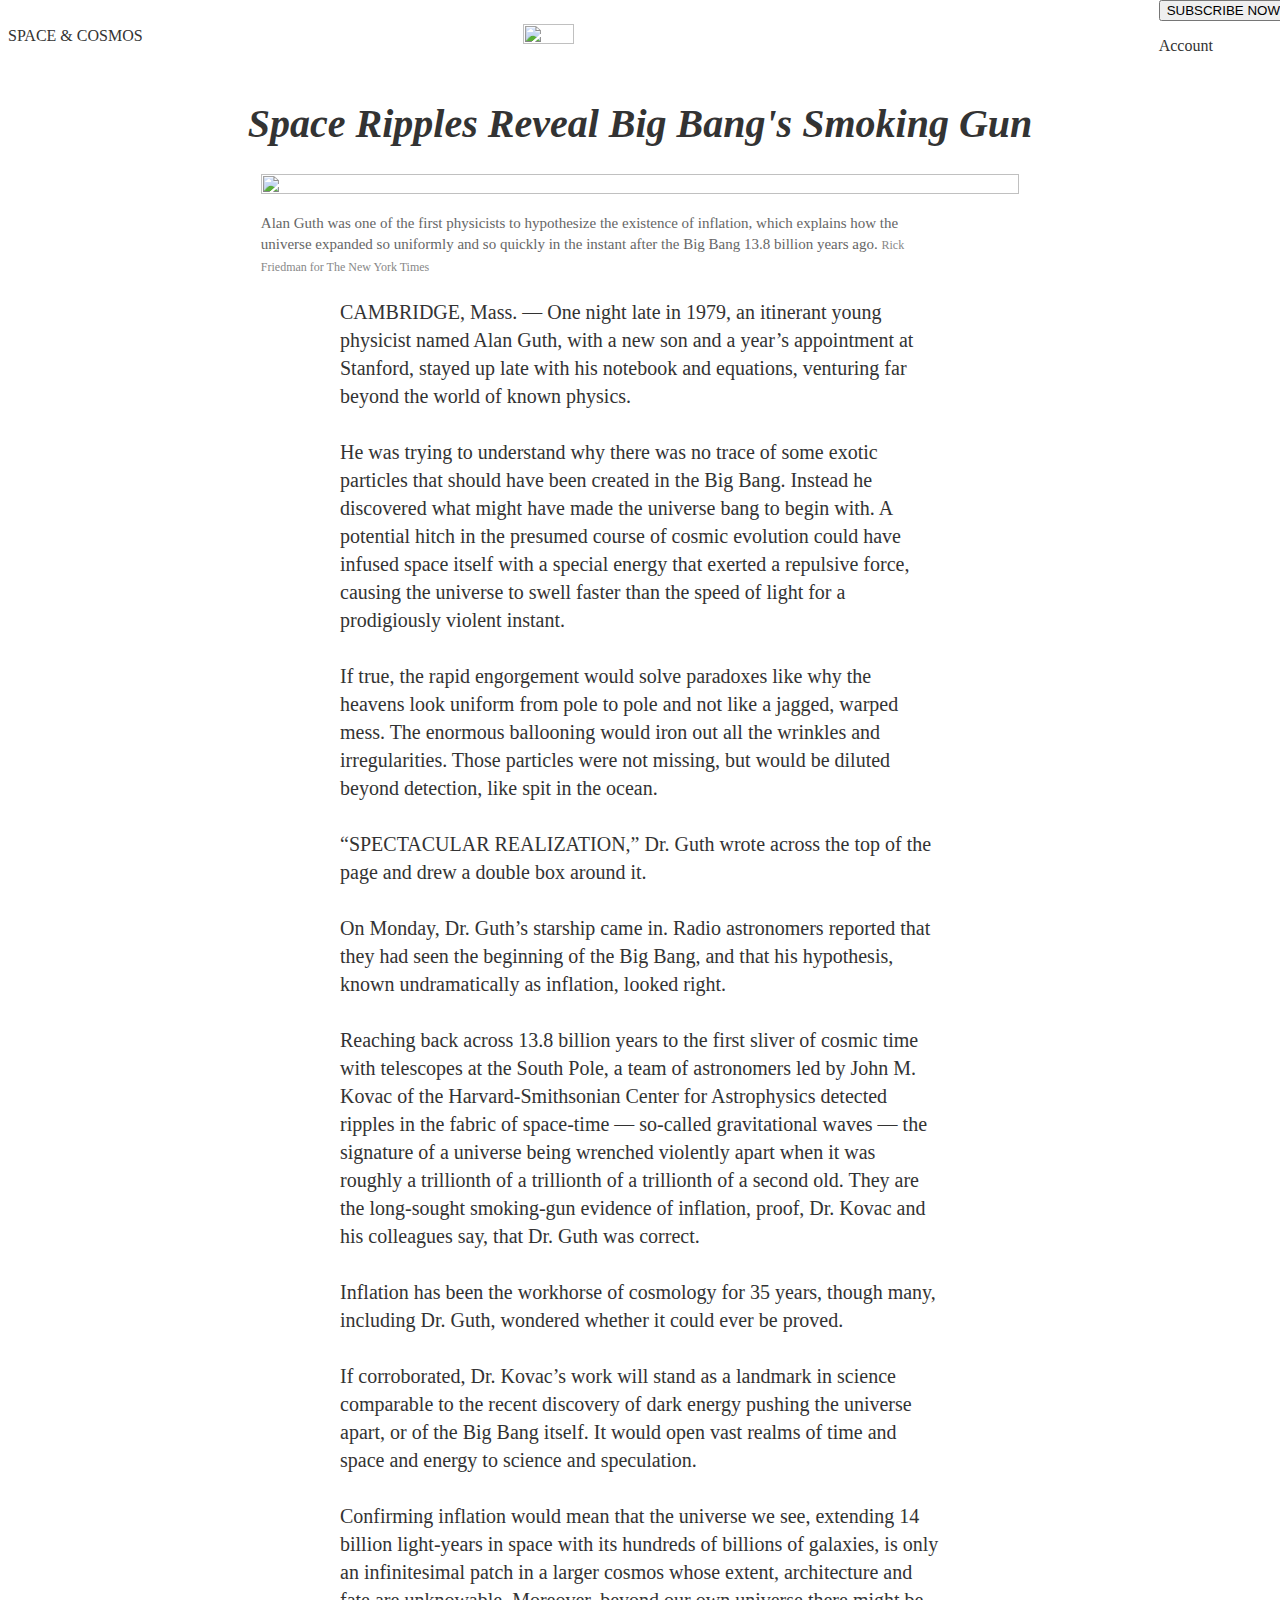
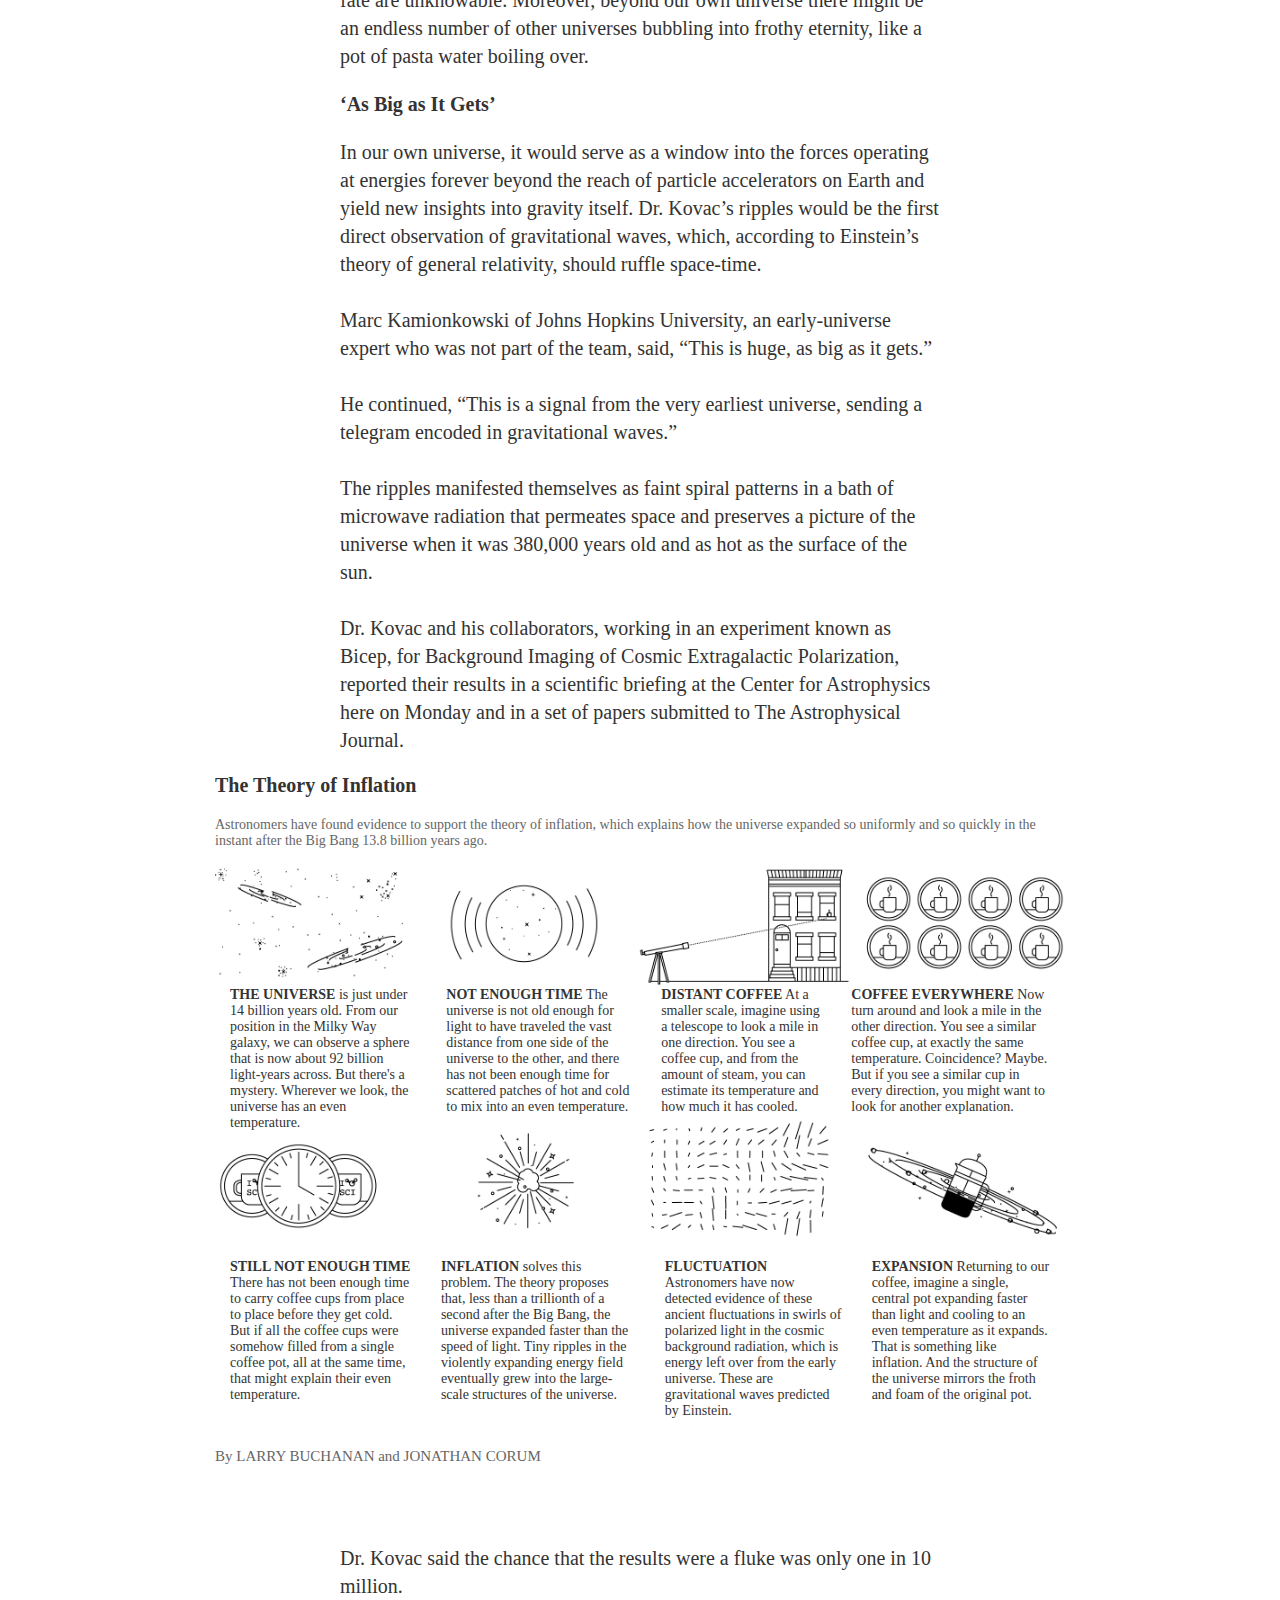
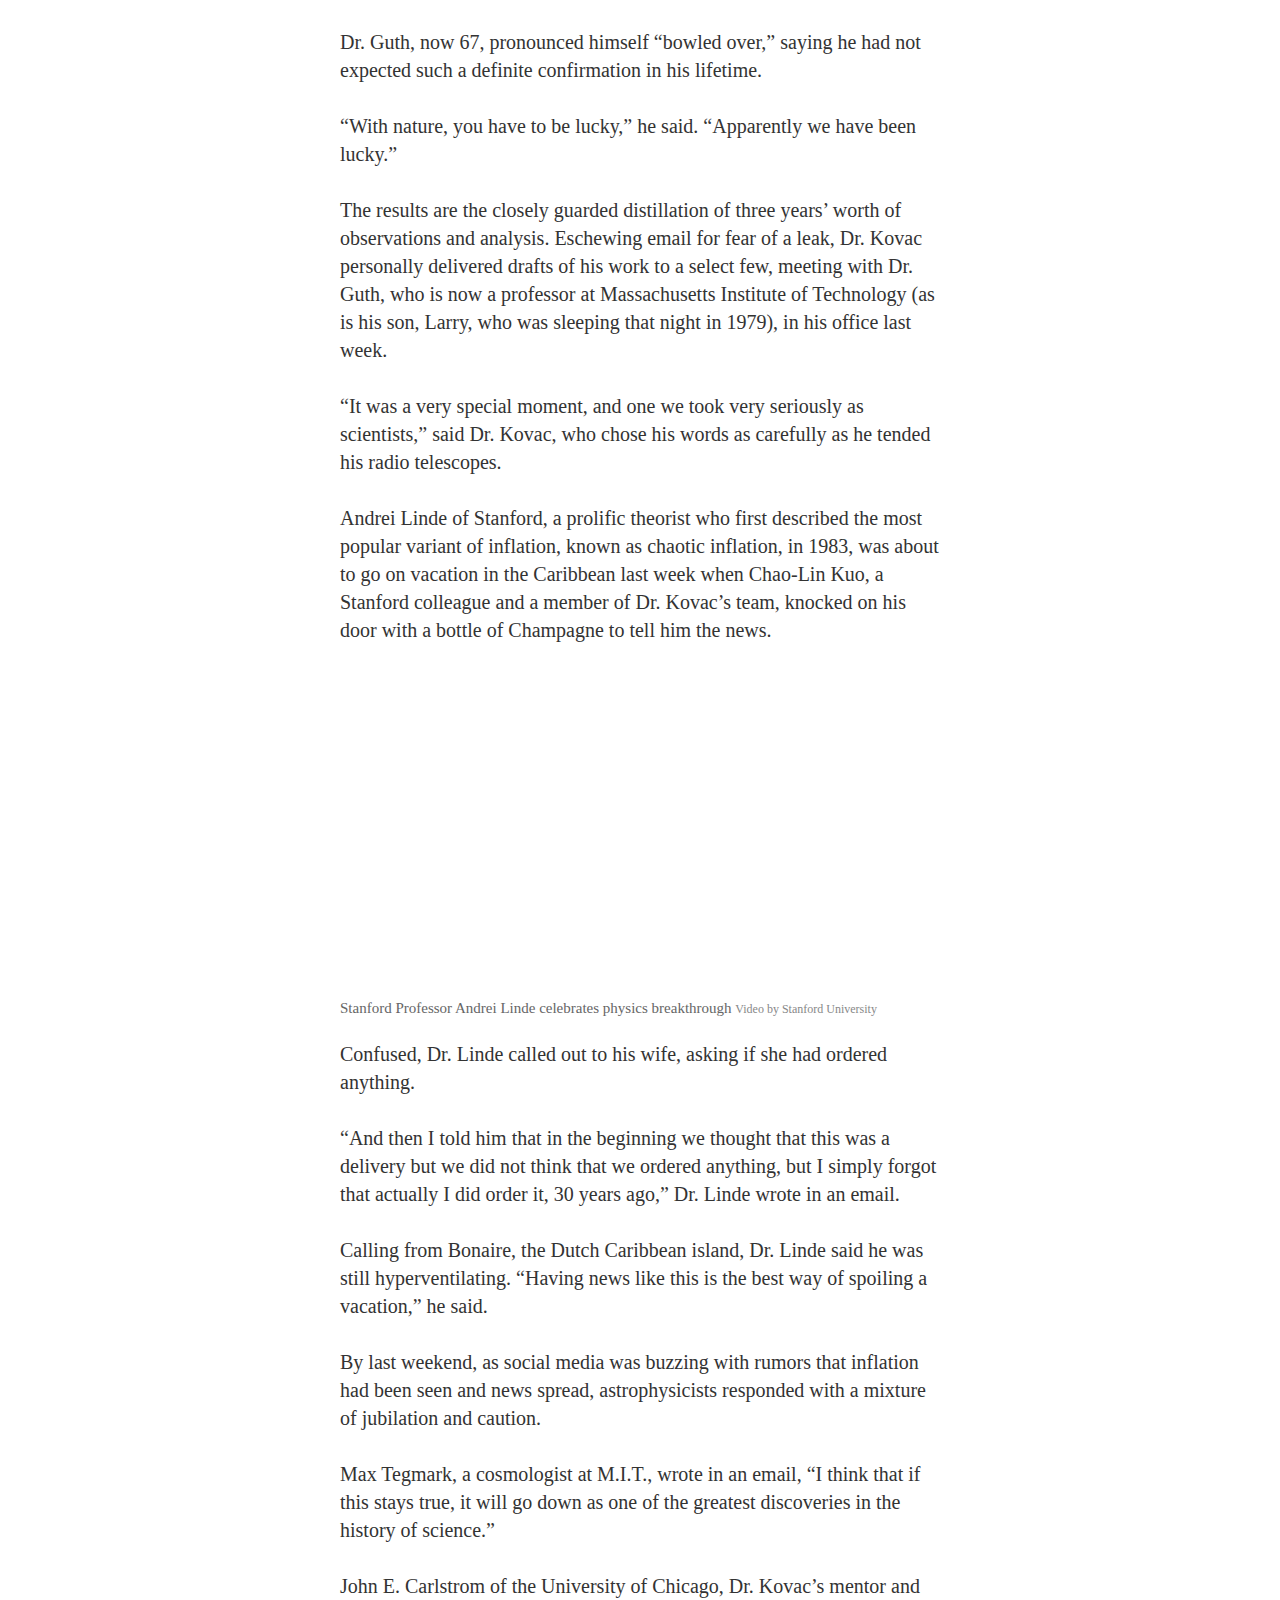
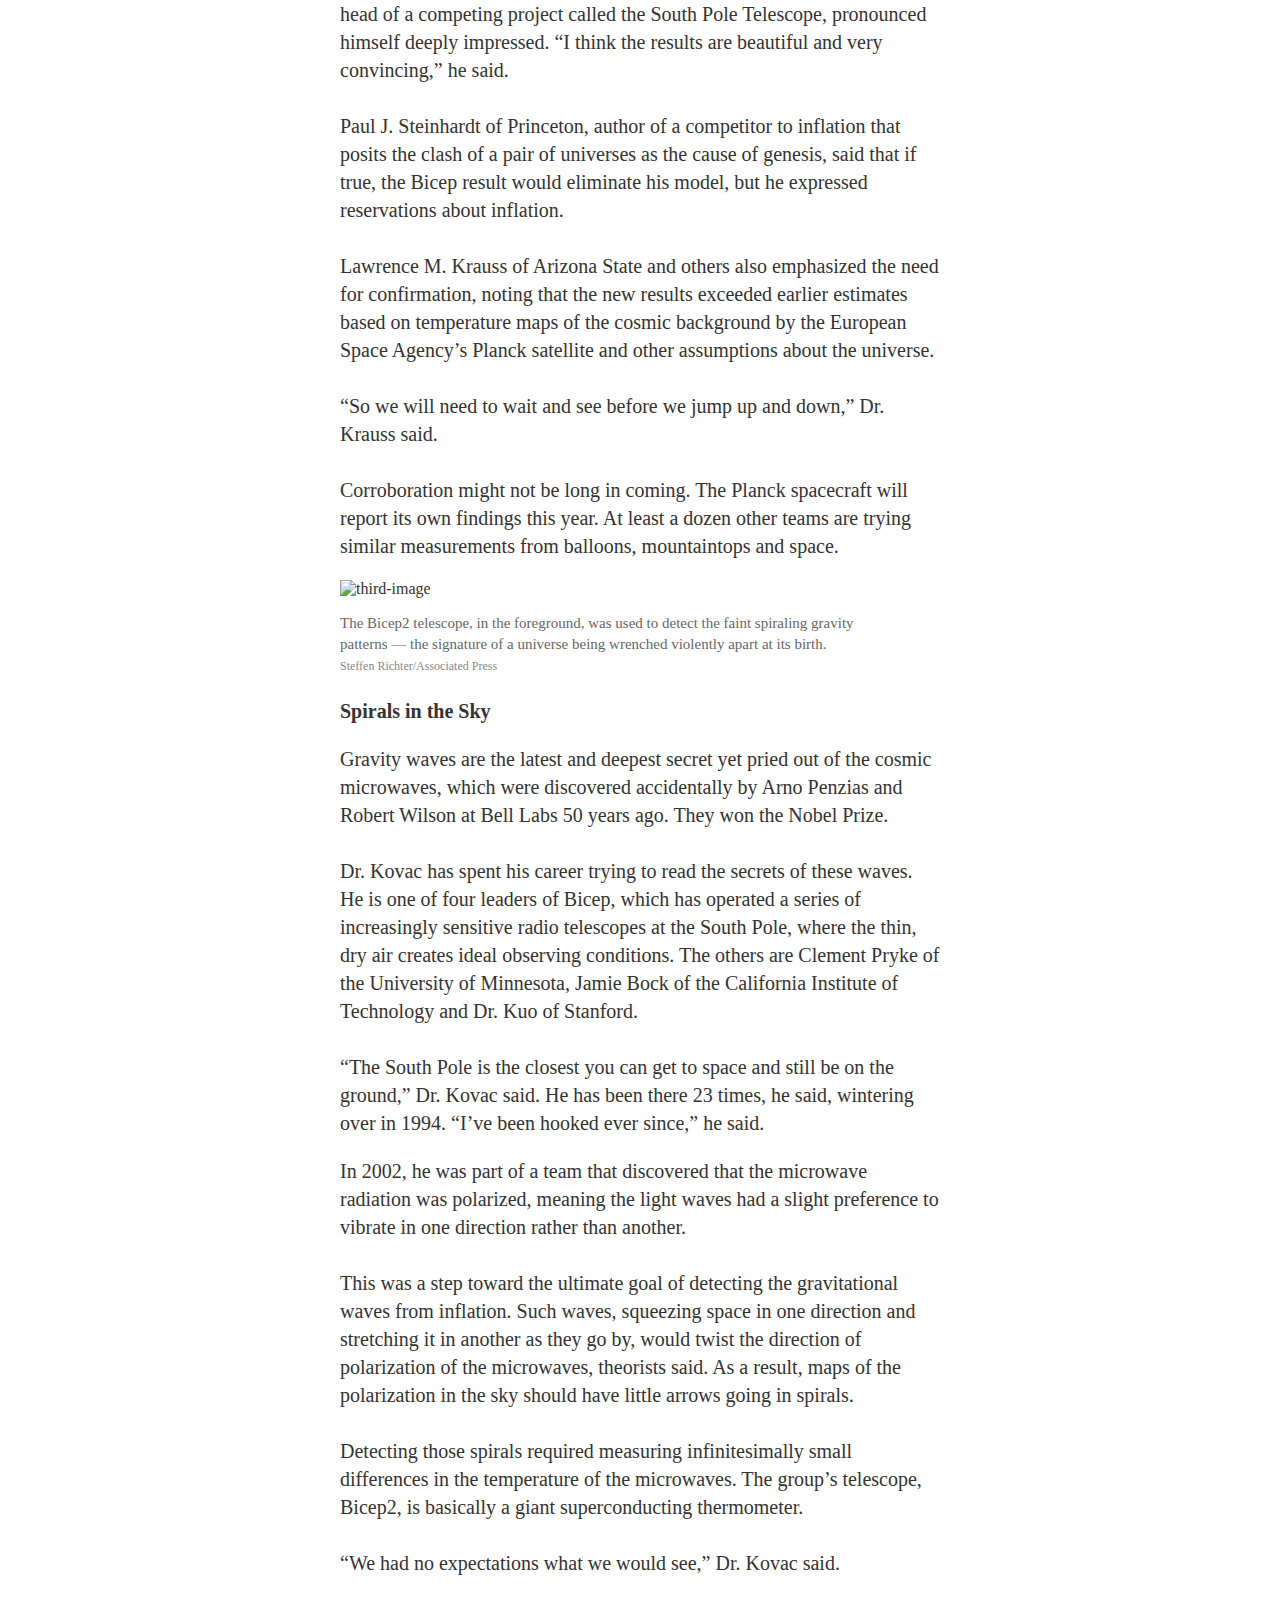
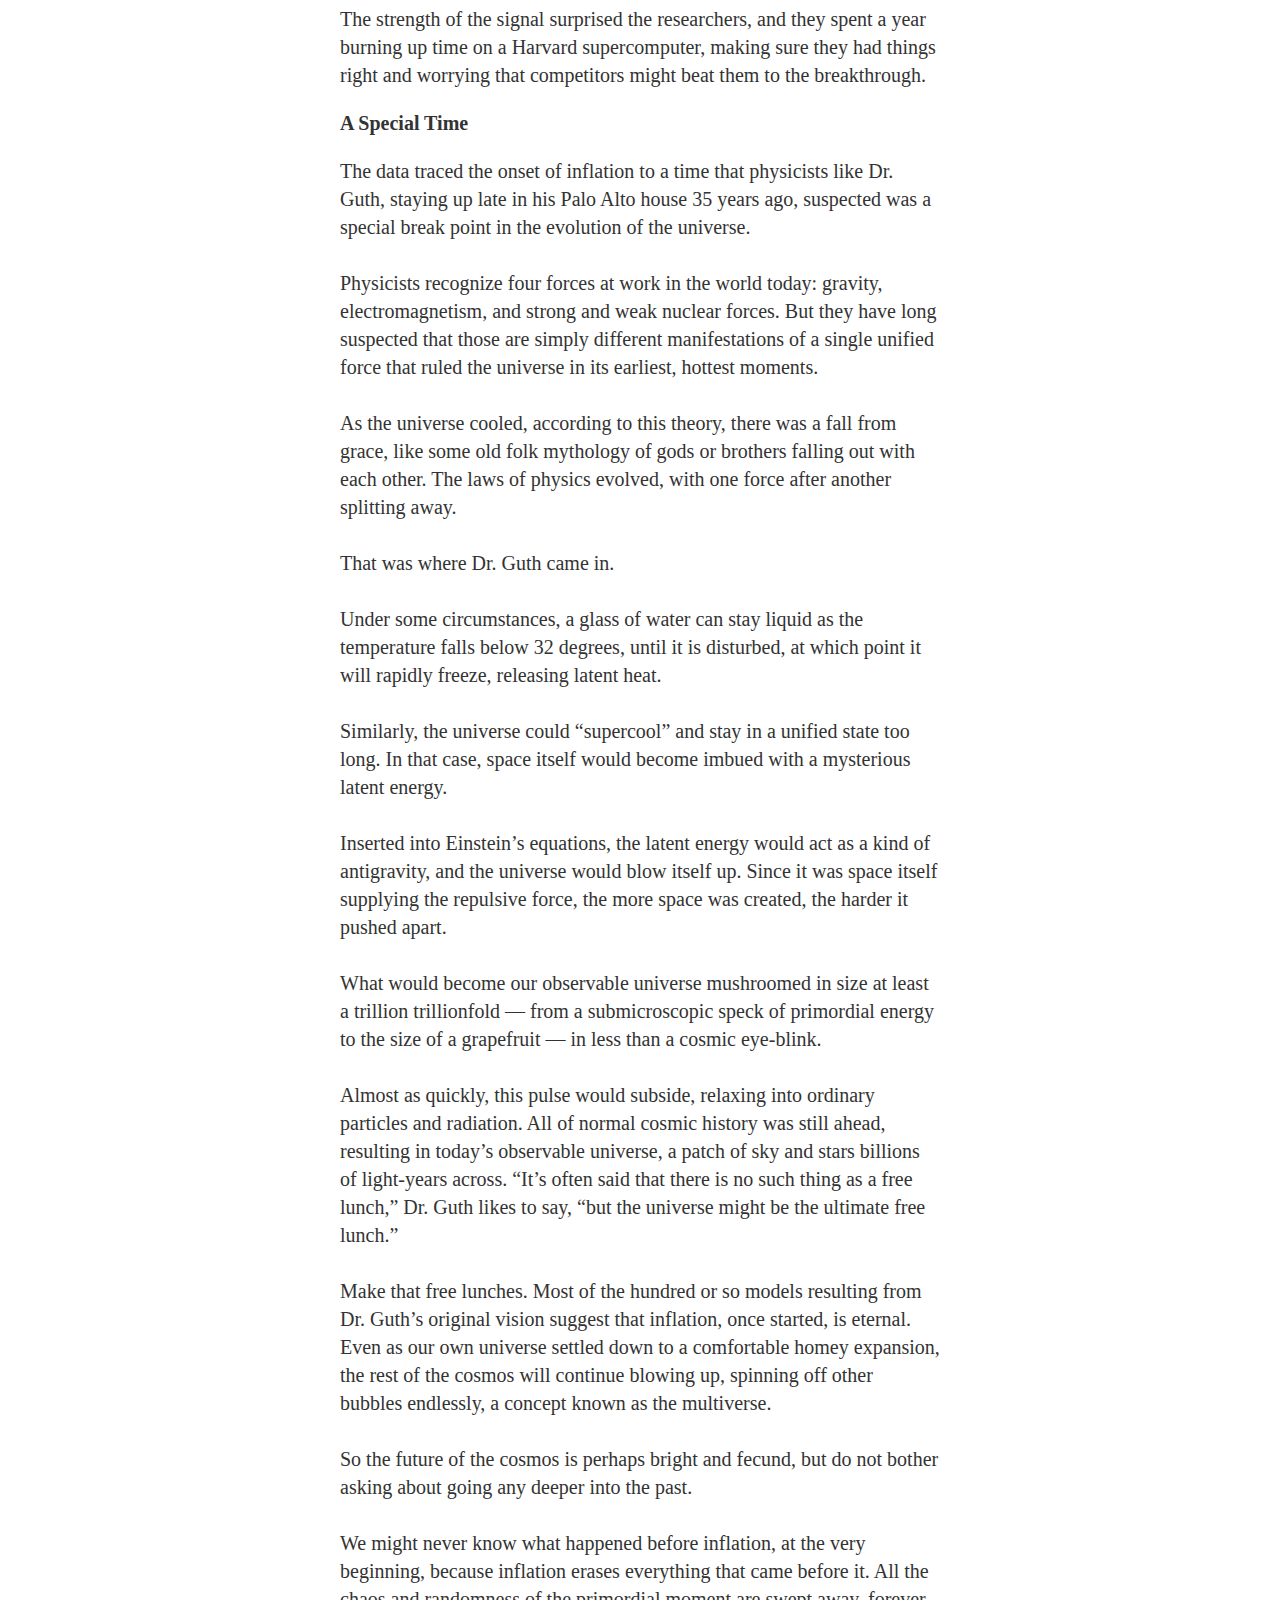
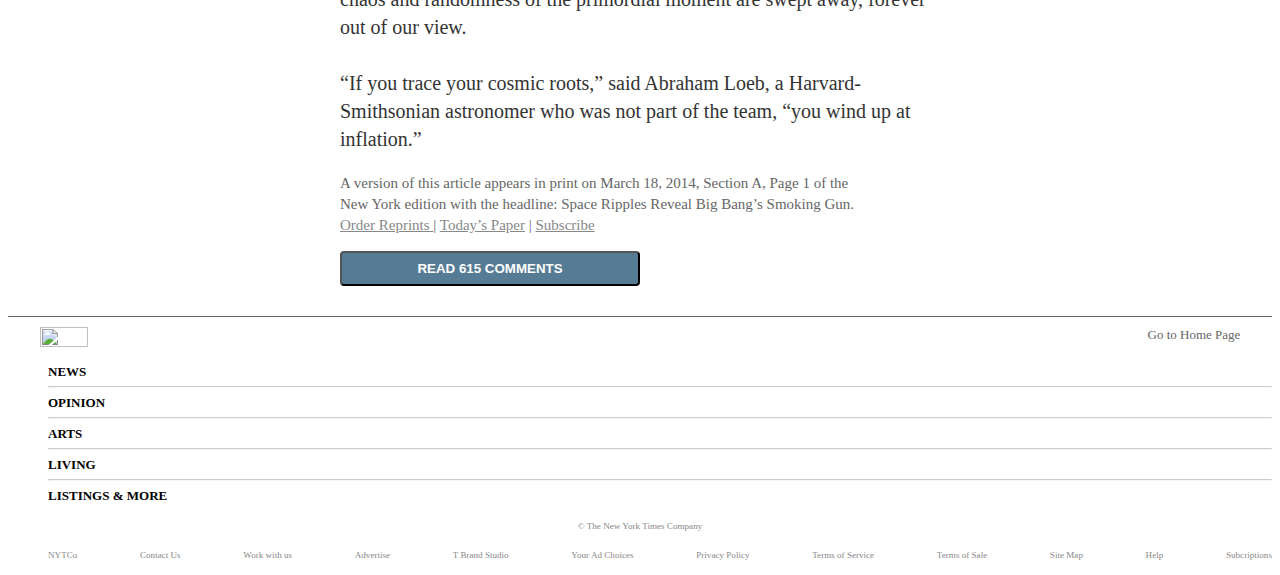
==== index.html @ 7d37ad8f "added comment button" ====
<!DOCTYPE html>
<html lang="en">

<head>
   <meta charset="UTF-8">
   <meta name="viewport" content="width=device-width, initial-scale=1.0">
   <title>Project 1 - New York Times Article</title>
   <link rel="stylesheet" href="style.css">
   <link rel="preconnect" href="https://fonts.gstatic.com">
   <link href="https://g1.nyt.com/fonts/css/web-fonts.5810def60210a2fa7d0848f37e3fa048bb6147b1.css
      rel=" stylesheet">
</head>

<body>

   <header>
      <nav>
         <p>SPACE & COSMOS</p>
         <img src="assets/new-york-times-logo.png" alt="" id="nyt-logo">
         <div id="subscribe-button">
            <button>SUBSCRIBE NOW</button>
            <p>Account</p>
         </div>
      </nav>
      <hgroup>
         <h1>Space Ripples Reveal Big Bang's Smoking Gun</h1>
         <div class="social-buttons"></div>
      </hgroup>
      <section id="main-image">
         <img src="assets/main-image.jpg" alt="">
         <p class="footer-media-text">Alan Guth was one of the first physicists to hypothesize the existence of
            inflation,
            which explains how the
            universe
            expanded so uniformly and so quickly in the instant after the Big Bang 13.8 billion years ago. <span
               class="author">Rick Friedman for The New York Times</span></p>
      </section>
   </header>

   <section>
      <p>
         CAMBRIDGE, Mass. — One night late in 1979, an itinerant young physicist named Alan Guth, with a new son and a
         year’s appointment at Stanford, stayed up late with his notebook and equations, venturing far beyond the world
         of known physics.
         <br>
         <br>
         He was trying to understand why there was no trace of some exotic particles that should have been created in
         the Big Bang. Instead he discovered what might have made the universe bang to begin with. A potential hitch in
         the presumed course of cosmic evolution could have infused space itself with a special energy that exerted a
         repulsive force, causing the universe to swell faster than the speed of light for a prodigiously violent
         instant.
         <br>
         <br>
         If true, the rapid engorgement would solve paradoxes like why the heavens look uniform from pole to pole and
         not like a jagged, warped mess. The enormous ballooning would iron out all the wrinkles and irregularities.
         Those particles were not missing, but would be diluted beyond detection, like spit in the ocean.
         <br>
         <br>
         “SPECTACULAR REALIZATION,” Dr. Guth wrote across the top of the page and drew a double box around it.
         <br>
         <br>
         On Monday, Dr. Guth’s starship came in. Radio astronomers reported that they had seen the beginning of the Big
         Bang, and that his hypothesis, known undramatically as inflation, looked right.
         <br>
         <br>
         Reaching back across 13.8 billion years to the first sliver of cosmic time with telescopes at the South Pole, a
         team of astronomers led by John M. Kovac of the Harvard-Smithsonian Center for Astrophysics detected ripples in
         the fabric of space-time — so-called gravitational waves — the signature of a universe being wrenched violently
         apart when it was roughly a trillionth of a trillionth of a trillionth of a second old. They are the
         long-sought smoking-gun evidence of inflation, proof, Dr. Kovac and his colleagues say, that Dr. Guth was
         correct.
         <br>
         <br>
         Inflation has been the workhorse of cosmology for 35 years, though many, including Dr. Guth, wondered whether
         it could ever be proved.
         <br>
         <br>
         If corroborated, Dr. Kovac’s work will stand as a landmark in science comparable to the recent discovery of
         dark energy pushing the universe apart, or of the Big Bang itself. It would open vast realms of time and space
         and energy to science and speculation.
         <br>
         <br>
         Confirming inflation would mean that the universe we see, extending 14 billion light-years in space with its
         hundreds of billions of galaxies, is only an infinitesimal patch in a larger cosmos whose extent, architecture
         and fate are unknowable. Moreover, beyond our own universe there might be an endless number of other universes
         bubbling into frothy eternity, like a pot of pasta water boiling over.
      </p>

      <p id='subtitle'>‘As Big as It Gets’</p>

      <p>
         In our own universe, it would serve as a window into the forces operating at energies forever beyond the reach
         of particle accelerators on Earth and yield new insights into gravity itself. Dr. Kovac’s ripples would be the
         first direct observation of gravitational waves, which, according to Einstein’s theory of general relativity,
         should ruffle space-time.
         <br>
         <br>
         Marc Kamionkowski of Johns Hopkins University, an early-universe expert who was not part of the team, said,
         “This is huge, as big as it gets.”
         <br>
         <br>
         He continued, “This is a signal from the very earliest universe, sending a telegram encoded in gravitational
         waves.”
         <br>
         <br>
         The ripples manifested themselves as faint spiral patterns in a bath of microwave radiation that permeates
         space and preserves a picture of the universe when it was 380,000 years old and as hot as the surface of the
         sun.
         <br>
         <br>
         Dr. Kovac and his collaborators, working in an experiment known as Bicep, for Background Imaging of Cosmic
         Extragalactic Polarization, reported their results in a scientific briefing at the Center for Astrophysics here
         on Monday and in a set of papers submitted to The Astrophysical Journal.
      </p>
   </section>

   <section id="second-image">
      <!-- <img src="assets/second-image-notext.png" alt="Second Image"> -->
      <div id='first-flex-box'>
         <p id='subtitle-flex'>The Theory of Inflation</p>
         <p id='upper-paragraph-flex'>Astronomers have found evidence to support the theory of inflation, which explains
            how the universe expanded so uniformly and so quickly in the instant after the Big Bang 13.8 billion years
            ago.
         </p>
      </div>
      <div id='image-flex'>
         <div id='second-flex-box'>
            <p class='text-flex'><span class='bold-text-flex'>THE UNIVERSE</span> is just under 14 billion years old.
               From
               our position in the Milky Way
               galaxy, we
               can
               observe a sphere that is now about 92 billion light-years across. But there's a mystery. Wherever we
               look,
               the
               universe has an even temperature.</p>
            <p class='text-flex'><span class='bold-text-flex'>NOT ENOUGH TIME</span> The universe is not old enough for
               light to have traveled the vast
               distance
               from
               one
               side of the universe to the other, and there has not been enough time for scattered patches of hot and
               cold
               to
               mix into an even temperature.</p>
            <p class='text-flex'><span class='bold-text-flex'>DISTANT COFFEE</span> At a smaller scale, imagine using a
               telescope to look a mile in one
               direction.
               You
               see a coffee cup, and from the amount of steam, you can estimate its temperature and how much it has
               cooled.
            </p>
            <p class='text-flex'><span class='bold-text-flex'>COFFEE EVERYWHERE</span> Now turn around and look a mile
               in
               the other direction. You see a
               similar
               coffee cup, at exactly the same temperature. Coincidence? Maybe. But if you see a similar cup in every
               direction,
               you might want to look for another explanation.</p>
         </div>
         <div id='third-flex-box'>
            <p class='text-flex'><span class='bold-text-flex'>STILL NOT ENOUGH TIME</span> There has not been enough
               time
               to carry coffee cups from place to
               place
               before
               they get cold. But if all the coffee cups were somehow filled from a single coffee pot, all at the same
               time,
               that might explain their even temperature.</p>
            <p class='text-flex'><span class='bold-text-flex'>INFLATION</span> solves this problem. The theory proposes
               that, less than a trillionth of a
               second
               after
               the Big Bang, the universe expanded faster than the speed of light. Tiny ripples in the violently
               expanding
               energy field eventually grew into the large-scale structures of the universe.</p>
            <p class='text-flex'><span class='bold-text-flex'>FLUCTUATION</span> Astronomers have now detected evidence
               of
               these ancient fluctuations in
               swirls of
               polarized light in the cosmic background radiation, which is energy left over from the early universe.
               These
               are gravitational waves predicted by Einstein.</p>
            <p class='text-flex'><span class='bold-text-flex'>EXPANSION</span> Returning to our coffee, imagine a
               single,
               central pot expanding faster than
               light
               and
               cooling to an even temperature as it expands. That is something like inflation. And the structure of the
               universe mirrors the froth and foam of the original pot.</p>
         </div>
         <div id='fourth-flex-box'>
            <p class='footer-media-text'>By LARRY BUCHANAN and JONATHAN CORUM</p>
         </div>
      </div>
   </section>

   <section>
      <p>
         Dr. Kovac said the chance that the results were a fluke was only one in 10 million.
         <br>
         <br>
         Dr. Guth, now 67, pronounced himself “bowled over,” saying he had not expected such a definite confirmation in
         his lifetime.
         <br>
         <br>
         “With nature, you have to be lucky,” he said. “Apparently we have been lucky.”
         <br>
         <br>
         The results are the closely guarded distillation of three years’ worth of observations and analysis. Eschewing
         email for fear of a leak, Dr. Kovac personally delivered drafts of his work to a select few, meeting with Dr.
         Guth, who is now a professor at Massachusetts Institute of Technology (as is his son, Larry, who was sleeping
         that night in 1979), in his office last week.
         <br>
         <br>
         “It was a very special moment, and one we took very seriously as scientists,” said Dr. Kovac, who chose his
         words as carefully as he tended his radio telescopes.
         <br>
         <br>
         Andrei Linde of Stanford, a prolific theorist who first described the most popular variant of inflation, known
         as chaotic inflation, in 1983, was about to go on vacation in the Caribbean last week when Chao-Lin Kuo, a
         Stanford colleague and a member of Dr. Kovac’s team, knocked on his door with a bottle of Champagne to tell him
         the news.
      </p>
   </section>

   <section id="page-video">
      <iframe width="560" height="315" src="https://www.youtube.com/embed/ZlfIVEy_YOA" frameborder="0"
         allow="accelerometer; autoplay; clipboard-write; encrypted-media; gyroscope; picture-in-picture"
         allowfullscreen></iframe>
      <p class='footer-media-text'>Stanford Professor Andrei Linde celebrates physics breakthrough <span
            class="author">Video by Stanford University</span></p>
   </section>

   <section>
      <p>
         Confused, Dr. Linde called out to his wife, asking if she had ordered anything.
         <br>
         <br>
         “And then I told him that in the beginning we thought that this was a delivery but we did not think that we
         ordered anything, but I simply forgot that actually I did order it, 30 years ago,” Dr. Linde wrote in an email.
         <br>
         <br>
         Calling from Bonaire, the Dutch Caribbean island, Dr. Linde said he was still hyperventilating. “Having news
         like this is the best way of spoiling a vacation,” he said.
         <br>
         <br>
         By last weekend, as social media was buzzing with rumors that inflation had been seen and news spread,
         astrophysicists responded with a mixture of jubilation and caution.
         <br>
         <br>
         Max Tegmark, a cosmologist at M.I.T., wrote in an email, “I think that if this stays true, it will go down as
         one of the greatest discoveries in the history of science.”
         <br>
         <br>
         John E. Carlstrom of the University of Chicago, Dr. Kovac’s mentor and head of a competing project called the
         South Pole Telescope, pronounced himself deeply impressed. “I think the results are beautiful and very
         convincing,” he said.
         <br>
         <br>
         Paul J. Steinhardt of Princeton, author of a competitor to inflation that posits the clash of a pair of
         universes as the cause of genesis, said that if true, the Bicep result would eliminate his model, but he
         expressed reservations about inflation.
         <br>
         <br>
         Lawrence M. Krauss of Arizona State and others also emphasized the need for confirmation, noting that the new
         results exceeded earlier estimates based on temperature maps of the cosmic background by the European Space
         Agency’s Planck satellite and other assumptions about the universe.
         <br>
         <br>
         “So we will need to wait and see before we jump up and down,” Dr. Krauss said.
         <br>
         <br>
         Corroboration might not be long in coming. The Planck spacecraft will report its own findings this year. At
         least a dozen other teams are trying similar measurements from balloons, mountaintops and space.
      </p>
   </section>

   <section id="third-image">
      <img src="assets/third-image.jpg" alt="third-image">
      <p class='footer-media-text'>The Bicep2 telescope, in the foreground, was used to detect the faint spiraling
         gravity
         patterns — the signature of a universe being wrenched violently apart at its birth. <br><span
            class="author">Steffen Richter/Associated Press</span></p>
   </section>

   <section>
      <p id="subtitle">Spirals in the Sky</p>
      <p>
         Gravity waves are the latest and deepest secret yet pried out of the cosmic microwaves, which were discovered
         accidentally by Arno Penzias and Robert Wilson at Bell Labs 50 years ago. They won the Nobel Prize.
         <br>
         <br>
         Dr. Kovac has spent his career trying to read the secrets of these waves. He is one of four leaders of Bicep,
         which has operated a series of increasingly sensitive radio telescopes at the South Pole, where the thin, dry
         air creates ideal observing conditions. The others are Clement Pryke of the University of Minnesota, Jamie Bock
         of the California Institute of Technology and Dr. Kuo of Stanford.
         <br>
         <br>
         “The South Pole is the closest you can get to space and still be on the ground,” Dr. Kovac said. He has been
         there 23 times, he said, wintering over in 1994. “I’ve been hooked ever since,” he said.
      </p>
      <p>
         In 2002, he was part of a team that discovered that the microwave radiation was polarized, meaning the light
         waves had a slight preference to vibrate in one direction rather than another.
         <br>
         <br>
         This was a step toward the ultimate goal of detecting the gravitational waves from inflation. Such waves,
         squeezing space in one direction and stretching it in another as they go by, would twist the direction of
         polarization of the microwaves, theorists said. As a result, maps of the polarization in the sky should have
         little arrows going in spirals.
         <br>
         <br>
         Detecting those spirals required measuring infinitesimally small differences in the temperature of the
         microwaves. The group’s telescope, Bicep2, is basically a giant superconducting thermometer.
         <br>
         <br>
         “We had no expectations what we would see,” Dr. Kovac said.
         <br>
         <br>
         The strength of the signal surprised the researchers, and they spent a year burning up time on a Harvard
         supercomputer, making sure they had things right and worrying that competitors might beat them to the
         breakthrough.
      </p>

      <p id="subtitle">A Special Time</p>

      <p>
         The data traced the onset of inflation to a time that physicists like Dr. Guth, staying up late in his Palo
         Alto house 35 years ago, suspected was a special break point in the evolution of the universe.
         <br>
         <br>
         Physicists recognize four forces at work in the world today: gravity, electromagnetism, and strong and weak
         nuclear forces. But they have long suspected that those are simply different manifestations of a single unified
         force that ruled the universe in its earliest, hottest moments.
         <br>
         <br>
         As the universe cooled, according to this theory, there was a fall from grace, like some old folk mythology of
         gods or brothers falling out with each other. The laws of physics evolved, with one force after another
         splitting away.
         <br>
         <br>
         That was where Dr. Guth came in.
         <br>
         <br>
         Under some circumstances, a glass of water can stay liquid as the temperature falls below 32 degrees, until it
         is disturbed, at which point it will rapidly freeze, releasing latent heat.
         <br>
         <br>
         Similarly, the universe could “supercool” and stay in a unified state too long. In that case, space itself
         would become imbued with a mysterious latent energy.
         <br>
         <br>
         Inserted into Einstein’s equations, the latent energy would act as a kind of antigravity, and the universe
         would blow itself up. Since it was space itself supplying the repulsive force, the more space was created, the
         harder it pushed apart.
         <br>
         <br>
         What would become our observable universe mushroomed in size at least a trillion trillionfold — from a
         submicroscopic speck of primordial energy to the size of a grapefruit — in less than a cosmic eye-blink.
         <br>
         <br>
         Almost as quickly, this pulse would subside, relaxing into ordinary particles and radiation. All of normal
         cosmic history was still ahead, resulting in today’s observable universe, a patch of sky and stars billions of
         light-years across. “It’s often said that there is no such thing as a free lunch,” Dr. Guth likes to say, “but
         the universe might be the ultimate free lunch.”
         <br>
         <br>
         Make that free lunches. Most of the hundred or so models resulting from Dr. Guth’s original vision suggest that
         inflation, once started, is eternal. Even as our own universe settled down to a comfortable homey expansion,
         the rest of the cosmos will continue blowing up, spinning off other bubbles endlessly, a concept known as the
         multiverse.
         <br>
         <br>
         So the future of the cosmos is perhaps bright and fecund, but do not bother asking about going any deeper into
         the past.
         <br>
         <br>
         We might never know what happened before inflation, at the very beginning, because inflation erases everything
         that came before it. All the chaos and randomness of the primordial moment are swept away, forever out of our
         view.
         <br>
         <br>
         “If you trace your cosmic roots,” said Abraham Loeb, a Harvard-Smithsonian astronomer who was not part of the
         team, “you wind up at inflation.”
      </p>
   </section>
   <section>
      <p class="footer-media-text">
         A version of this article appears in print on March 18, 2014, Section A, Page 1 of the New York edition with
         the headline: Space Ripples Reveal Big Bang’s Smoking Gun. <a class="textlink" href="#"> Order Reprints </a> |
         <a class="textlink" href="#">Today’s Paper</a> | <a class="textlink" href="#">Subscribe</a>
      </p>
   </section>

   <section>
      <button type="button" id="commentbutton" aria-label="615 comments. Click to read and post comments.">READ 615
         COMMENTS</button>
   </section>

   <footer>
      <div id="nyt-logo-container">
         <img src="assets/new-york-times-logo.png" alt="" id="nyt-logo">
         <a href="#">Go to Home Page</a>
      </div>
      <ul id="main-footer-links">
         <li><a class="footer-link" href="#">NEWS</a></li>
         <hr>
         <li><a class="footer-link" href="#">OPINION</a></li>
         <hr>
         <li><a class="footer-link" href="#">ARTS</a></li>
         <hr>
         <li><a class="footer-link" href="#">LIVING</a></li>
         <hr>
         <li><a class="footer-link" href="#">LISTINGS & MORE</a></li>
      </ul>
      <p id="copyright-text"><a href="#">&copy The New York Times Company</a></p>
      <ul id="bottom-links">
         <li><a href="#" class="bottom-link">NYTCo</a></li>
         <li><a href="#" class="bottom-link">Contact Us</a></li>
         <li><a href="#" class="bottom-link">Work with us</a></li>
         <li><a href="#" class="bottom-link">Advertise</a></li>
         <li><a href="#" class="bottom-link">T Brand Studio</a></li>
         <li><a href="#" class="bottom-link">Your Ad Choices</a></li>
         <li><a href="#" class="bottom-link">Privacy Policy</a></li>
         <li><a href="#" class="bottom-link">Terms of Service</a></li>
         <li><a href="#" class="bottom-link">Terms of Sale</a></li>
         <li><a href="#" class="bottom-link">Site Map</a></li>
         <li><a href="#" class="bottom-link">Help</a></li>
         <li><a href="#" class="bottom-link">Subcriptions</a></li>
      </ul>
   </footer>

</body>

</html>
---- style.css ----
/* * {
    margin: 0;
    padding: 0;
    box-sizing: border-box;
} */

/* * {
    border: 1px solid black;
} */

body {
    color: #333;
    font-family: 'nyt-imperial';
}

header {
    margin-top: 100px;
}

header > hgroup > h1 {
    font-family: 'nyt-cheltenham';
    font-style:italic;
    font-weight: bold;
    font-size: 40px;
}

nav {
    display: flex;
    position: fixed;
    top:0;
    clear: bottom;
    justify-content: space-between;
    align-items: center;
    background-color: rgb(255, 255, 255);
    width: 100%;
}

nav > img {
    width: 40%;
}

#main-image {
    width: 100%;
    height: auto;
}

@media all and (max-width: 699px) and (min-width: 520px), (min-width: 1151px) {
    #main-image {
        width: 60%;
        height: auto;
    }
  }

.footer-media-text {
    font-weight: 10;
    width: 90%;
    font-size: 15px;
    color: #666;
}

.author {
    font-weight: 80;
    font-size: 12px;
    color: #888;
}

h1 {
    text-align: center;
}

section {
    text-align: left;
    width: 600px;
    margin: auto;
    font-family: 'nyt-imperial';
}

section > p {
    font-size: 20px;
    line-height: 1.4em;
}

#subtitle {
    font-weight: bold;
    text-align: left;
}

img {
    width: 100%;
    height: 100%;
}

.textlink {
    color: #888
}

footer {
    /* width: 100%; */
    border-top: 1px solid #666;
    padding-top: 10px;
    font-family: 'nyt-franklin';
    font-size: 13px;
}

hr {
    opacity: 50%;
}

footer > div > a {
    text-decoration: none;
}

#nyt-logo-container {
    display: flex;
    justify-content: space-between;
    width: 95%;
    margin: auto;
}

#nyt-logo-container > a {
    color: #666;
}

#nyt-logo {
    width: 20%;
}

#main-footer-links, #bottom-links {
    list-style-type: none;
}


#bottom-links {
    display: flex;
    justify-content: space-between;
}

.bottom-link {
    color: #888;
}

.footer-link, #copyright-text > a, .bottom-link {
    text-decoration: none;
    font-size: 70%;
}

.footer-link {
    color: black;
    font-size: 100%;
    font-weight: bold;
}

#copyright-text {
    text-align: center;
}

#copyright-text > a {
    color: #888;
}

#second-image {
    width: 850px;
    height: 650px;
    padding-bottom: 100px;
}

#image-flex {
    width: 100%;
    height: 100%;
    background: url("assets/second-image-notext.png");
    background-size:contain;
    background-position: top;
    background-repeat: no-repeat;
}

#first-flex-box {
    display:block;
}

#subtitle-flex {
    align-self:flex-start;
    font-size:20px;
    font-weight: bold;
}

#upper-paragraph-flex {
    order:2;
    font-size:14px;
    font-weight: 100;
    color: #666;
}

#second-flex-box {
    padding-top: 110px;
    display:flex;
    font-size:14px;
}

#third-flex-box {
    padding-top:100px;
    display:flex;
    font-size:14px;
}

#fourth-flex-box {
    display:flex;
}

.text-flex {
    font-family:'nyt-franklin';
    font-weight: 200;
    font-style: normal;
    margin-left:15px;
    margin-right:15px;
    font-size:14px;

}

.bold-text-flex {
    font-weight: bold;
}

#commentbutton {
    color: white;
    width: 300px;
    height: 35px;
    font-weight:bold;
    background-color: #567B95;
    border-radius: 4px;
    margin-bottom: 30px;
}
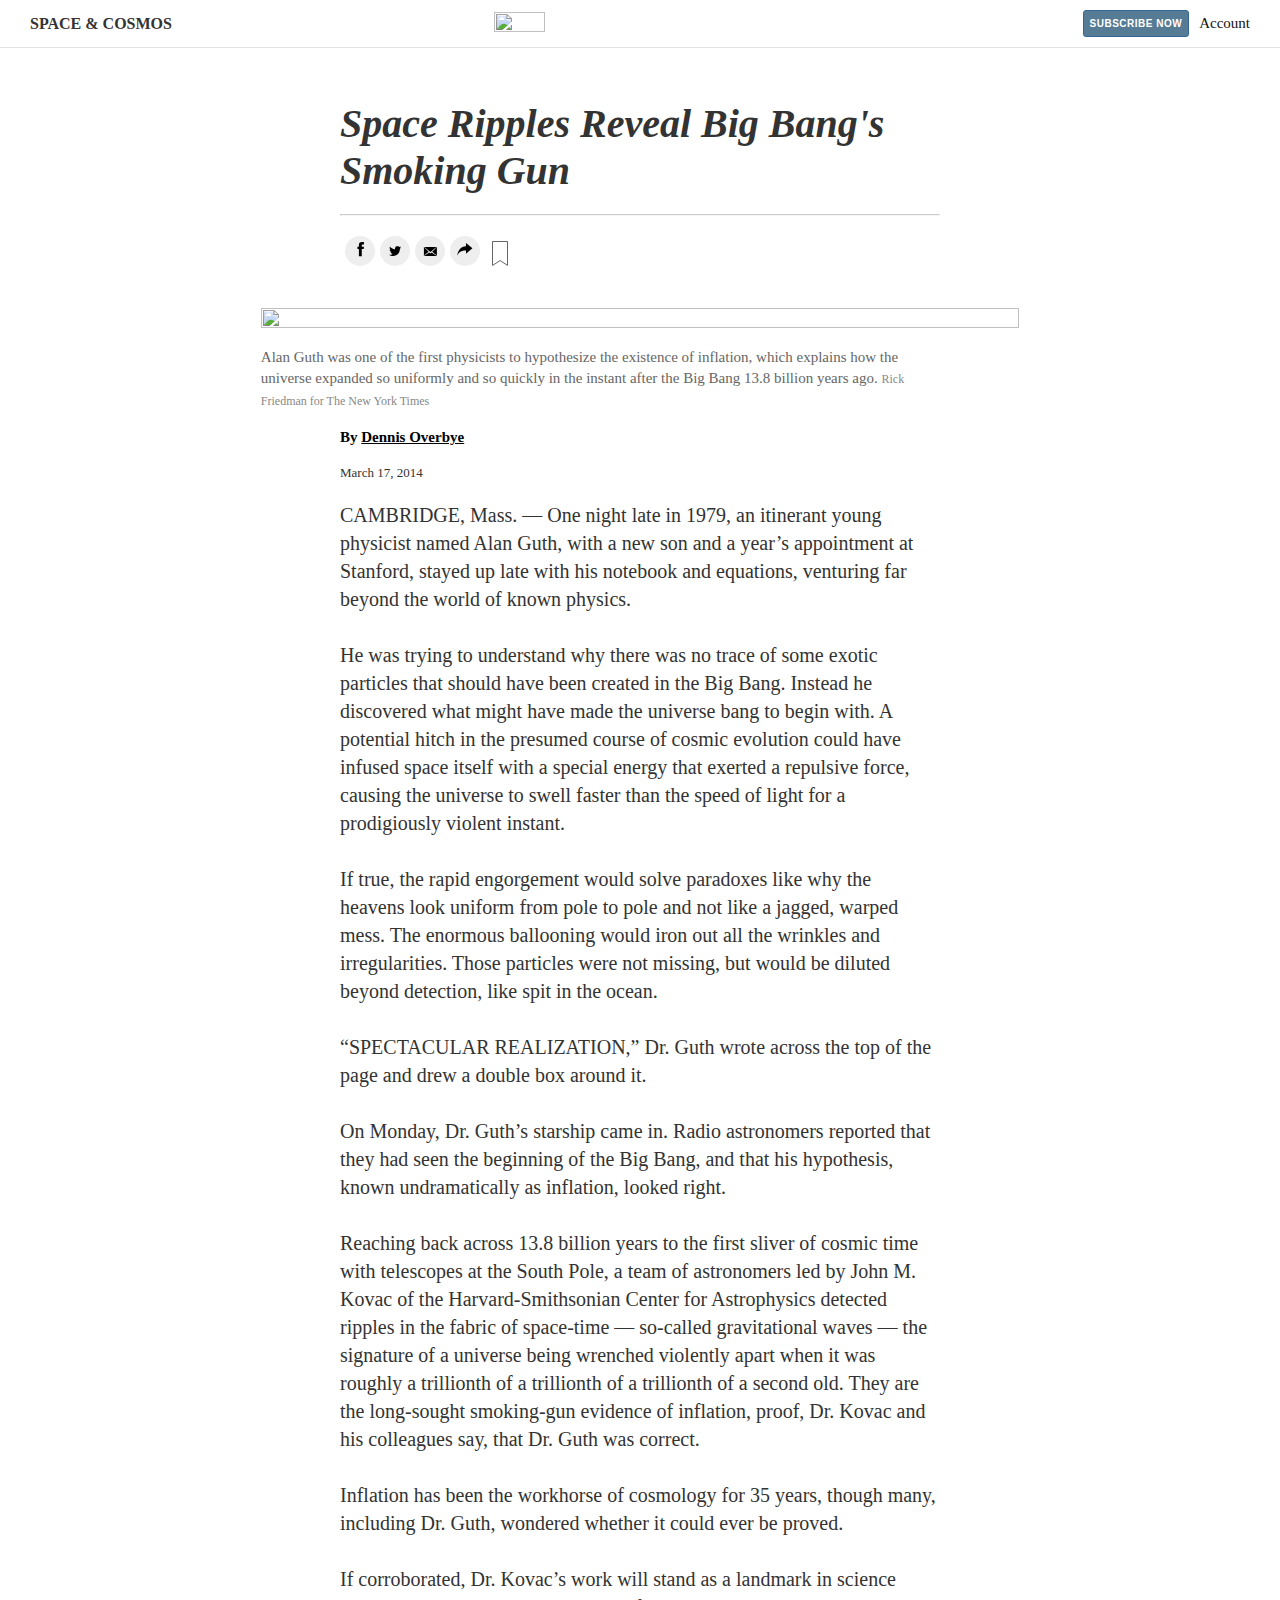
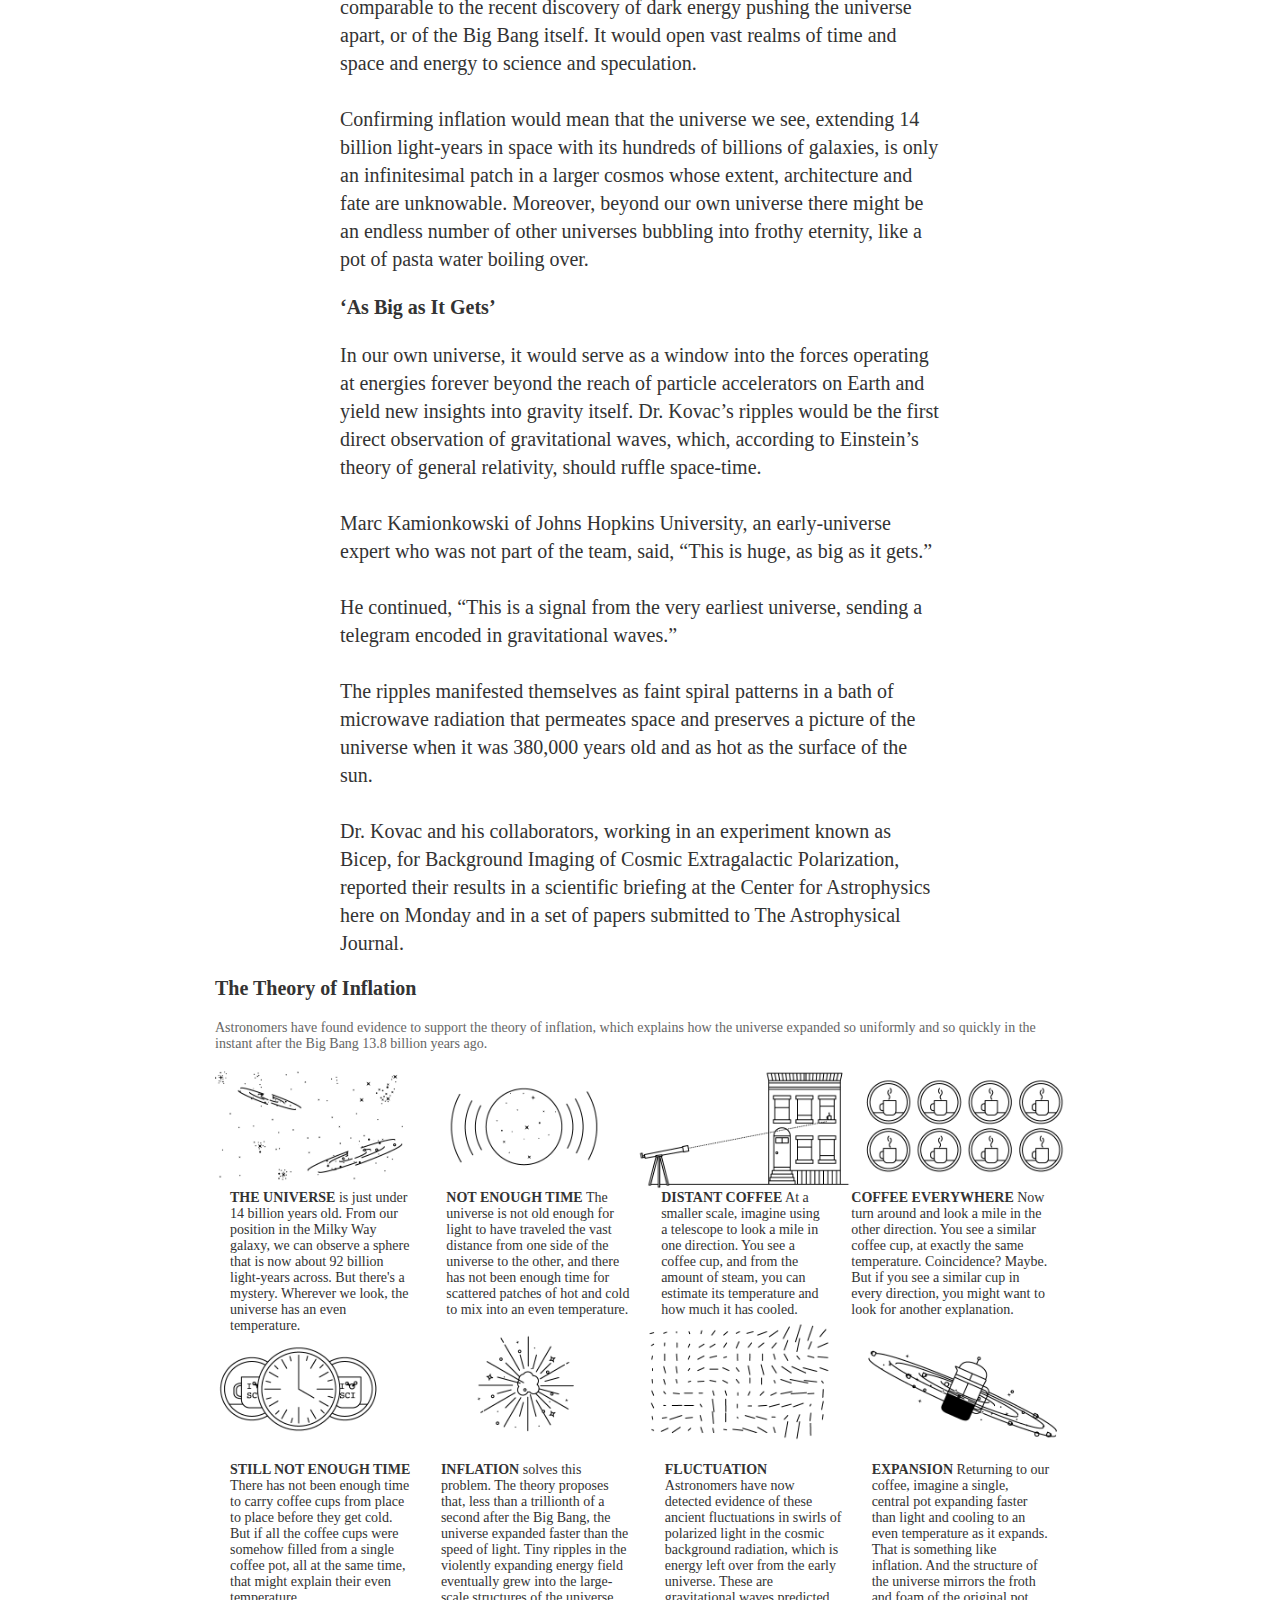
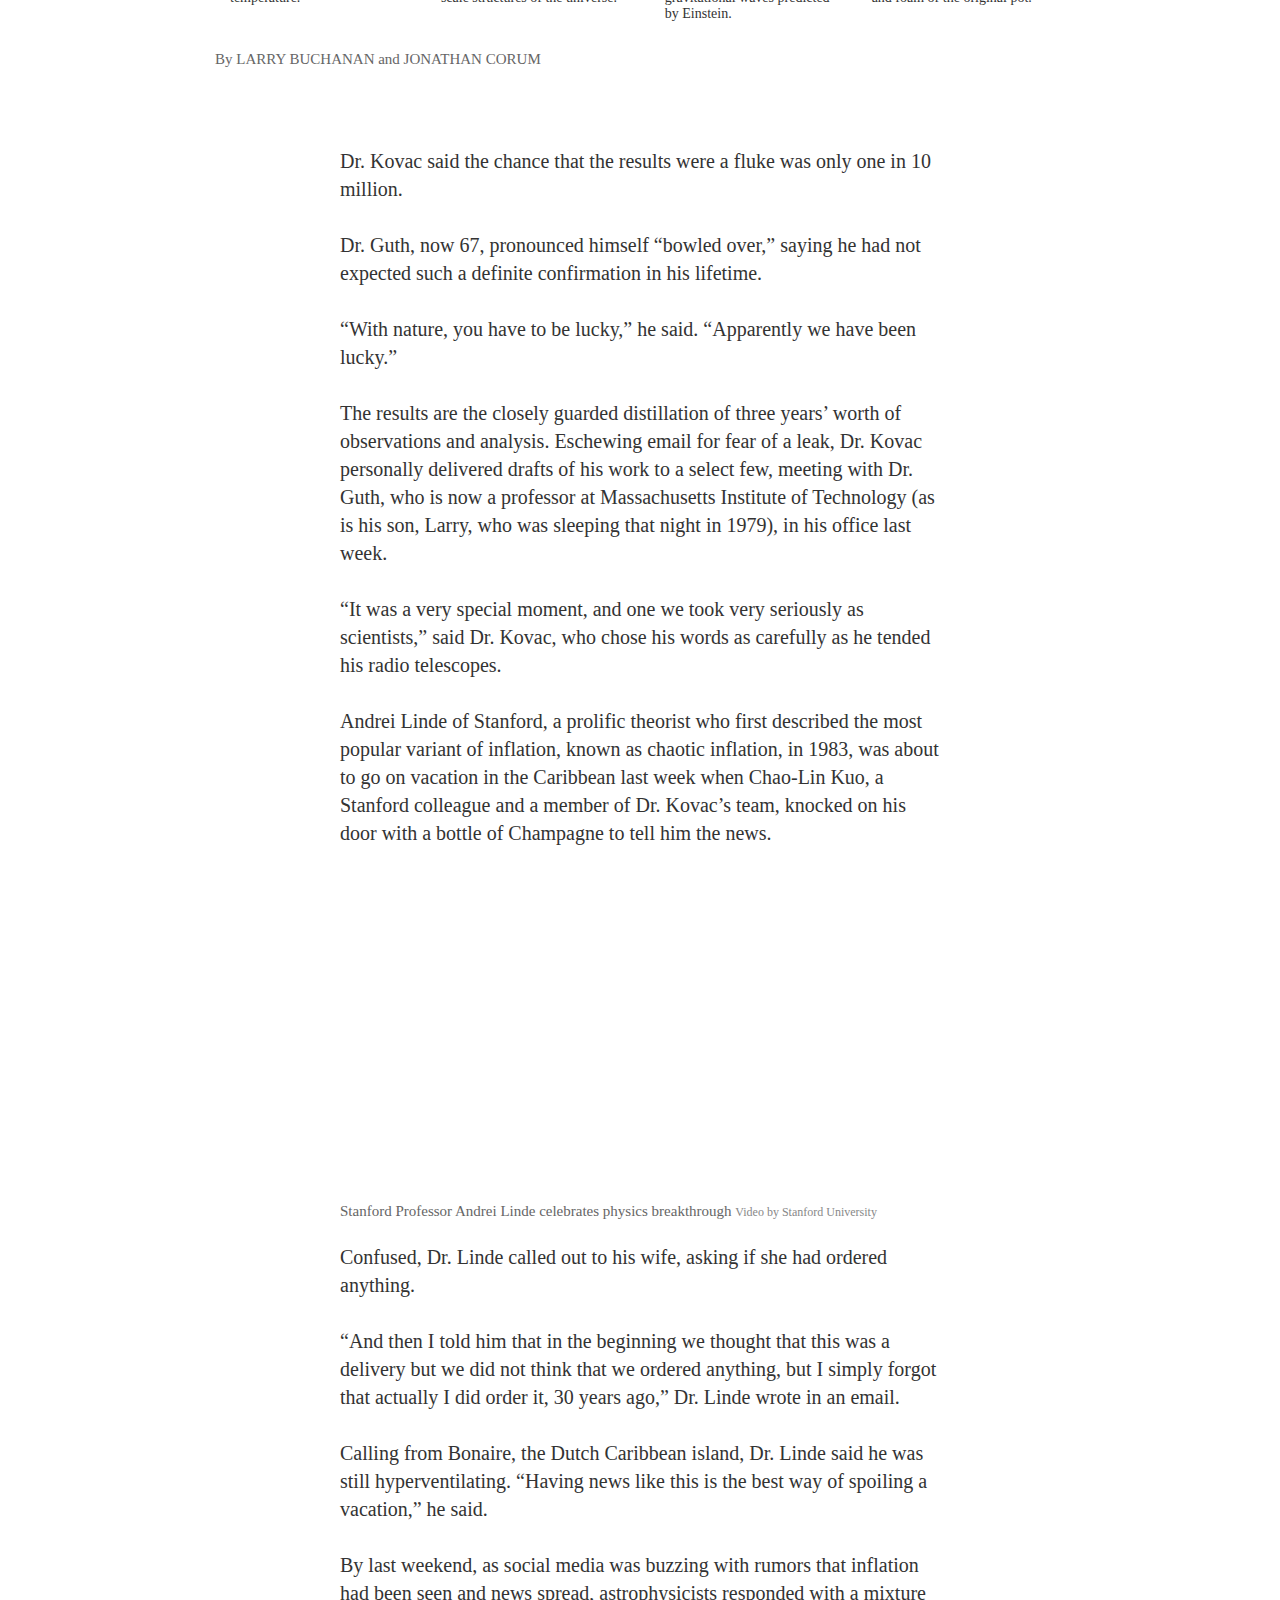
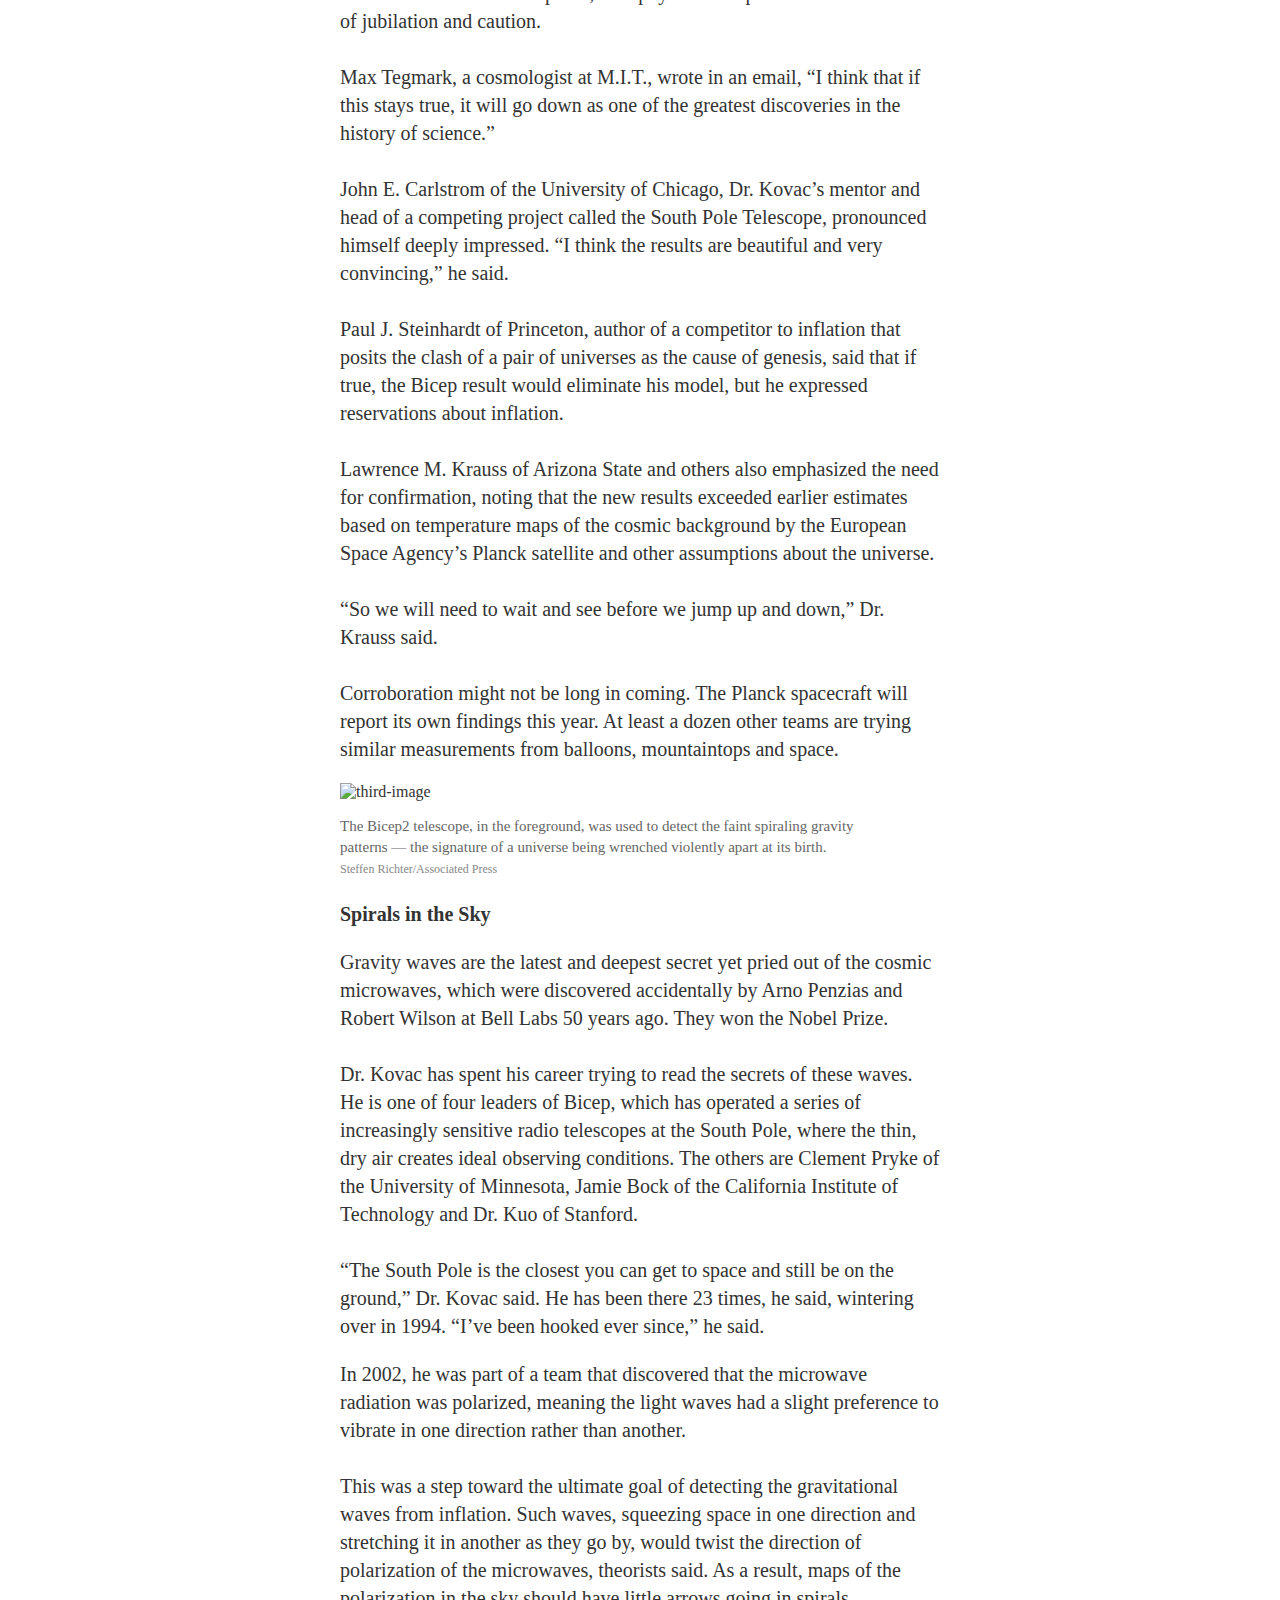
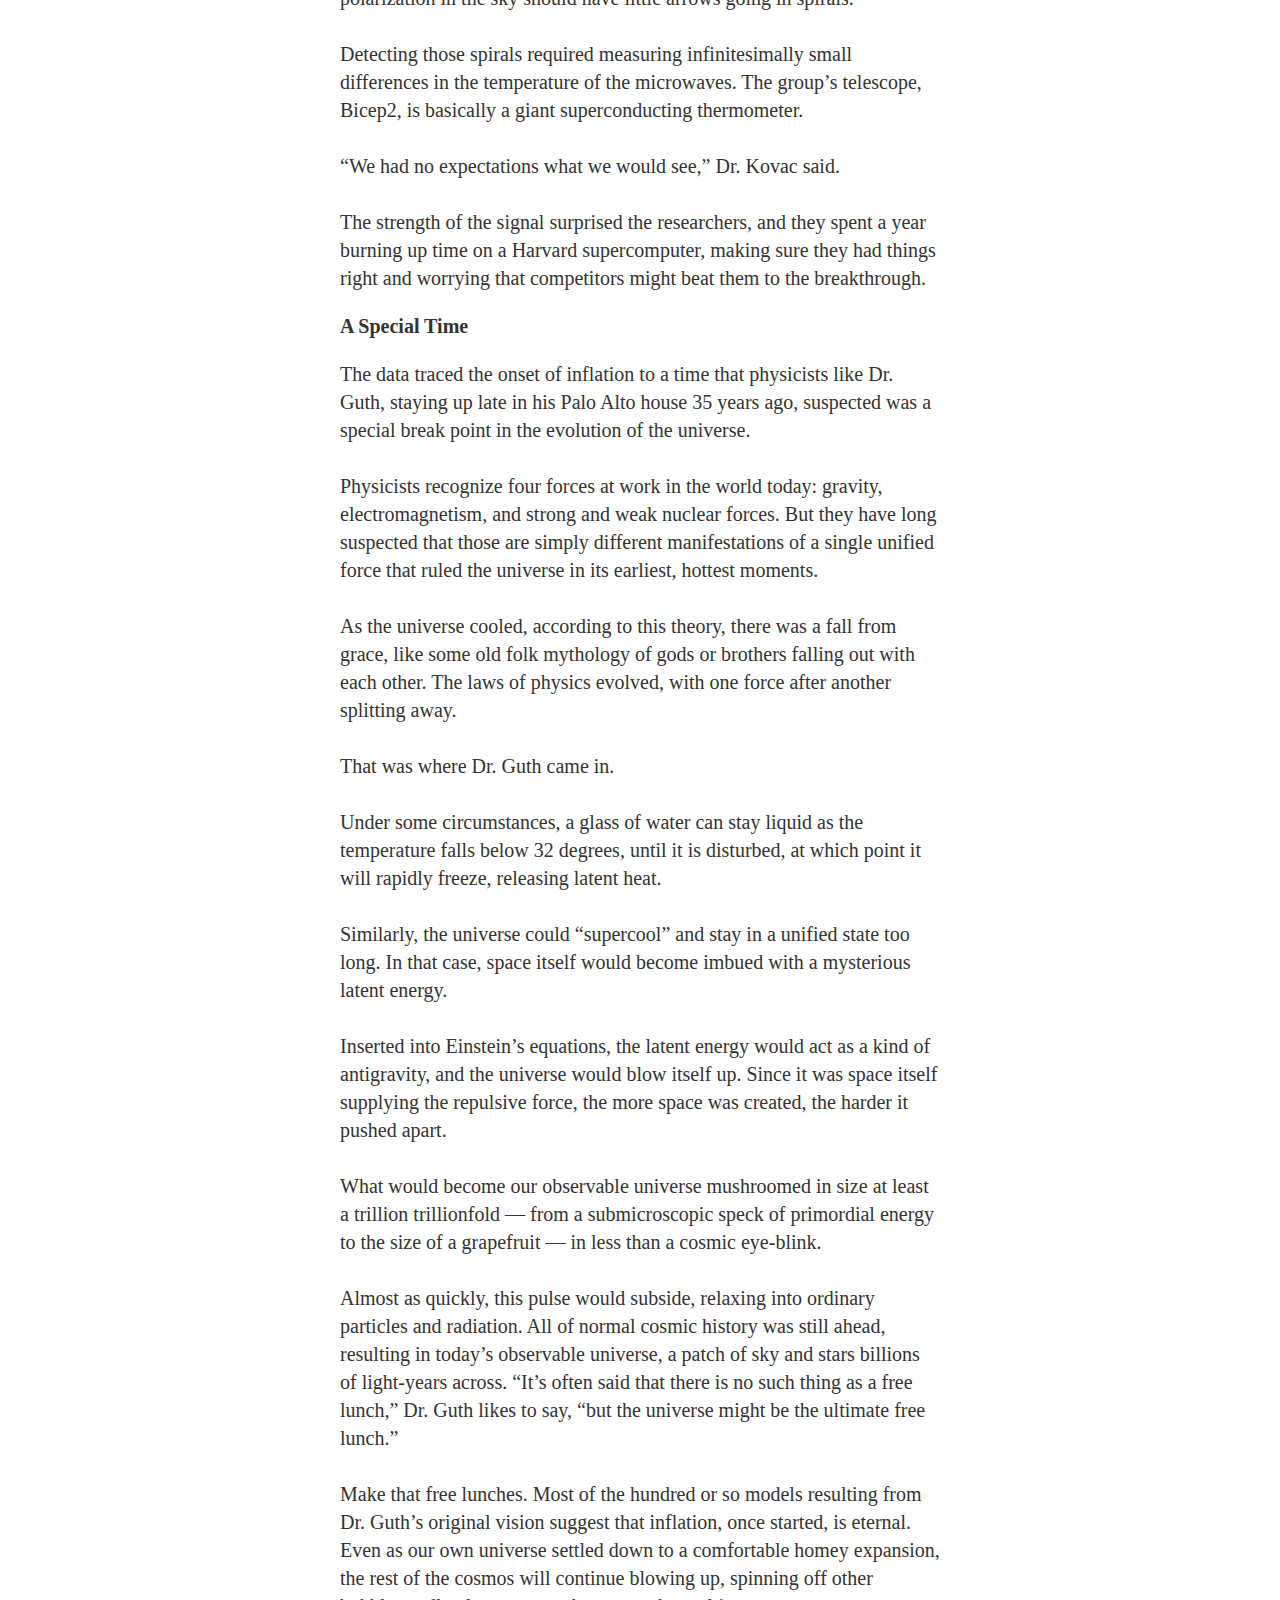
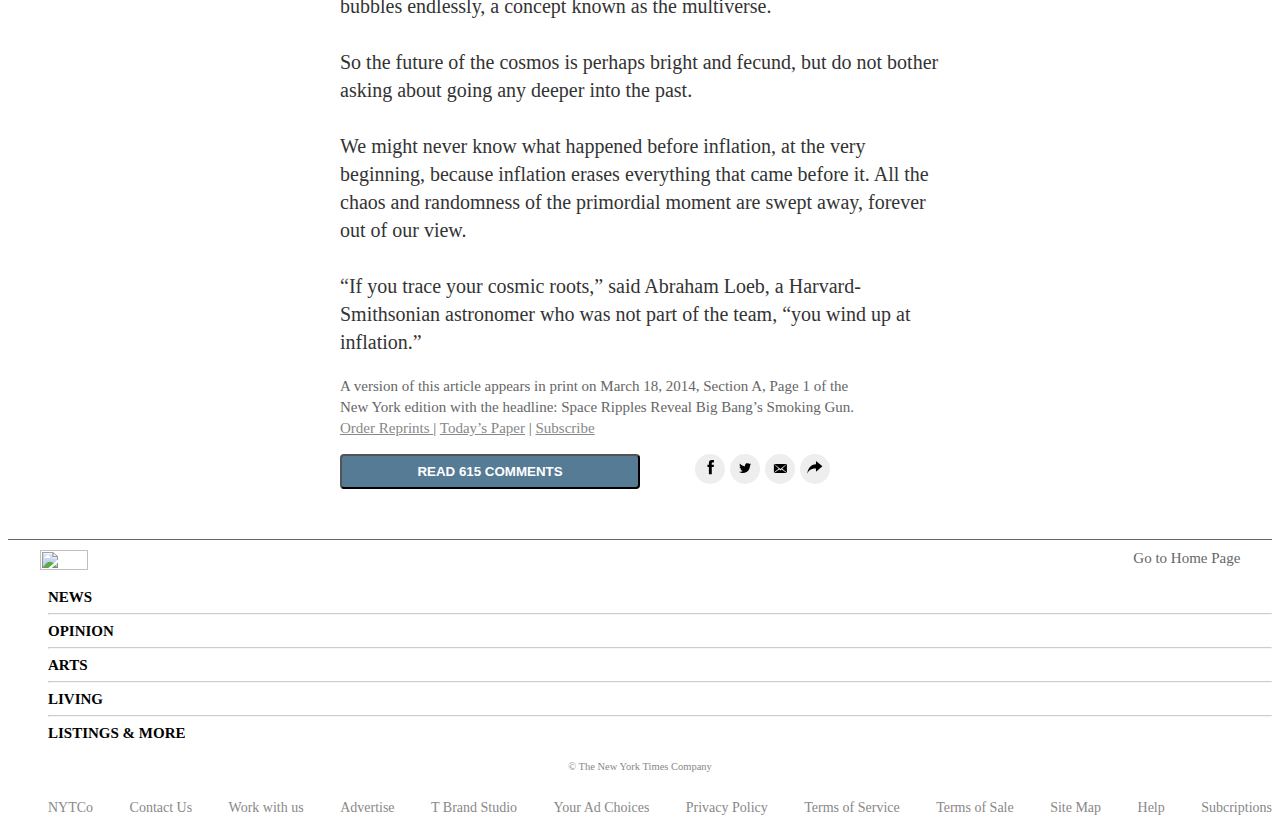
==== commit 53a93bae: "Added main author, daytime via LiveShare with Greg" ====
--- a/index.html
+++ b/index.html
@@ -15,7 +15,7 @@
 
    <header>
       <nav>
-         <p>SPACE & COSMOS</p>
+         <p id="nav-text">SPACE & COSMOS</p>
          <img src="assets/new-york-times-logo.png" alt="" id="nyt-logo">
          <div id="subscribe-button">
             <button>SUBSCRIBE NOW</button>
@@ -23,8 +23,41 @@
          </div>
       </nav>
       <hgroup>
-         <h1>Space Ripples Reveal Big Bang's Smoking Gun</h1>
-         <div class="social-buttons"></div>
+         <h1>Space Ripples Reveal Big Bang's Smoking Gun
+            <hr>
+            <div class="social-buttons">
+               <button class="socialbuttonscircle"><svg class="css-1acmxgr" viewBox="0 0 7 15" width="7" height="15">
+                     <path fill-rule="evenodd" clip-rule="evenodd"
+                        d="M4.775 14.163V7.08h1.923l.255-2.441H4.775l.004-1.222c0-.636.06-.977.958-.977H6.94V0H5.016c-2.31 0-3.123 1.184-3.123 3.175V4.64H.453v2.44h1.44v7.083h2.882z"
+                        fill="#000"></path>
+                  </svg></button>
+               <button class="socialbuttonscircle"><svg viewBox="0 0 13 10" class="css-1acmxgr" width="13" height="10">
+                     <path fill-rule="evenodd" clip-rule="evenodd"
+                        d="M5.987 2.772l.025.425-.429-.052c-1.562-.2-2.927-.876-4.086-2.011L.93.571.784.987c-.309.927-.111 1.906.533 2.565.343.364.266.416-.327.2-.206-.07-.386-.122-.403-.096-.06.06.146.85.309 1.161.223.434.678.858 1.176 1.11l.42.199-.497.009c-.481 0-.498.008-.447.19.172.564.85 1.162 1.606 1.422l.532.182-.464.277a4.833 4.833 0 0 1-2.3.641c-.387.009-.704.044-.704.07 0 .086 1.047.572 1.657.762 1.828.564 4 .32 5.631-.641 1.159-.685 2.318-2.045 2.859-3.363.292-.702.583-1.984.583-2.6 0-.398.026-.45.507-.927.283-.277.55-.58.6-.667.087-.165.078-.165-.36-.018-.73.26-.832.226-.472-.164.266-.278.584-.78.584-.928 0-.026-.129.018-.275.096a4.79 4.79 0 0 1-.755.294l-.464.148-.42-.286C9.66.467 9.335.293 9.163.24 8.725.12 8.055.137 7.66.276c-1.074.39-1.752 1.395-1.674 2.496z"
+                        fill="#000"></path>
+                  </svg></button>
+               <button class="socialbuttonscircle"><svg viewBox="0 0 15 9" class="css-1acmxgr" width="15" height="9">
+                     <path fill-rule="evenodd" clip-rule="evenodd"
+                        d="M.906 8.418V0L5.64 4.76.906 8.419zm13 0L9.174 4.761 13.906 0v8.418zM7.407 6.539l-1.13-1.137L.907 9h13l-5.37-3.598-1.13 1.137zM1.297 0h12.22l-6.11 5.095L1.297 0z"
+                        fill="#000"></path>
+                  </svg></button>
+               <button class="socialbuttonscircle"><svg class="css-107sgp6" viewBox="0 0 16 13" width="16" height="13">
+                     <path fill-rule="evenodd" clip-rule="evenodd"
+                        d="M15.406 5.359L8.978 0v3.215C3.82 3.215.406 8.107.406 12.66 1.653 9.133 4.29 7.517 8.978 7.517v3.2l6.428-5.358z"
+                        fill="#000"></path>
+                  </svg></button>
+               <button class="socialbuttonscircle" id="bookmark"><svg stroke="none" width="16px" height="25px"
+                     viewBox="0 0 16 25" class="css-ubw31m">
+                     <g stroke="none" stroke-width="1" fill="none" fill-rule="evenodd">
+                        <g stroke="#666" fill="none">
+                           <path fill="none"
+                              d="M0.5,0.5 L0.5,24.5 L8.1716264,19.5137775 L15.5,24.4404006 L15.5,0.5 L0.5,0.5 Z"></path>
+                        </g>
+                     </g>
+                  </svg></button>
+               <button id="commentbuttontop"></button>
+            </div>
+         </h1>
       </hgroup>
       <section id="main-image">
          <img src="assets/main-image.jpg" alt="">
@@ -38,6 +71,11 @@
    </header>
 
    <section>
+      <p id="mainauthor">
+         By
+         <a href="#">Dennis Overbye</a>
+      </p>
+      <time class="time" datetime="2014-03-17">March 17, 2014</time>
       <p>
          CAMBRIDGE, Mass. — One night late in 1979, an itinerant young physicist named Alan Guth, with a new son and a
          year’s appointment at Stanford, stayed up late with his notebook and equations, venturing far beyond the world
@@ -394,8 +432,30 @@
    </section>
 
    <section>
-      <button type="button" id="commentbutton" aria-label="615 comments. Click to read and post comments.">READ 615
-         COMMENTS</button>
+      <div class="social-buttons">
+         <button type="button" id="commentbutton" aria-label="615 comments. Click to read and post comments.">READ 615
+            COMMENTS</button>
+         <button class="socialbuttonscircle"><svg class="css-1acmxgr" viewBox="0 0 7 15" width="7" height="15">
+               <path fill-rule="evenodd" clip-rule="evenodd"
+                  d="M4.775 14.163V7.08h1.923l.255-2.441H4.775l.004-1.222c0-.636.06-.977.958-.977H6.94V0H5.016c-2.31 0-3.123 1.184-3.123 3.175V4.64H.453v2.44h1.44v7.083h2.882z"
+                  fill="#000"></path>
+            </svg></button>
+         <button class="socialbuttonscircle"><svg viewBox="0 0 13 10" class="css-1acmxgr" width="13" height="10">
+               <path fill-rule="evenodd" clip-rule="evenodd"
+                  d="M5.987 2.772l.025.425-.429-.052c-1.562-.2-2.927-.876-4.086-2.011L.93.571.784.987c-.309.927-.111 1.906.533 2.565.343.364.266.416-.327.2-.206-.07-.386-.122-.403-.096-.06.06.146.85.309 1.161.223.434.678.858 1.176 1.11l.42.199-.497.009c-.481 0-.498.008-.447.19.172.564.85 1.162 1.606 1.422l.532.182-.464.277a4.833 4.833 0 0 1-2.3.641c-.387.009-.704.044-.704.07 0 .086 1.047.572 1.657.762 1.828.564 4 .32 5.631-.641 1.159-.685 2.318-2.045 2.859-3.363.292-.702.583-1.984.583-2.6 0-.398.026-.45.507-.927.283-.277.55-.58.6-.667.087-.165.078-.165-.36-.018-.73.26-.832.226-.472-.164.266-.278.584-.78.584-.928 0-.026-.129.018-.275.096a4.79 4.79 0 0 1-.755.294l-.464.148-.42-.286C9.66.467 9.335.293 9.163.24 8.725.12 8.055.137 7.66.276c-1.074.39-1.752 1.395-1.674 2.496z"
+                  fill="#000"></path>
+            </svg></button>
+         <button class="socialbuttonscircle"><svg viewBox="0 0 15 9" class="css-1acmxgr" width="15" height="9">
+               <path fill-rule="evenodd" clip-rule="evenodd"
+                  d="M.906 8.418V0L5.64 4.76.906 8.419zm13 0L9.174 4.761 13.906 0v8.418zM7.407 6.539l-1.13-1.137L.907 9h13l-5.37-3.598-1.13 1.137zM1.297 0h12.22l-6.11 5.095L1.297 0z"
+                  fill="#000"></path>
+            </svg></button>
+         <button class="socialbuttonscircle"><svg class="css-107sgp6" viewBox="0 0 16 13" width="16" height="13">
+               <path fill-rule="evenodd" clip-rule="evenodd"
+                  d="M15.406 5.359L8.978 0v3.215C3.82 3.215.406 8.107.406 12.66 1.653 9.133 4.29 7.517 8.978 7.517v3.2l6.428-5.358z"
+                  fill="#000"></path>
+            </svg></button>
+      </div>
    </section>
 
    <footer>
--- a/style.css
+++ b/style.css
@@ -2,9 +2,6 @@
     margin: 0;
     padding: 0;
     box-sizing: border-box;
-} */
-
-/* * {
     border: 1px solid black;
 } */
 
@@ -15,13 +12,59 @@
 
 header {
     margin-top: 100px;
+    align-items: center;
 }
 
 header > hgroup > h1 {
     font-family: 'nyt-cheltenham';
-    font-style:italic;
-    font-weight: bold;
+    font-style: italic;
+    font-weight: bold;
+    width: 600px;
+    height: auto;
+    align-items: center;
+    text-align: left;
     font-size: 40px;
+    margin-left: auto;
+    margin-right: auto;
+}
+
+.social-buttons {
+    display: flex;
+    margin-bottom: 20px;
+}
+
+.socialbuttonscircle {
+    margin-left: 5px;
+    color: black;
+    vertical-align: middle;
+    background-color: rgb(238, 238, 238);
+    border: 1px rgb(238, 238, 238);
+    border-radius: 100%;
+    padding: 5px;
+    width: 30px;
+    height: 30px;
+}
+
+#commentbuttontop {
+    background-image: url("assets/commentsbutton.png");
+    background-size:contain;
+    background-position: top;
+    background-repeat: no-repeat;
+    width: 45px;
+    height: 45px;
+    border: none;
+    background-color: white;
+}
+
+#bookmark {
+    color: black;
+    vertical-align: middle;
+    background-color: rgba(238, 238, 238, 0);
+    border: 1px rgb(238, 238, 238);
+    border-radius: 100%;
+    padding: 5px;
+    width: 30px;
+    height: 30px;
 }
 
 nav {
@@ -33,15 +76,61 @@
     align-items: center;
     background-color: rgb(255, 255, 255);
     width: 100%;
-}
-
-nav > img {
-    width: 40%;
+    border-bottom: 1px solid #e2e2e2;
+    top: 0;
+    left: 0;
+}
+
+#nav-text {
+    margin-left: 30px;
+    font-weight: 700;
+    letter-spacing: 0.7;
+    line-height: 15px;
+}
+
+#nyt-logo {
+    width: 10%;
+}
+
+#subscribe-button {
+    display: flex;
+    margin-right: 30px;
+}
+
+#subscribe-button > button {
+    margin: 10px;
+    border-radius: 3px;
+    background-color: rgb(86, 123, 149);
+    border: 1px solid rgb(50, 104, 145);
+    color: white;
+    font-size: 10px;
+    font-weight: 700;
+    line-height: 10px;
+    letter-spacing: 0.05em;
+}
+
+#subscribe-button > p {
+    color: rgb(18, 18, 18);
+    font-family: 'nyt-franklin, helvetica, arial, sans-serif';
+    font-weight: 500;
+    font-size: 15px;
 }
 
 #main-image {
     width: 100%;
     height: auto;
+}
+
+#mainauthor, #mainauthor > a {
+    font-family: 'nyt-franklin';
+    font-size: 15px;
+    font-weight:bold;
+    color: black;
+}
+
+.time {
+    font-family: 'nyt-franklin';
+    font-size: 13px;
 }
 
 @media all and (max-width: 699px) and (min-width: 520px), (min-width: 1151px) {
@@ -95,11 +184,10 @@
 }
 
 footer {
-    /* width: 100%; */
     border-top: 1px solid #666;
     padding-top: 10px;
     font-family: 'nyt-franklin';
-    font-size: 13px;
+    font-size: 15px;
 }
 
 hr {
@@ -133,6 +221,8 @@
 #bottom-links {
     display: flex;
     justify-content: space-between;
+    font-size: 20px;
+    font-weight: 500;
 }
 
 .bottom-link {
@@ -221,6 +311,7 @@
 }
 
 #commentbutton {
+    clear: bottom;
     color: white;
     width: 300px;
     height: 35px;
@@ -228,4 +319,5 @@
     background-color: #567B95;
     border-radius: 4px;
     margin-bottom: 30px;
+    margin-right: 50px;
 }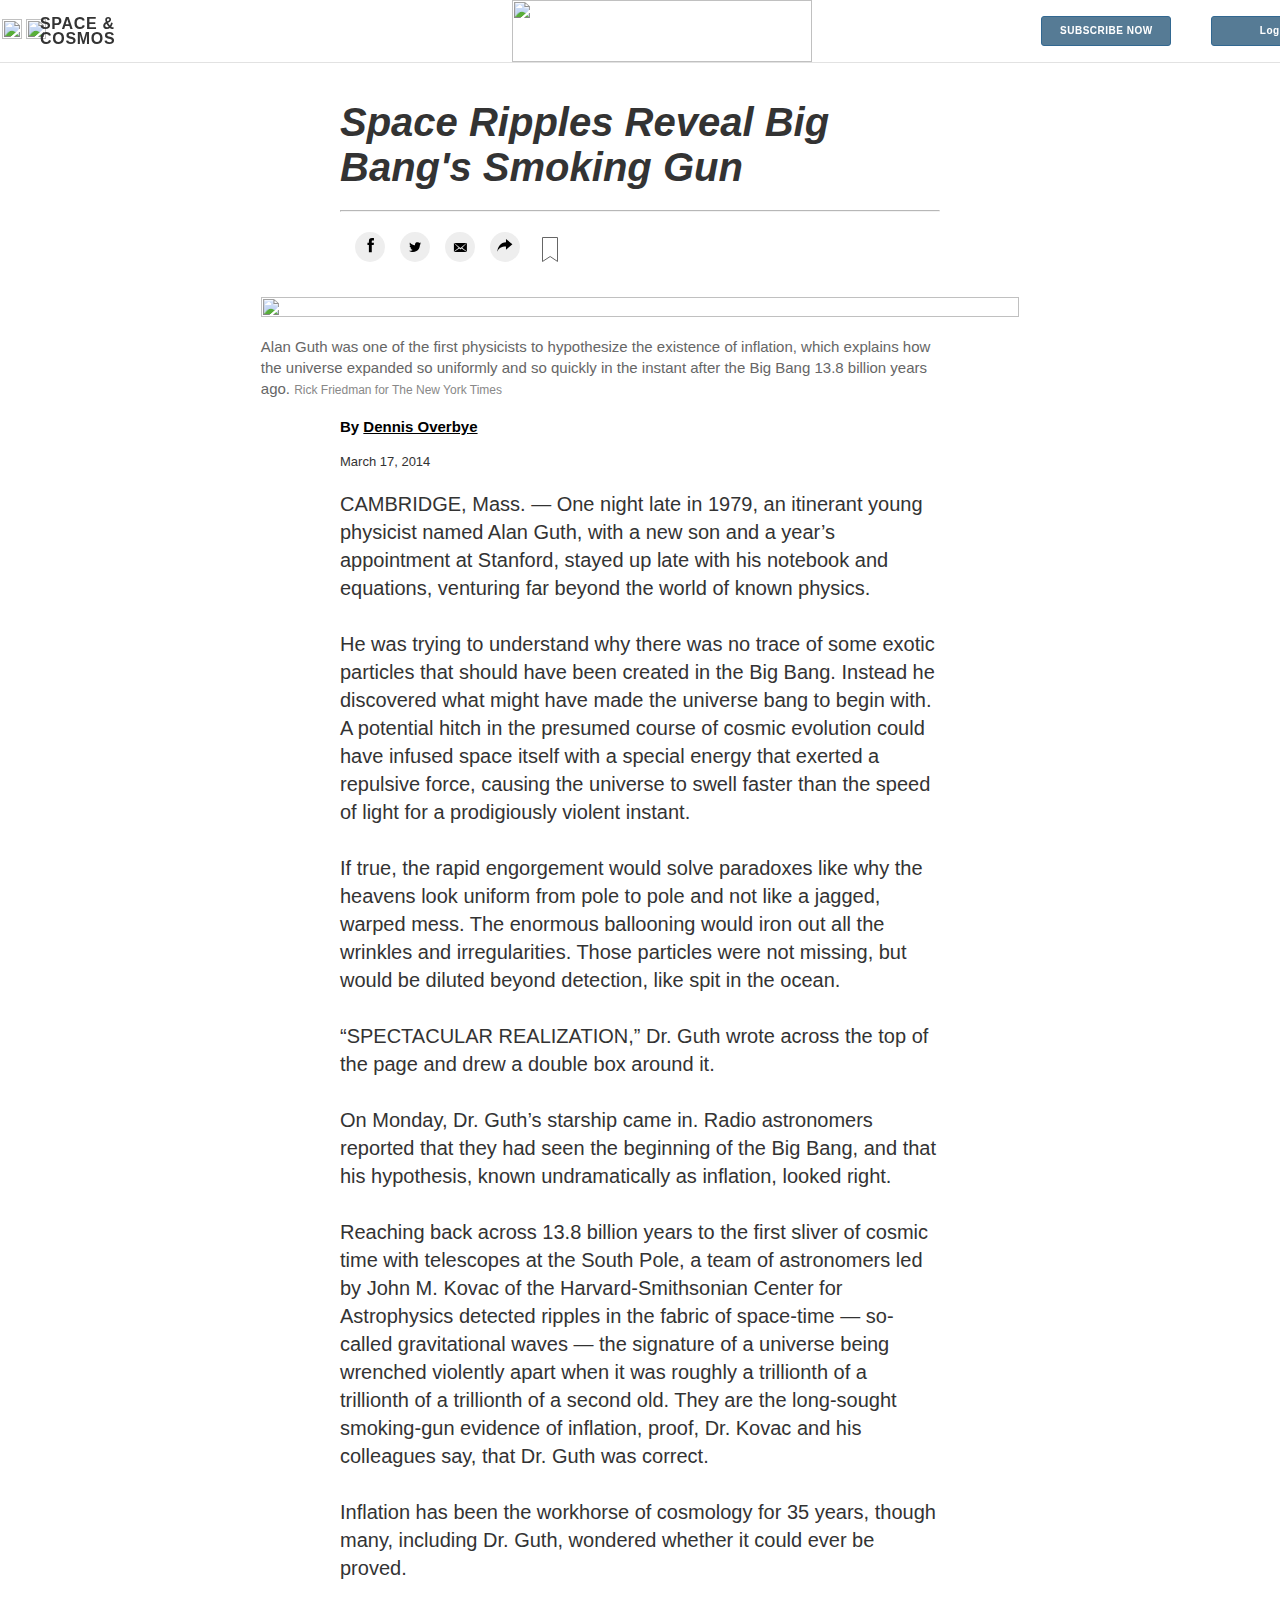
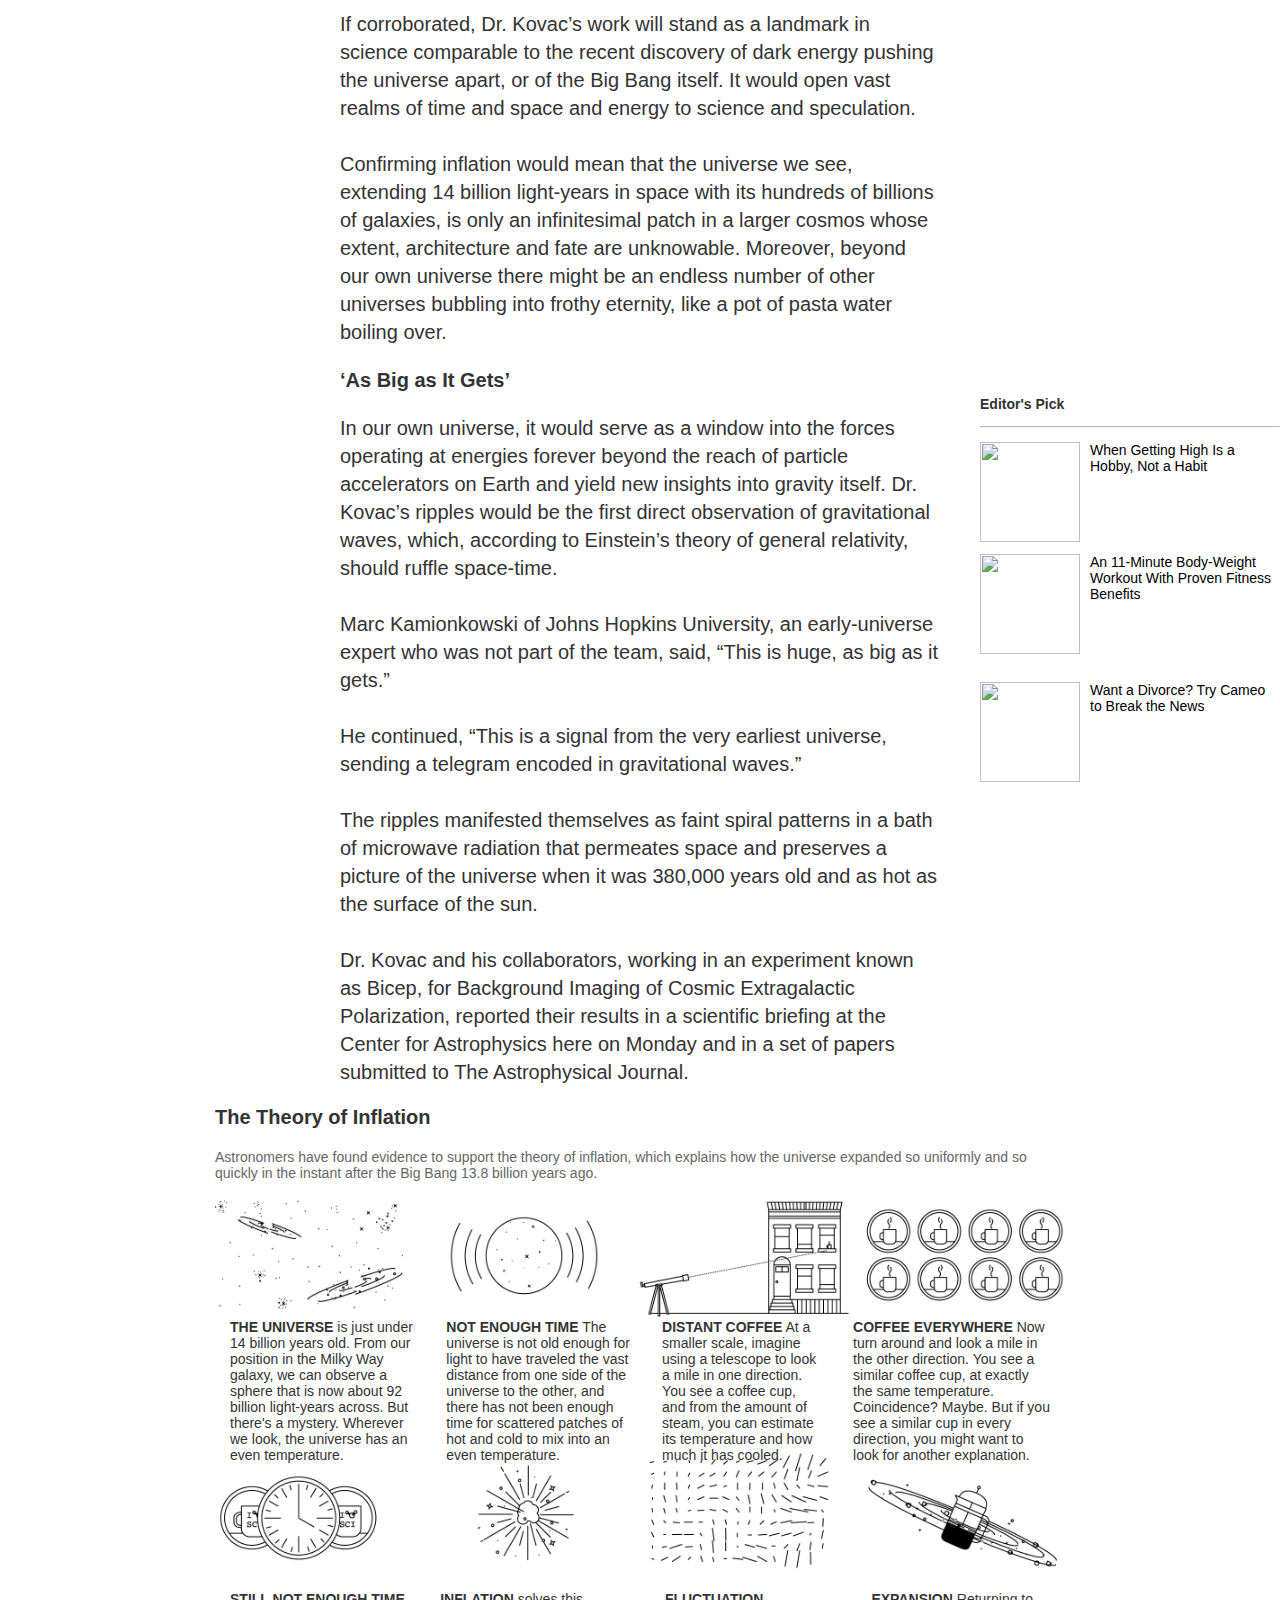
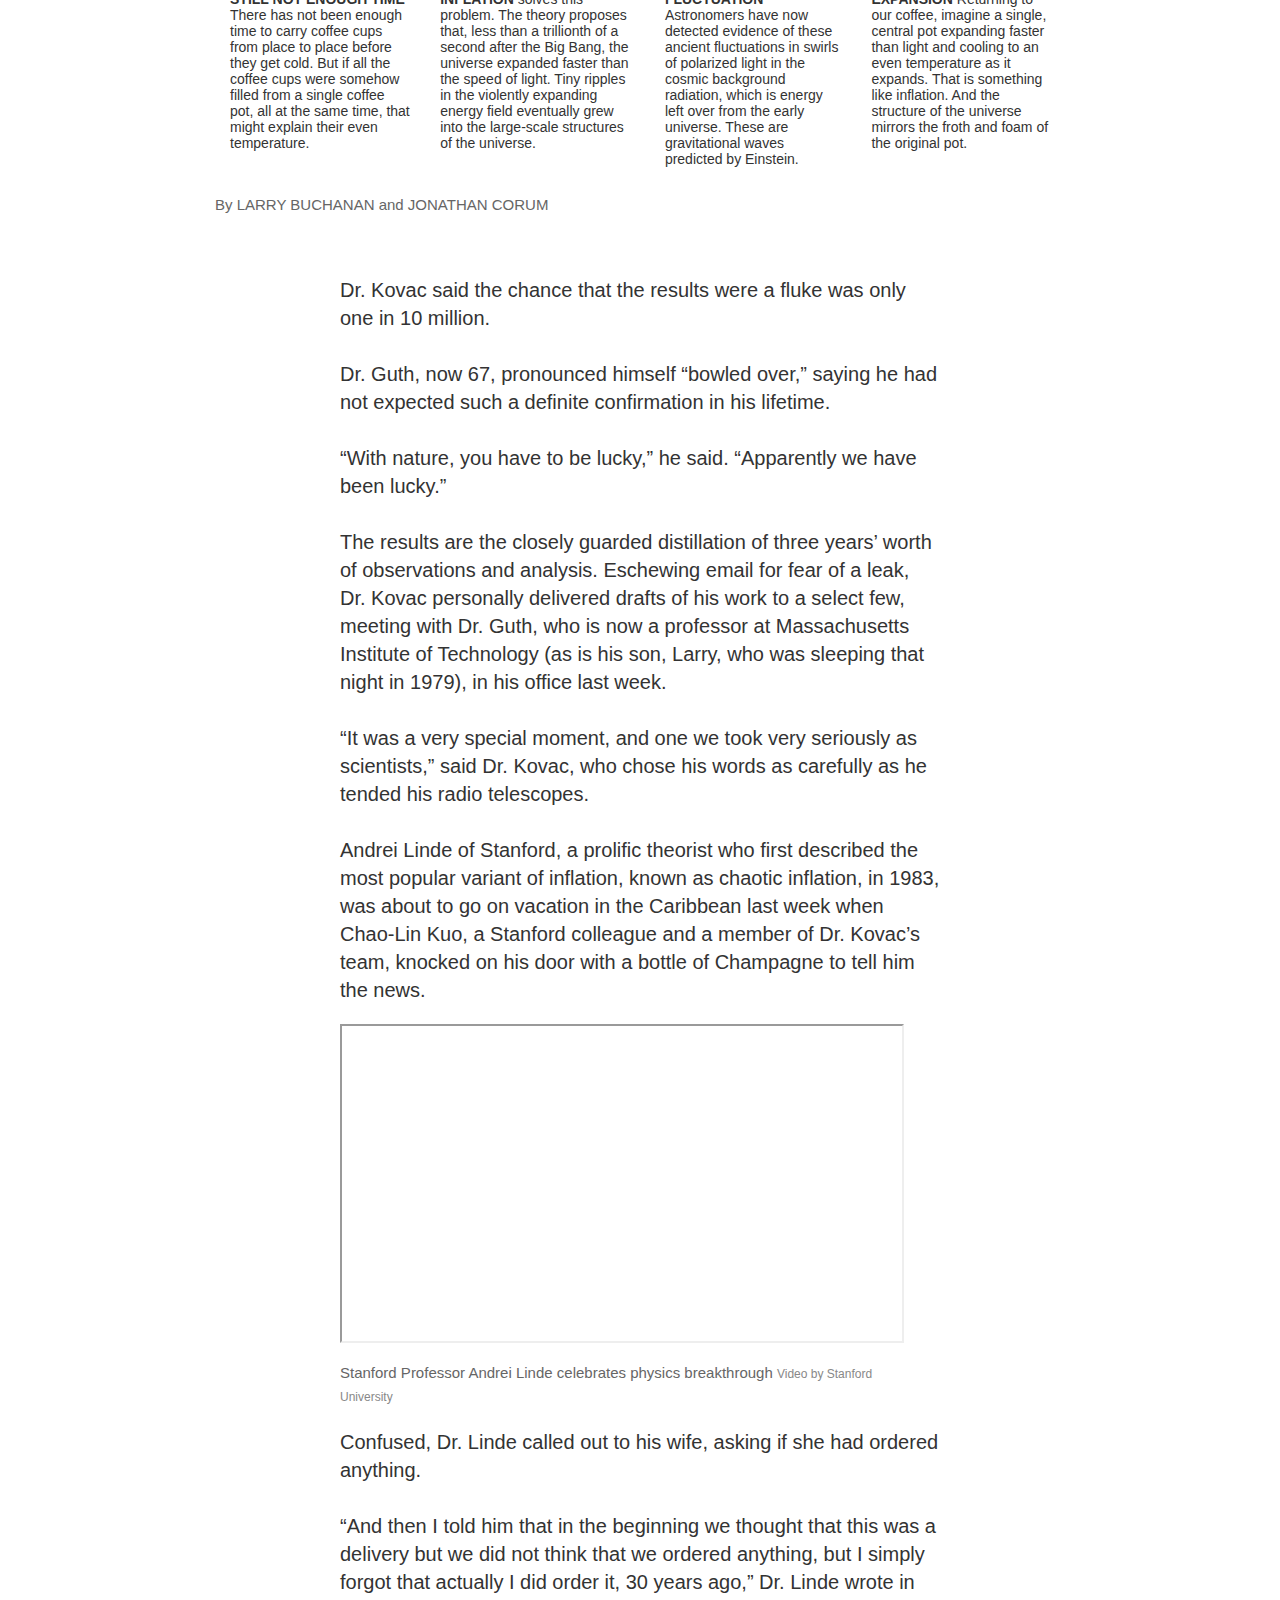
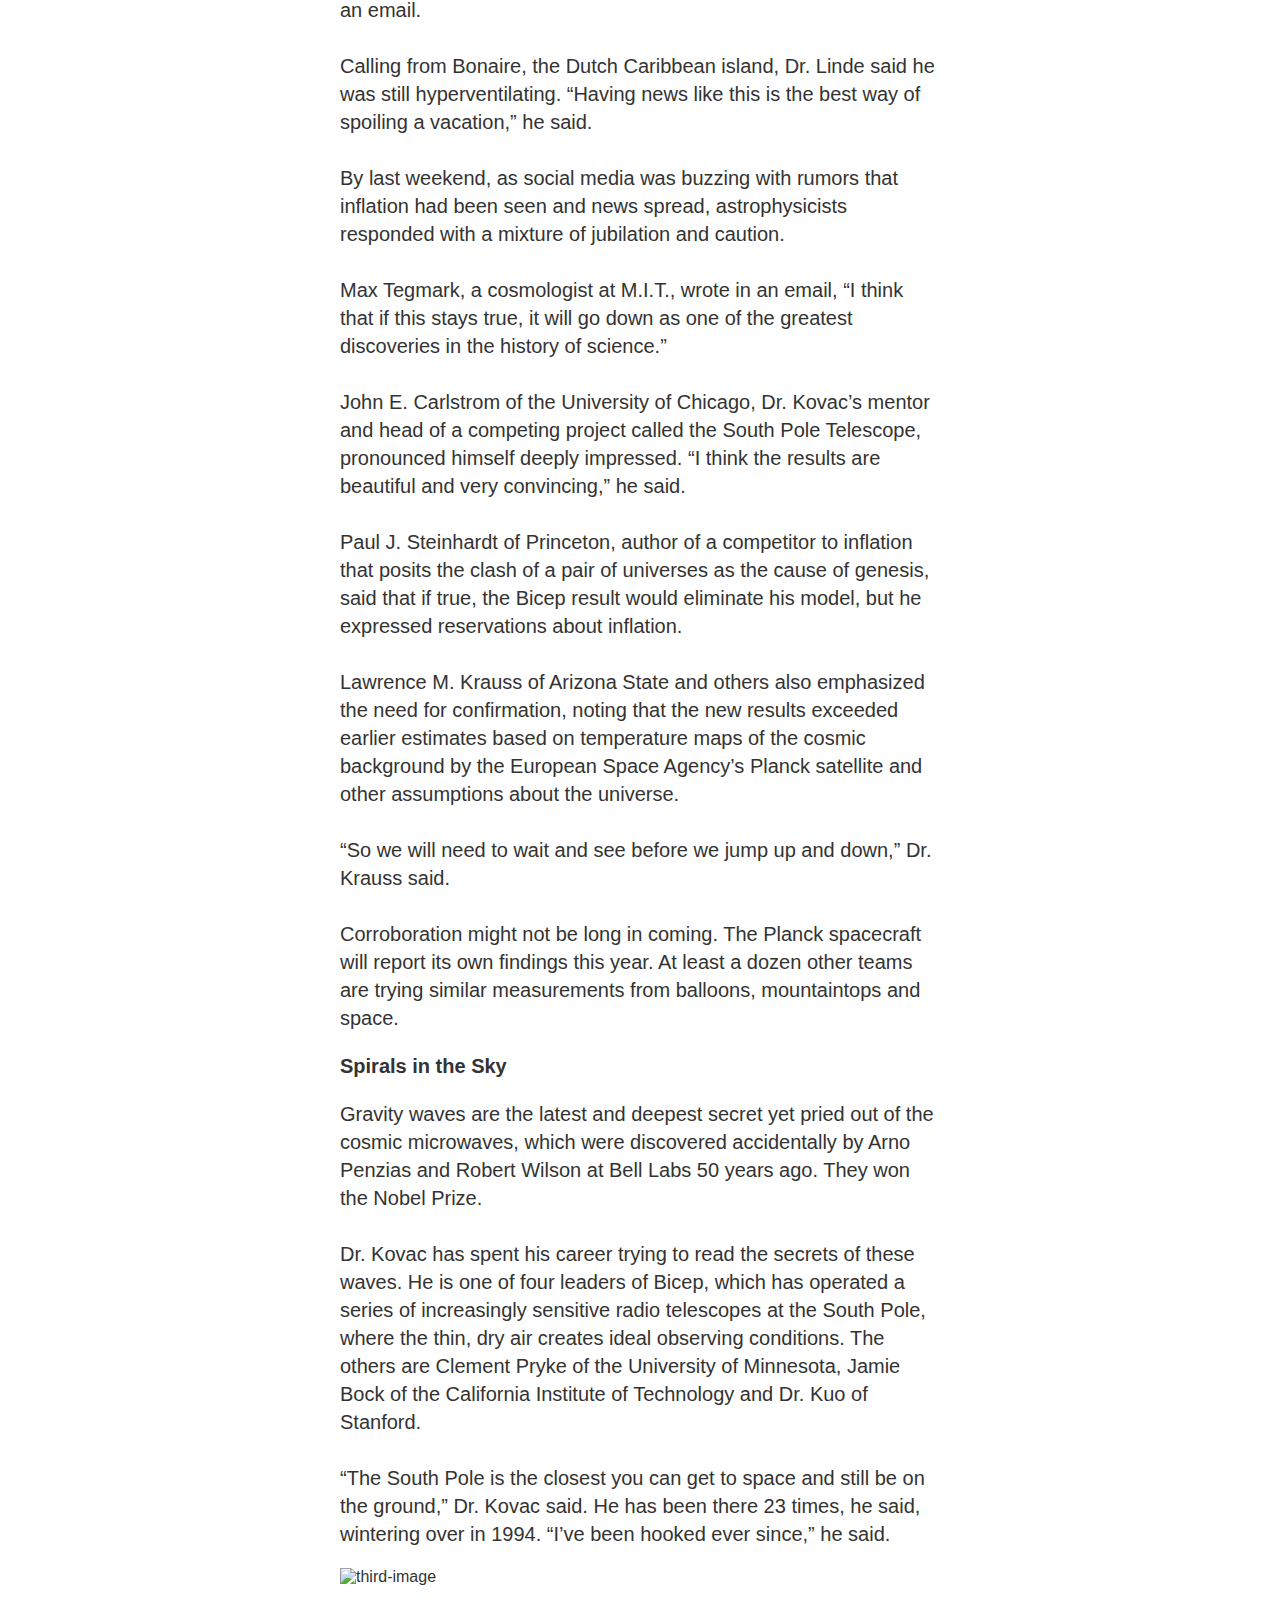
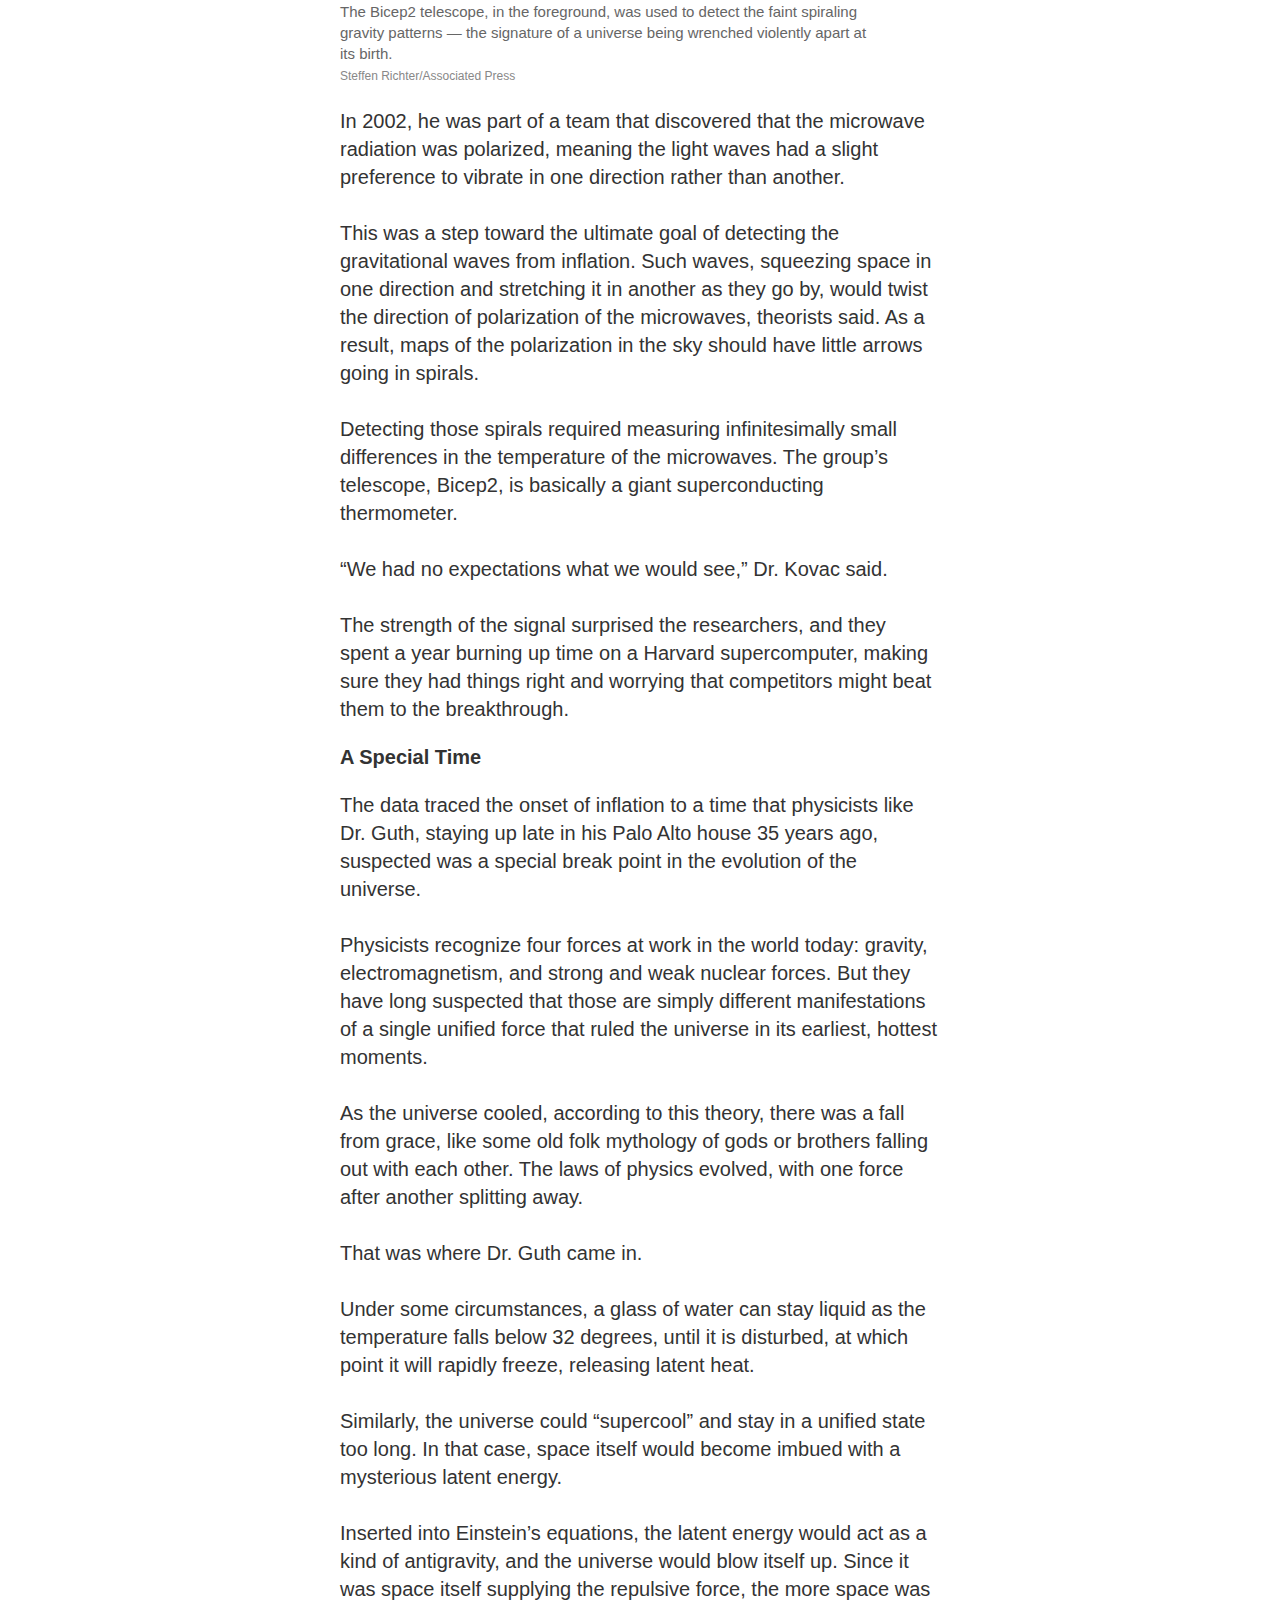
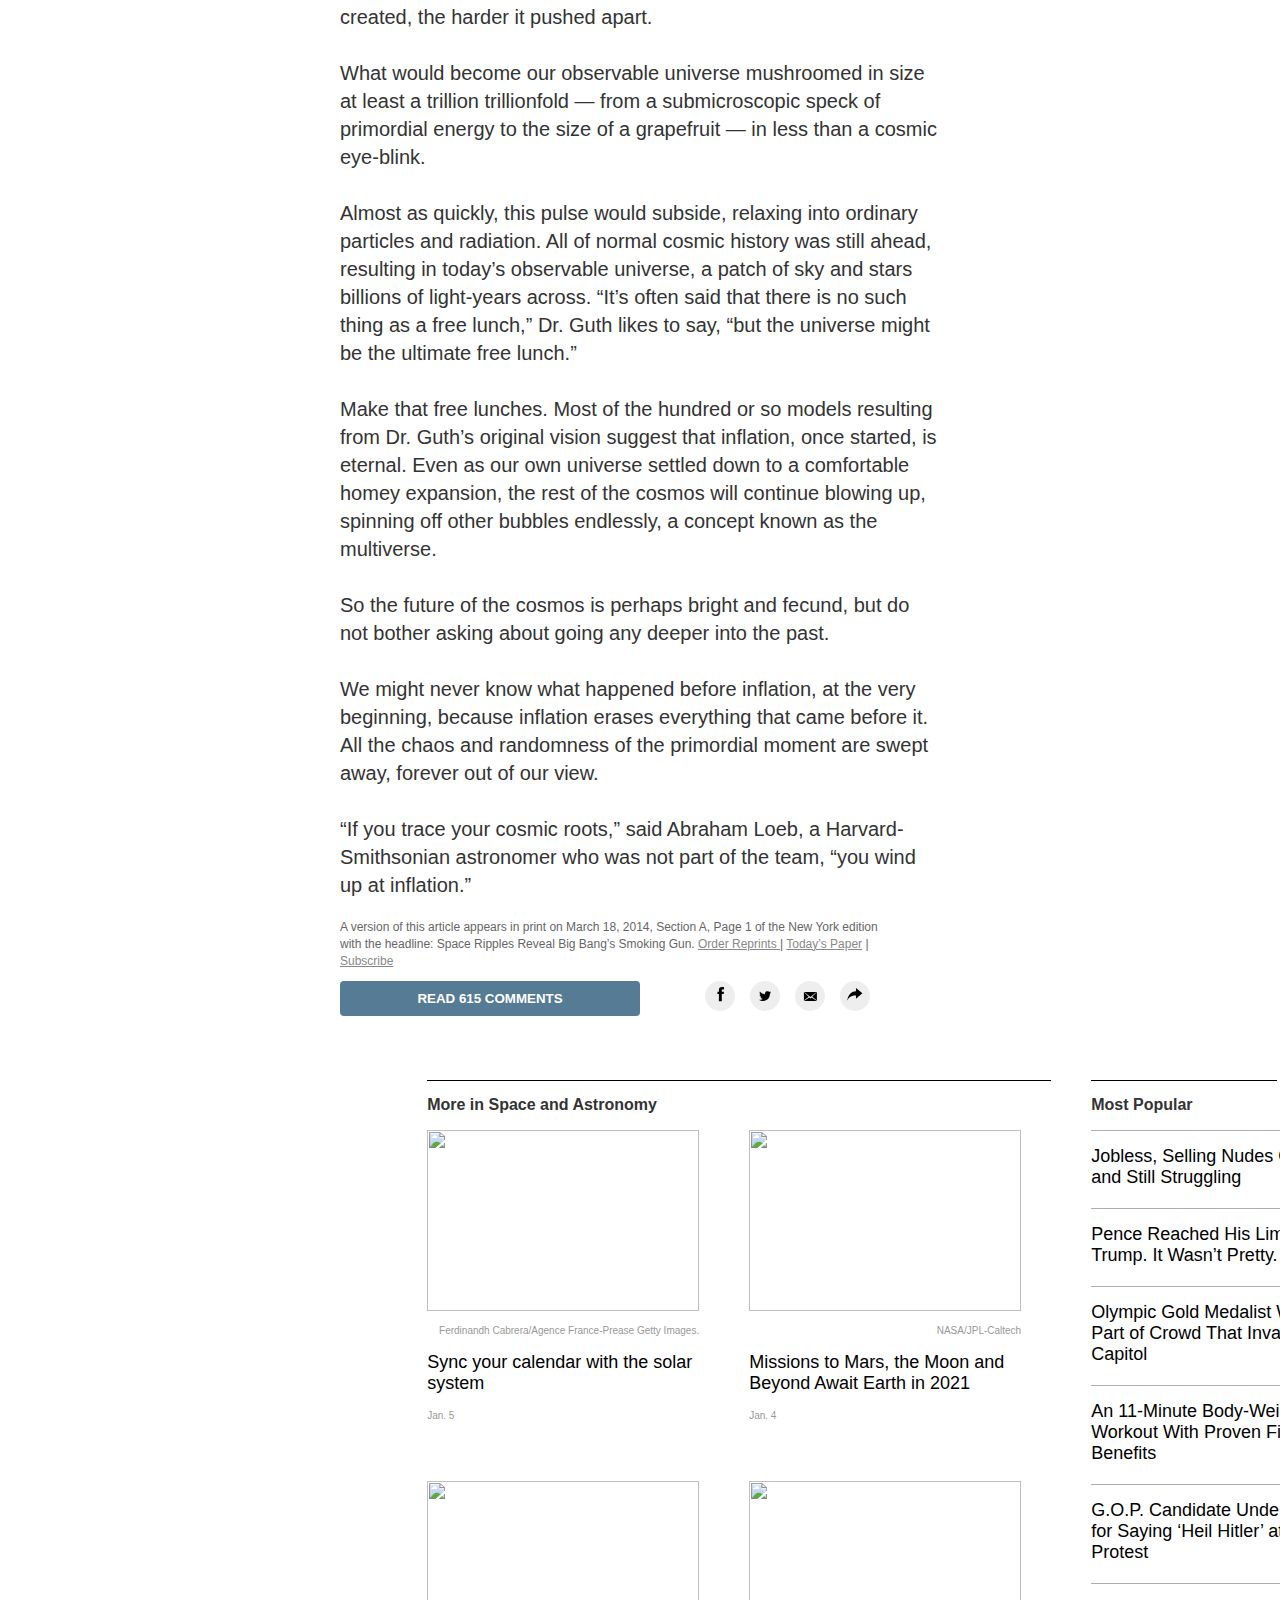
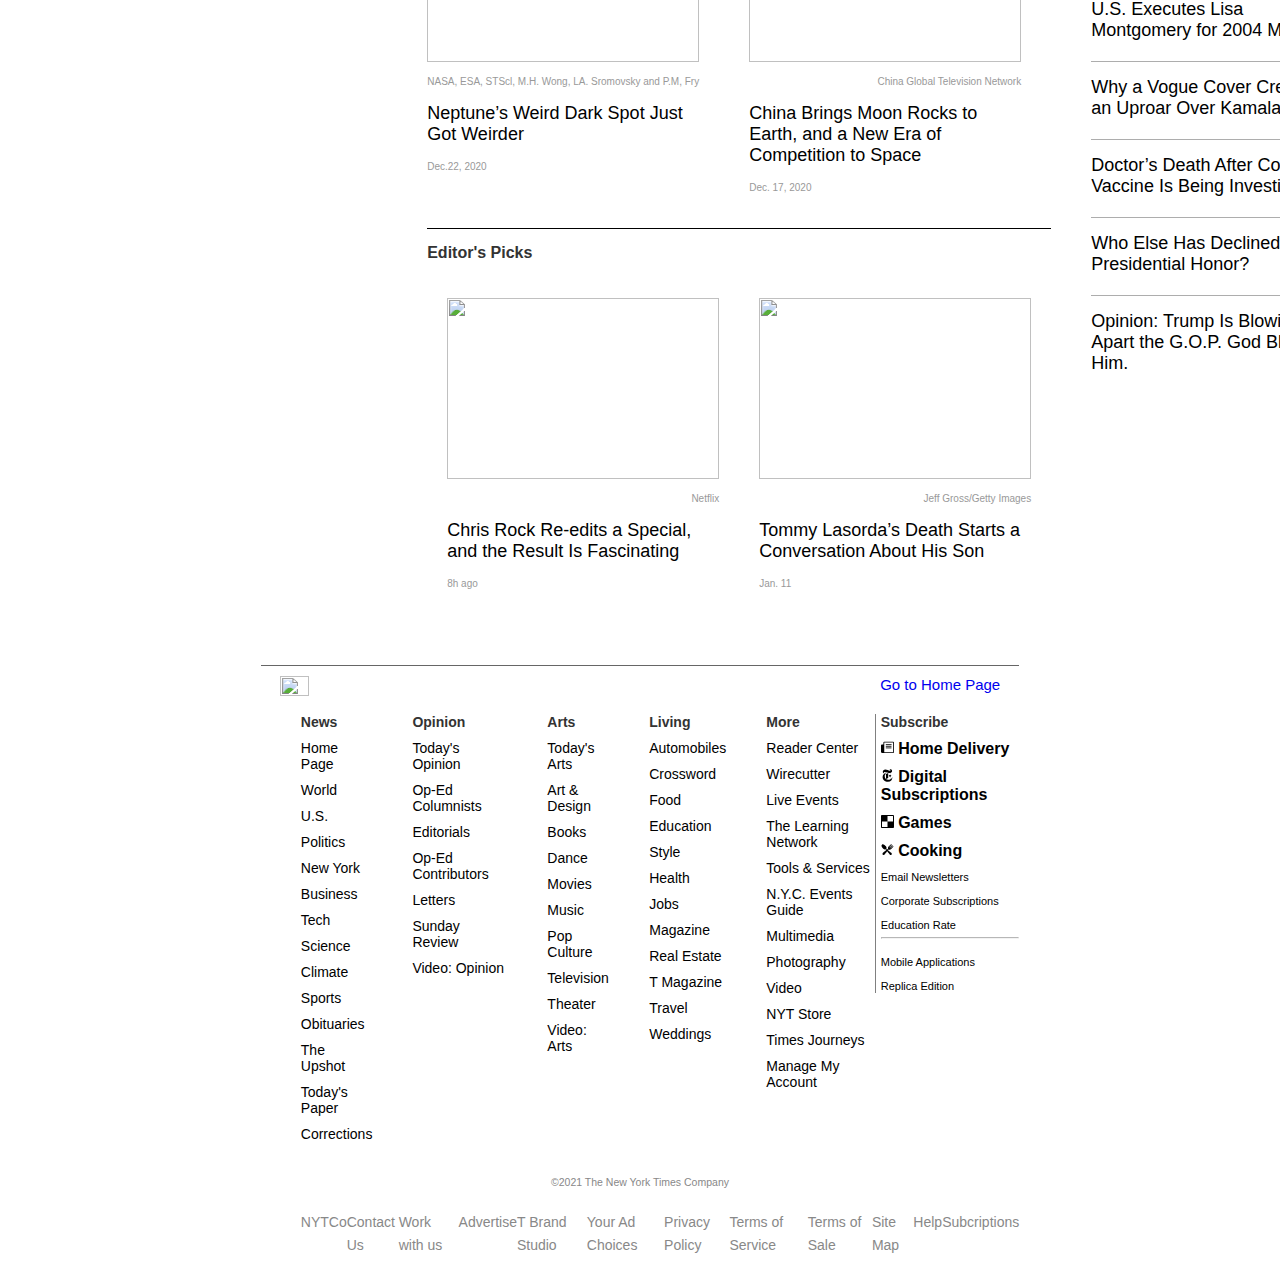
==== commit a77e6264: "Added side editors picks." ====
--- a/index.html
+++ b/index.html
@@ -1,496 +1,1053 @@
 <!DOCTYPE html>
 <html lang="en">
-
-<head>
-   <meta charset="UTF-8">
-   <meta name="viewport" content="width=device-width, initial-scale=1.0">
-   <title>Project 1 - New York Times Article</title>
-   <link rel="stylesheet" href="style.css">
-   <link rel="preconnect" href="https://fonts.gstatic.com">
-   <link href="https://g1.nyt.com/fonts/css/web-fonts.5810def60210a2fa7d0848f37e3fa048bb6147b1.css
-      rel=" stylesheet">
-</head>
-
-<body>
-
-   <header>
+  <head>
+    <meta charset="UTF-8" />
+    <meta name="viewport" content="width=device-width, initial-scale=1.0" />
+    <title>Project 1 - New York Times Article</title>
+    <link rel="stylesheet" href="style.css" />
+    <link rel="preconnect" href="https://fonts.gstatic.com" />
+    <link
+      href="https://g1.nyt.com/fonts/css/web-fonts.5810def60210a2fa7d0848f37e3fa048bb6147b1.css"
+      rel="stylesheet"
+    />
+  </head>
+
+  <body>
+    <header>
       <nav>
-         <p id="nav-text">SPACE & COSMOS</p>
-         <img src="assets/new-york-times-logo.png" alt="" id="nyt-logo">
-         <div id="subscribe-button">
-            <button>SUBSCRIBE NOW</button>
-            <p>Account</p>
-         </div>
+        <div id="nav-bar-icons">
+          <img
+            src="assets/menu-icon.PNG"
+            alt=""
+            id="menu-icon"
+            class="nav-icon"
+          />
+          <img
+            src="assets/search-icon.PNG"
+            alt=""
+            id="search-icon"
+            class="nav-icon"
+          />
+        </div>
+        <p id="nav-text">SPACE & COSMOS</p>
+        <a href="#"
+          ><img src="assets/new-york-times-logo.png" alt="" id="nyt-logo"
+        /></a>
+        <div id="subscribe-button">
+          <button>SUBSCRIBE NOW</button>
+          <button>Log In</button>
+        </div>
       </nav>
-      <hgroup>
-         <h1>Space Ripples Reveal Big Bang's Smoking Gun
-            <hr>
-            <div class="social-buttons">
-               <button class="socialbuttonscircle"><svg class="css-1acmxgr" viewBox="0 0 7 15" width="7" height="15">
-                     <path fill-rule="evenodd" clip-rule="evenodd"
-                        d="M4.775 14.163V7.08h1.923l.255-2.441H4.775l.004-1.222c0-.636.06-.977.958-.977H6.94V0H5.016c-2.31 0-3.123 1.184-3.123 3.175V4.64H.453v2.44h1.44v7.083h2.882z"
-                        fill="#000"></path>
-                  </svg></button>
-               <button class="socialbuttonscircle"><svg viewBox="0 0 13 10" class="css-1acmxgr" width="13" height="10">
-                     <path fill-rule="evenodd" clip-rule="evenodd"
-                        d="M5.987 2.772l.025.425-.429-.052c-1.562-.2-2.927-.876-4.086-2.011L.93.571.784.987c-.309.927-.111 1.906.533 2.565.343.364.266.416-.327.2-.206-.07-.386-.122-.403-.096-.06.06.146.85.309 1.161.223.434.678.858 1.176 1.11l.42.199-.497.009c-.481 0-.498.008-.447.19.172.564.85 1.162 1.606 1.422l.532.182-.464.277a4.833 4.833 0 0 1-2.3.641c-.387.009-.704.044-.704.07 0 .086 1.047.572 1.657.762 1.828.564 4 .32 5.631-.641 1.159-.685 2.318-2.045 2.859-3.363.292-.702.583-1.984.583-2.6 0-.398.026-.45.507-.927.283-.277.55-.58.6-.667.087-.165.078-.165-.36-.018-.73.26-.832.226-.472-.164.266-.278.584-.78.584-.928 0-.026-.129.018-.275.096a4.79 4.79 0 0 1-.755.294l-.464.148-.42-.286C9.66.467 9.335.293 9.163.24 8.725.12 8.055.137 7.66.276c-1.074.39-1.752 1.395-1.674 2.496z"
-                        fill="#000"></path>
-                  </svg></button>
-               <button class="socialbuttonscircle"><svg viewBox="0 0 15 9" class="css-1acmxgr" width="15" height="9">
-                     <path fill-rule="evenodd" clip-rule="evenodd"
-                        d="M.906 8.418V0L5.64 4.76.906 8.419zm13 0L9.174 4.761 13.906 0v8.418zM7.407 6.539l-1.13-1.137L.907 9h13l-5.37-3.598-1.13 1.137zM1.297 0h12.22l-6.11 5.095L1.297 0z"
-                        fill="#000"></path>
-                  </svg></button>
-               <button class="socialbuttonscircle"><svg class="css-107sgp6" viewBox="0 0 16 13" width="16" height="13">
-                     <path fill-rule="evenodd" clip-rule="evenodd"
-                        d="M15.406 5.359L8.978 0v3.215C3.82 3.215.406 8.107.406 12.66 1.653 9.133 4.29 7.517 8.978 7.517v3.2l6.428-5.358z"
-                        fill="#000"></path>
-                  </svg></button>
-               <button class="socialbuttonscircle" id="bookmark"><svg stroke="none" width="16px" height="25px"
-                     viewBox="0 0 16 25" class="css-ubw31m">
-                     <g stroke="none" stroke-width="1" fill="none" fill-rule="evenodd">
-                        <g stroke="#666" fill="none">
-                           <path fill="none"
-                              d="M0.5,0.5 L0.5,24.5 L8.1716264,19.5137775 L15.5,24.4404006 L15.5,0.5 L0.5,0.5 Z"></path>
-                        </g>
-                     </g>
-                  </svg></button>
-               <button id="commentbuttontop"></button>
-            </div>
-         </h1>
-      </hgroup>
+      <div class="titlecontainer">
+        <div id="articletitle">
+          Space Ripples Reveal Big Bang's Smoking Gun
+          <hr />
+          <div class="social-buttons">
+            <button class="socialbuttonscircle">
+              <svg class="css-1acmxgr" viewBox="0 0 7 15" width="7" height="15">
+                <path
+                  fill-rule="evenodd"
+                  clip-rule="evenodd"
+                  d="M4.775 14.163V7.08h1.923l.255-2.441H4.775l.004-1.222c0-.636.06-.977.958-.977H6.94V0H5.016c-2.31 0-3.123 1.184-3.123 3.175V4.64H.453v2.44h1.44v7.083h2.882z"
+                  fill="#000"
+                ></path>
+              </svg>
+            </button>
+            <button class="socialbuttonscircle">
+              <svg
+                viewBox="0 0 13 10"
+                class="css-1acmxgr"
+                width="13"
+                height="10"
+              >
+                <path
+                  fill-rule="evenodd"
+                  clip-rule="evenodd"
+                  d="M5.987 2.772l.025.425-.429-.052c-1.562-.2-2.927-.876-4.086-2.011L.93.571.784.987c-.309.927-.111 1.906.533 2.565.343.364.266.416-.327.2-.206-.07-.386-.122-.403-.096-.06.06.146.85.309 1.161.223.434.678.858 1.176 1.11l.42.199-.497.009c-.481 0-.498.008-.447.19.172.564.85 1.162 1.606 1.422l.532.182-.464.277a4.833 4.833 0 0 1-2.3.641c-.387.009-.704.044-.704.07 0 .086 1.047.572 1.657.762 1.828.564 4 .32 5.631-.641 1.159-.685 2.318-2.045 2.859-3.363.292-.702.583-1.984.583-2.6 0-.398.026-.45.507-.927.283-.277.55-.58.6-.667.087-.165.078-.165-.36-.018-.73.26-.832.226-.472-.164.266-.278.584-.78.584-.928 0-.026-.129.018-.275.096a4.79 4.79 0 0 1-.755.294l-.464.148-.42-.286C9.66.467 9.335.293 9.163.24 8.725.12 8.055.137 7.66.276c-1.074.39-1.752 1.395-1.674 2.496z"
+                  fill="#000"
+                ></path>
+              </svg>
+            </button>
+            <button class="socialbuttonscircle">
+              <svg viewBox="0 0 15 9" class="css-1acmxgr" width="15" height="9">
+                <path
+                  fill-rule="evenodd"
+                  clip-rule="evenodd"
+                  d="M.906 8.418V0L5.64 4.76.906 8.419zm13 0L9.174 4.761 13.906 0v8.418zM7.407 6.539l-1.13-1.137L.907 9h13l-5.37-3.598-1.13 1.137zM1.297 0h12.22l-6.11 5.095L1.297 0z"
+                  fill="#000"
+                ></path>
+              </svg>
+            </button>
+            <button class="socialbuttonscircle">
+              <svg
+                class="css-107sgp6"
+                viewBox="0 0 16 13"
+                width="16"
+                height="13"
+              >
+                <path
+                  fill-rule="evenodd"
+                  clip-rule="evenodd"
+                  d="M15.406 5.359L8.978 0v3.215C3.82 3.215.406 8.107.406 12.66 1.653 9.133 4.29 7.517 8.978 7.517v3.2l6.428-5.358z"
+                  fill="#000"
+                ></path>
+              </svg>
+            </button>
+            <button class="socialbuttonscircle" id="bookmark">
+              <svg
+                stroke="none"
+                width="16px"
+                height="25px"
+                viewBox="0 0 16 25"
+                class="css-ubw31m"
+              >
+                <g
+                  stroke="none"
+                  stroke-width="1"
+                  fill="none"
+                  fill-rule="evenodd"
+                >
+                  <g stroke="#666" fill="none">
+                    <path
+                      fill="none"
+                      d="M0.5,0.5 L0.5,24.5 L8.1716264,19.5137775 L15.5,24.4404006 L15.5,0.5 L0.5,0.5 Z"
+                    ></path>
+                  </g>
+                </g>
+              </svg>
+            </button>
+            <button id="commentbuttontop"></button>
+          </div>
+        </div>
+      </div>
       <section id="main-image">
-         <img src="assets/main-image.jpg" alt="">
-         <p class="footer-media-text">Alan Guth was one of the first physicists to hypothesize the existence of
-            inflation,
-            which explains how the
-            universe
-            expanded so uniformly and so quickly in the instant after the Big Bang 13.8 billion years ago. <span
-               class="author">Rick Friedman for The New York Times</span></p>
+        <img src="assets/main-image.jpg" alt="" />
+        <p class="footer-media-text">
+          Alan Guth was one of the first physicists to hypothesize the existence
+          of inflation, which explains how the universe expanded so uniformly
+          and so quickly in the instant after the Big Bang 13.8 billion years
+          ago. <span class="author">Rick Friedman for The New York Times</span>
+        </p>
       </section>
-   </header>
-
-   <section>
+    </header>
+
+    <section>
       <p id="mainauthor">
-         By
-         <a href="#">Dennis Overbye</a>
+        By
+        <a href="#">Dennis Overbye</a>
       </p>
       <time class="time" datetime="2014-03-17">March 17, 2014</time>
       <p>
-         CAMBRIDGE, Mass. — One night late in 1979, an itinerant young physicist named Alan Guth, with a new son and a
-         year’s appointment at Stanford, stayed up late with his notebook and equations, venturing far beyond the world
-         of known physics.
-         <br>
-         <br>
-         He was trying to understand why there was no trace of some exotic particles that should have been created in
-         the Big Bang. Instead he discovered what might have made the universe bang to begin with. A potential hitch in
-         the presumed course of cosmic evolution could have infused space itself with a special energy that exerted a
-         repulsive force, causing the universe to swell faster than the speed of light for a prodigiously violent
-         instant.
-         <br>
-         <br>
-         If true, the rapid engorgement would solve paradoxes like why the heavens look uniform from pole to pole and
-         not like a jagged, warped mess. The enormous ballooning would iron out all the wrinkles and irregularities.
-         Those particles were not missing, but would be diluted beyond detection, like spit in the ocean.
-         <br>
-         <br>
-         “SPECTACULAR REALIZATION,” Dr. Guth wrote across the top of the page and drew a double box around it.
-         <br>
-         <br>
-         On Monday, Dr. Guth’s starship came in. Radio astronomers reported that they had seen the beginning of the Big
-         Bang, and that his hypothesis, known undramatically as inflation, looked right.
-         <br>
-         <br>
-         Reaching back across 13.8 billion years to the first sliver of cosmic time with telescopes at the South Pole, a
-         team of astronomers led by John M. Kovac of the Harvard-Smithsonian Center for Astrophysics detected ripples in
-         the fabric of space-time — so-called gravitational waves — the signature of a universe being wrenched violently
-         apart when it was roughly a trillionth of a trillionth of a trillionth of a second old. They are the
-         long-sought smoking-gun evidence of inflation, proof, Dr. Kovac and his colleagues say, that Dr. Guth was
-         correct.
-         <br>
-         <br>
-         Inflation has been the workhorse of cosmology for 35 years, though many, including Dr. Guth, wondered whether
-         it could ever be proved.
-         <br>
-         <br>
-         If corroborated, Dr. Kovac’s work will stand as a landmark in science comparable to the recent discovery of
-         dark energy pushing the universe apart, or of the Big Bang itself. It would open vast realms of time and space
-         and energy to science and speculation.
-         <br>
-         <br>
-         Confirming inflation would mean that the universe we see, extending 14 billion light-years in space with its
-         hundreds of billions of galaxies, is only an infinitesimal patch in a larger cosmos whose extent, architecture
-         and fate are unknowable. Moreover, beyond our own universe there might be an endless number of other universes
-         bubbling into frothy eternity, like a pot of pasta water boiling over.
+        CAMBRIDGE, Mass. — One night late in 1979, an itinerant young physicist
+        named Alan Guth, with a new son and a year’s appointment at Stanford,
+        stayed up late with his notebook and equations, venturing far beyond the
+        world of known physics.
+        <br />
+        <br />
+        He was trying to understand why there was no trace of some exotic
+        particles that should have been created in the Big Bang. Instead he
+        discovered what might have made the universe bang to begin with. A
+        potential hitch in the presumed course of cosmic evolution could have
+        infused space itself with a special energy that exerted a repulsive
+        force, causing the universe to swell faster than the speed of light for
+        a prodigiously violent instant.
+        <br />
+        <br />
+        If true, the rapid engorgement would solve paradoxes like why the
+        heavens look uniform from pole to pole and not like a jagged, warped
+        mess. The enormous ballooning would iron out all the wrinkles and
+        irregularities. Those particles were not missing, but would be diluted
+        beyond detection, like spit in the ocean.
+        <br />
+        <br />
+        “SPECTACULAR REALIZATION,” Dr. Guth wrote across the top of the page and
+        drew a double box around it.
+        <br />
+        <br />
+        On Monday, Dr. Guth’s starship came in. Radio astronomers reported that
+        they had seen the beginning of the Big Bang, and that his hypothesis,
+        known undramatically as inflation, looked right.
+        <br />
+        <br />
+        Reaching back across 13.8 billion years to the first sliver of cosmic
+        time with telescopes at the South Pole, a team of astronomers led by
+        John M. Kovac of the Harvard-Smithsonian Center for Astrophysics
+        detected ripples in the fabric of space-time — so-called gravitational
+        waves — the signature of a universe being wrenched violently apart when
+        it was roughly a trillionth of a trillionth of a trillionth of a second
+        old. They are the long-sought smoking-gun evidence of inflation, proof,
+        Dr. Kovac and his colleagues say, that Dr. Guth was correct.
+        <br />
+        <br />
+        Inflation has been the workhorse of cosmology for 35 years, though many,
+        including Dr. Guth, wondered whether it could ever be proved.
+        <br />
+        <br />
+        If corroborated, Dr. Kovac’s work will stand as a landmark in science
+        comparable to the recent discovery of dark energy pushing the universe
+        apart, or of the Big Bang itself. It would open vast realms of time and
+        space and energy to science and speculation.
+        <br />
+        <br />
+        Confirming inflation would mean that the universe we see, extending 14
+        billion light-years in space with its hundreds of billions of galaxies,
+        is only an infinitesimal patch in a larger cosmos whose extent,
+        architecture and fate are unknowable. Moreover, beyond our own universe
+        there might be an endless number of other universes bubbling into frothy
+        eternity, like a pot of pasta water boiling over.
       </p>
-
-      <p id='subtitle'>‘As Big as It Gets’</p>
-
+      <ul class="sideeditorspick">
+        <li>
+          <p class="sideeditorspicktitle">Editor's Pick</p>
+          <hr />
+        </li>
+
+        <li>
+          <div>
+            <img
+              class="sideeditorspickimage"
+              src="assets/editorspick1.jpg"
+              alt=""
+            />
+            <a href="#">
+              <p class="sideeditorspicktext">
+                When Getting High Is a Hobby, Not a Habit
+              </p></a
+            >
+          </div>
+          <div>
+            <img
+              class="sideeditorspickimage"
+              src="assets/editorspick2.jpg"
+              alt=""
+            />
+            <a href="#">
+              <p class="sideeditorspicktext">
+                An 11-Minute Body-Weight Workout With Proven Fitness Benefits
+              </p></a
+            >
+          </div>
+          <div>
+            <img
+              class="sideeditorspickimage"
+              src="assets/editorspick3.jpg"
+              alt=""
+            />
+            <a href="#">
+              <p class="sideeditorspicktext">
+                Want a Divorce? Try Cameo to Break the News
+              </p></a
+            >
+          </div>
+        </li>
+      </ul>
+      <p class="subtitle">‘As Big as It Gets’</p>
       <p>
-         In our own universe, it would serve as a window into the forces operating at energies forever beyond the reach
-         of particle accelerators on Earth and yield new insights into gravity itself. Dr. Kovac’s ripples would be the
-         first direct observation of gravitational waves, which, according to Einstein’s theory of general relativity,
-         should ruffle space-time.
-         <br>
-         <br>
-         Marc Kamionkowski of Johns Hopkins University, an early-universe expert who was not part of the team, said,
-         “This is huge, as big as it gets.”
-         <br>
-         <br>
-         He continued, “This is a signal from the very earliest universe, sending a telegram encoded in gravitational
-         waves.”
-         <br>
-         <br>
-         The ripples manifested themselves as faint spiral patterns in a bath of microwave radiation that permeates
-         space and preserves a picture of the universe when it was 380,000 years old and as hot as the surface of the
-         sun.
-         <br>
-         <br>
-         Dr. Kovac and his collaborators, working in an experiment known as Bicep, for Background Imaging of Cosmic
-         Extragalactic Polarization, reported their results in a scientific briefing at the Center for Astrophysics here
-         on Monday and in a set of papers submitted to The Astrophysical Journal.
+        In our own universe, it would serve as a window into the forces
+        operating at energies forever beyond the reach of particle accelerators
+        on Earth and yield new insights into gravity itself. Dr. Kovac’s ripples
+        would be the first direct observation of gravitational waves, which,
+        according to Einstein’s theory of general relativity, should ruffle
+        space-time.
+        <br />
+        <br />
+        Marc Kamionkowski of Johns Hopkins University, an early-universe expert
+        who was not part of the team, said, “This is huge, as big as it gets.”
+        <br />
+        <br />
+        He continued, “This is a signal from the very earliest universe, sending
+        a telegram encoded in gravitational waves.”
+        <br />
+        <br />
+        The ripples manifested themselves as faint spiral patterns in a bath of
+        microwave radiation that permeates space and preserves a picture of the
+        universe when it was 380,000 years old and as hot as the surface of the
+        sun.
+        <br />
+        <br />
+        Dr. Kovac and his collaborators, working in an experiment known as
+        Bicep, for Background Imaging of Cosmic Extragalactic Polarization,
+        reported their results in a scientific briefing at the Center for
+        Astrophysics here on Monday and in a set of papers submitted to The
+        Astrophysical Journal.
       </p>
-   </section>
-
-   <section id="second-image">
-      <!-- <img src="assets/second-image-notext.png" alt="Second Image"> -->
-      <div id='first-flex-box'>
-         <p id='subtitle-flex'>The Theory of Inflation</p>
-         <p id='upper-paragraph-flex'>Astronomers have found evidence to support the theory of inflation, which explains
-            how the universe expanded so uniformly and so quickly in the instant after the Big Bang 13.8 billion years
-            ago.
-         </p>
+    </section>
+
+    <section id="second-image">
+      <!-- <img src='assets/second-image-notext.png' alt='Second Image'> -->
+      <div id="first-flex-box">
+        <p id="subtitle-flex">The Theory of Inflation</p>
+        <p id="upper-paragraph-flex">
+          Astronomers have found evidence to support the theory of inflation,
+          which explains how the universe expanded so uniformly and so quickly
+          in the instant after the Big Bang 13.8 billion years ago.
+        </p>
       </div>
-      <div id='image-flex'>
-         <div id='second-flex-box'>
-            <p class='text-flex'><span class='bold-text-flex'>THE UNIVERSE</span> is just under 14 billion years old.
-               From
-               our position in the Milky Way
-               galaxy, we
-               can
-               observe a sphere that is now about 92 billion light-years across. But there's a mystery. Wherever we
-               look,
-               the
-               universe has an even temperature.</p>
-            <p class='text-flex'><span class='bold-text-flex'>NOT ENOUGH TIME</span> The universe is not old enough for
-               light to have traveled the vast
-               distance
-               from
-               one
-               side of the universe to the other, and there has not been enough time for scattered patches of hot and
-               cold
-               to
-               mix into an even temperature.</p>
-            <p class='text-flex'><span class='bold-text-flex'>DISTANT COFFEE</span> At a smaller scale, imagine using a
-               telescope to look a mile in one
-               direction.
-               You
-               see a coffee cup, and from the amount of steam, you can estimate its temperature and how much it has
-               cooled.
-            </p>
-            <p class='text-flex'><span class='bold-text-flex'>COFFEE EVERYWHERE</span> Now turn around and look a mile
-               in
-               the other direction. You see a
-               similar
-               coffee cup, at exactly the same temperature. Coincidence? Maybe. But if you see a similar cup in every
-               direction,
-               you might want to look for another explanation.</p>
-         </div>
-         <div id='third-flex-box'>
-            <p class='text-flex'><span class='bold-text-flex'>STILL NOT ENOUGH TIME</span> There has not been enough
-               time
-               to carry coffee cups from place to
-               place
-               before
-               they get cold. But if all the coffee cups were somehow filled from a single coffee pot, all at the same
-               time,
-               that might explain their even temperature.</p>
-            <p class='text-flex'><span class='bold-text-flex'>INFLATION</span> solves this problem. The theory proposes
-               that, less than a trillionth of a
-               second
-               after
-               the Big Bang, the universe expanded faster than the speed of light. Tiny ripples in the violently
-               expanding
-               energy field eventually grew into the large-scale structures of the universe.</p>
-            <p class='text-flex'><span class='bold-text-flex'>FLUCTUATION</span> Astronomers have now detected evidence
-               of
-               these ancient fluctuations in
-               swirls of
-               polarized light in the cosmic background radiation, which is energy left over from the early universe.
-               These
-               are gravitational waves predicted by Einstein.</p>
-            <p class='text-flex'><span class='bold-text-flex'>EXPANSION</span> Returning to our coffee, imagine a
-               single,
-               central pot expanding faster than
-               light
-               and
-               cooling to an even temperature as it expands. That is something like inflation. And the structure of the
-               universe mirrors the froth and foam of the original pot.</p>
-         </div>
-         <div id='fourth-flex-box'>
-            <p class='footer-media-text'>By LARRY BUCHANAN and JONATHAN CORUM</p>
-         </div>
+      <div id="image-flex">
+        <div id="second-flex-box">
+          <p class="text-flex">
+            <span class="bold-text-flex">THE UNIVERSE</span> is just under 14
+            billion years old. From our position in the Milky Way galaxy, we can
+            observe a sphere that is now about 92 billion light-years across.
+            But there's a mystery. Wherever we look, the universe has an even
+            temperature.
+          </p>
+          <p class="text-flex">
+            <span class="bold-text-flex">NOT ENOUGH TIME</span> The universe is
+            not old enough for light to have traveled the vast distance from one
+            side of the universe to the other, and there has not been enough
+            time for scattered patches of hot and cold to mix into an even
+            temperature.
+          </p>
+          <p class="text-flex">
+            <span class="bold-text-flex">DISTANT COFFEE</span> At a smaller
+            scale, imagine using a telescope to look a mile in one direction.
+            You see a coffee cup, and from the amount of steam, you can estimate
+            its temperature and how much it has cooled.
+          </p>
+          <p class="text-flex">
+            <span class="bold-text-flex">COFFEE EVERYWHERE</span> Now turn
+            around and look a mile in the other direction. You see a similar
+            coffee cup, at exactly the same temperature. Coincidence? Maybe. But
+            if you see a similar cup in every direction, you might want to look
+            for another explanation.
+          </p>
+        </div>
+        <div id="third-flex-box">
+          <p class="text-flex">
+            <span class="bold-text-flex">STILL NOT ENOUGH TIME</span> There has
+            not been enough time to carry coffee cups from place to place before
+            they get cold. But if all the coffee cups were somehow filled from a
+            single coffee pot, all at the same time, that might explain their
+            even temperature.
+          </p>
+          <p class="text-flex">
+            <span class="bold-text-flex">INFLATION</span> solves this problem.
+            The theory proposes that, less than a trillionth of a second after
+            the Big Bang, the universe expanded faster than the speed of light.
+            Tiny ripples in the violently expanding energy field eventually grew
+            into the large-scale structures of the universe.
+          </p>
+          <p class="text-flex">
+            <span class="bold-text-flex">FLUCTUATION</span> Astronomers have now
+            detected evidence of these ancient fluctuations in swirls of
+            polarized light in the cosmic background radiation, which is energy
+            left over from the early universe. These are gravitational waves
+            predicted by Einstein.
+          </p>
+          <p class="text-flex">
+            <span class="bold-text-flex">EXPANSION</span> Returning to our
+            coffee, imagine a single, central pot expanding faster than light
+            and cooling to an even temperature as it expands. That is something
+            like inflation. And the structure of the universe mirrors the froth
+            and foam of the original pot.
+          </p>
+        </div>
+        <div id="fourth-flex-box">
+          <p class="footer-media-text">By LARRY BUCHANAN and JONATHAN CORUM</p>
+        </div>
       </div>
-   </section>
-
-   <section>
+    </section>
+
+    <section>
       <p>
-         Dr. Kovac said the chance that the results were a fluke was only one in 10 million.
-         <br>
-         <br>
-         Dr. Guth, now 67, pronounced himself “bowled over,” saying he had not expected such a definite confirmation in
-         his lifetime.
-         <br>
-         <br>
-         “With nature, you have to be lucky,” he said. “Apparently we have been lucky.”
-         <br>
-         <br>
-         The results are the closely guarded distillation of three years’ worth of observations and analysis. Eschewing
-         email for fear of a leak, Dr. Kovac personally delivered drafts of his work to a select few, meeting with Dr.
-         Guth, who is now a professor at Massachusetts Institute of Technology (as is his son, Larry, who was sleeping
-         that night in 1979), in his office last week.
-         <br>
-         <br>
-         “It was a very special moment, and one we took very seriously as scientists,” said Dr. Kovac, who chose his
-         words as carefully as he tended his radio telescopes.
-         <br>
-         <br>
-         Andrei Linde of Stanford, a prolific theorist who first described the most popular variant of inflation, known
-         as chaotic inflation, in 1983, was about to go on vacation in the Caribbean last week when Chao-Lin Kuo, a
-         Stanford colleague and a member of Dr. Kovac’s team, knocked on his door with a bottle of Champagne to tell him
-         the news.
+        Dr. Kovac said the chance that the results were a fluke was only one in
+        10 million.
+        <br />
+        <br />
+        Dr. Guth, now 67, pronounced himself “bowled over,” saying he had not
+        expected such a definite confirmation in his lifetime.
+        <br />
+        <br />
+        “With nature, you have to be lucky,” he said. “Apparently we have been
+        lucky.”
+        <br />
+        <br />
+        The results are the closely guarded distillation of three years’ worth
+        of observations and analysis. Eschewing email for fear of a leak, Dr.
+        Kovac personally delivered drafts of his work to a select few, meeting
+        with Dr. Guth, who is now a professor at Massachusetts Institute of
+        Technology (as is his son, Larry, who was sleeping that night in 1979),
+        in his office last week.
+        <br />
+        <br />
+        “It was a very special moment, and one we took very seriously as
+        scientists,” said Dr. Kovac, who chose his words as carefully as he
+        tended his radio telescopes.
+        <br />
+        <br />
+        Andrei Linde of Stanford, a prolific theorist who first described the
+        most popular variant of inflation, known as chaotic inflation, in 1983,
+        was about to go on vacation in the Caribbean last week when Chao-Lin
+        Kuo, a Stanford colleague and a member of Dr. Kovac’s team, knocked on
+        his door with a bottle of Champagne to tell him the news.
       </p>
-   </section>
-
-   <section id="page-video">
-      <iframe width="560" height="315" src="https://www.youtube.com/embed/ZlfIVEy_YOA" frameborder="0"
-         allow="accelerometer; autoplay; clipboard-write; encrypted-media; gyroscope; picture-in-picture"
-         allowfullscreen></iframe>
-      <p class='footer-media-text'>Stanford Professor Andrei Linde celebrates physics breakthrough <span
-            class="author">Video by Stanford University</span></p>
-   </section>
-
-   <section>
+    </section>
+
+    <section id="page-video">
+      <iframe
+        width="560"
+        height="315"
+        src="https://www.youtube.com/embed/ZlfIVEy_YOA"
+        allow="accelerometer; autoplay; clipboard-write; encrypted-media; gyroscope; picture-in-picture"
+        allowfullscreen
+      ></iframe>
+      <p class="footer-media-text">
+        Stanford Professor Andrei Linde celebrates physics breakthrough
+        <span class="author">Video by Stanford University</span>
+      </p>
+    </section>
+
+    <section>
       <p>
-         Confused, Dr. Linde called out to his wife, asking if she had ordered anything.
-         <br>
-         <br>
-         “And then I told him that in the beginning we thought that this was a delivery but we did not think that we
-         ordered anything, but I simply forgot that actually I did order it, 30 years ago,” Dr. Linde wrote in an email.
-         <br>
-         <br>
-         Calling from Bonaire, the Dutch Caribbean island, Dr. Linde said he was still hyperventilating. “Having news
-         like this is the best way of spoiling a vacation,” he said.
-         <br>
-         <br>
-         By last weekend, as social media was buzzing with rumors that inflation had been seen and news spread,
-         astrophysicists responded with a mixture of jubilation and caution.
-         <br>
-         <br>
-         Max Tegmark, a cosmologist at M.I.T., wrote in an email, “I think that if this stays true, it will go down as
-         one of the greatest discoveries in the history of science.”
-         <br>
-         <br>
-         John E. Carlstrom of the University of Chicago, Dr. Kovac’s mentor and head of a competing project called the
-         South Pole Telescope, pronounced himself deeply impressed. “I think the results are beautiful and very
-         convincing,” he said.
-         <br>
-         <br>
-         Paul J. Steinhardt of Princeton, author of a competitor to inflation that posits the clash of a pair of
-         universes as the cause of genesis, said that if true, the Bicep result would eliminate his model, but he
-         expressed reservations about inflation.
-         <br>
-         <br>
-         Lawrence M. Krauss of Arizona State and others also emphasized the need for confirmation, noting that the new
-         results exceeded earlier estimates based on temperature maps of the cosmic background by the European Space
-         Agency’s Planck satellite and other assumptions about the universe.
-         <br>
-         <br>
-         “So we will need to wait and see before we jump up and down,” Dr. Krauss said.
-         <br>
-         <br>
-         Corroboration might not be long in coming. The Planck spacecraft will report its own findings this year. At
-         least a dozen other teams are trying similar measurements from balloons, mountaintops and space.
+        Confused, Dr. Linde called out to his wife, asking if she had ordered
+        anything.
+        <br />
+        <br />
+        “And then I told him that in the beginning we thought that this was a
+        delivery but we did not think that we ordered anything, but I simply
+        forgot that actually I did order it, 30 years ago,” Dr. Linde wrote in
+        an email.
+        <br />
+        <br />
+        Calling from Bonaire, the Dutch Caribbean island, Dr. Linde said he was
+        still hyperventilating. “Having news like this is the best way of
+        spoiling a vacation,” he said.
+        <br />
+        <br />
+        By last weekend, as social media was buzzing with rumors that inflation
+        had been seen and news spread, astrophysicists responded with a mixture
+        of jubilation and caution.
+        <br />
+        <br />
+        Max Tegmark, a cosmologist at M.I.T., wrote in an email, “I think that
+        if this stays true, it will go down as one of the greatest discoveries
+        in the history of science.”
+        <br />
+        <br />
+        John E. Carlstrom of the University of Chicago, Dr. Kovac’s mentor and
+        head of a competing project called the South Pole Telescope, pronounced
+        himself deeply impressed. “I think the results are beautiful and very
+        convincing,” he said.
+        <br />
+        <br />
+        Paul J. Steinhardt of Princeton, author of a competitor to inflation
+        that posits the clash of a pair of universes as the cause of genesis,
+        said that if true, the Bicep result would eliminate his model, but he
+        expressed reservations about inflation.
+        <br />
+        <br />
+        Lawrence M. Krauss of Arizona State and others also emphasized the need
+        for confirmation, noting that the new results exceeded earlier estimates
+        based on temperature maps of the cosmic background by the European Space
+        Agency’s Planck satellite and other assumptions about the universe.
+        <br />
+        <br />
+        “So we will need to wait and see before we jump up and down,” Dr. Krauss
+        said.
+        <br />
+        <br />
+        Corroboration might not be long in coming. The Planck spacecraft will
+        report its own findings this year. At least a dozen other teams are
+        trying similar measurements from balloons, mountaintops and space.
       </p>
-   </section>
-
-   <section id="third-image">
-      <img src="assets/third-image.jpg" alt="third-image">
-      <p class='footer-media-text'>The Bicep2 telescope, in the foreground, was used to detect the faint spiraling
-         gravity
-         patterns — the signature of a universe being wrenched violently apart at its birth. <br><span
-            class="author">Steffen Richter/Associated Press</span></p>
-   </section>
-
-   <section>
-      <p id="subtitle">Spirals in the Sky</p>
+    </section>
+
+    <section>
+      <p class="subtitle">Spirals in the Sky</p>
       <p>
-         Gravity waves are the latest and deepest secret yet pried out of the cosmic microwaves, which were discovered
-         accidentally by Arno Penzias and Robert Wilson at Bell Labs 50 years ago. They won the Nobel Prize.
-         <br>
-         <br>
-         Dr. Kovac has spent his career trying to read the secrets of these waves. He is one of four leaders of Bicep,
-         which has operated a series of increasingly sensitive radio telescopes at the South Pole, where the thin, dry
-         air creates ideal observing conditions. The others are Clement Pryke of the University of Minnesota, Jamie Bock
-         of the California Institute of Technology and Dr. Kuo of Stanford.
-         <br>
-         <br>
-         “The South Pole is the closest you can get to space and still be on the ground,” Dr. Kovac said. He has been
-         there 23 times, he said, wintering over in 1994. “I’ve been hooked ever since,” he said.
+        Gravity waves are the latest and deepest secret yet pried out of the
+        cosmic microwaves, which were discovered accidentally by Arno Penzias
+        and Robert Wilson at Bell Labs 50 years ago. They won the Nobel Prize.
+        <br />
+        <br />
+        Dr. Kovac has spent his career trying to read the secrets of these
+        waves. He is one of four leaders of Bicep, which has operated a series
+        of increasingly sensitive radio telescopes at the South Pole, where the
+        thin, dry air creates ideal observing conditions. The others are Clement
+        Pryke of the University of Minnesota, Jamie Bock of the California
+        Institute of Technology and Dr. Kuo of Stanford.
+        <br />
+        <br />
+        “The South Pole is the closest you can get to space and still be on the
+        ground,” Dr. Kovac said. He has been there 23 times, he said, wintering
+        over in 1994. “I’ve been hooked ever since,” he said.
       </p>
+    </section>
+    <section id="third-image">
+      <img src="assets/third-image.jpg" alt="third-image" />
+      <p class="footer-media-text">
+        The Bicep2 telescope, in the foreground, was used to detect the faint
+        spiraling gravity patterns — the signature of a universe being wrenched
+        violently apart at its birth. <br /><span class="author"
+          >Steffen Richter/Associated Press</span
+        >
+      </p>
+    </section>
+    <section>
       <p>
-         In 2002, he was part of a team that discovered that the microwave radiation was polarized, meaning the light
-         waves had a slight preference to vibrate in one direction rather than another.
-         <br>
-         <br>
-         This was a step toward the ultimate goal of detecting the gravitational waves from inflation. Such waves,
-         squeezing space in one direction and stretching it in another as they go by, would twist the direction of
-         polarization of the microwaves, theorists said. As a result, maps of the polarization in the sky should have
-         little arrows going in spirals.
-         <br>
-         <br>
-         Detecting those spirals required measuring infinitesimally small differences in the temperature of the
-         microwaves. The group’s telescope, Bicep2, is basically a giant superconducting thermometer.
-         <br>
-         <br>
-         “We had no expectations what we would see,” Dr. Kovac said.
-         <br>
-         <br>
-         The strength of the signal surprised the researchers, and they spent a year burning up time on a Harvard
-         supercomputer, making sure they had things right and worrying that competitors might beat them to the
-         breakthrough.
+        In 2002, he was part of a team that discovered that the microwave
+        radiation was polarized, meaning the light waves had a slight preference
+        to vibrate in one direction rather than another.
+        <br />
+        <br />
+        This was a step toward the ultimate goal of detecting the gravitational
+        waves from inflation. Such waves, squeezing space in one direction and
+        stretching it in another as they go by, would twist the direction of
+        polarization of the microwaves, theorists said. As a result, maps of the
+        polarization in the sky should have little arrows going in spirals.
+        <br />
+        <br />
+        Detecting those spirals required measuring infinitesimally small
+        differences in the temperature of the microwaves. The group’s telescope,
+        Bicep2, is basically a giant superconducting thermometer.
+        <br />
+        <br />
+        “We had no expectations what we would see,” Dr. Kovac said.
+        <br />
+        <br />
+        The strength of the signal surprised the researchers, and they spent a
+        year burning up time on a Harvard supercomputer, making sure they had
+        things right and worrying that competitors might beat them to the
+        breakthrough.
       </p>
 
-      <p id="subtitle">A Special Time</p>
+      <p class="subtitle">A Special Time</p>
 
       <p>
-         The data traced the onset of inflation to a time that physicists like Dr. Guth, staying up late in his Palo
-         Alto house 35 years ago, suspected was a special break point in the evolution of the universe.
-         <br>
-         <br>
-         Physicists recognize four forces at work in the world today: gravity, electromagnetism, and strong and weak
-         nuclear forces. But they have long suspected that those are simply different manifestations of a single unified
-         force that ruled the universe in its earliest, hottest moments.
-         <br>
-         <br>
-         As the universe cooled, according to this theory, there was a fall from grace, like some old folk mythology of
-         gods or brothers falling out with each other. The laws of physics evolved, with one force after another
-         splitting away.
-         <br>
-         <br>
-         That was where Dr. Guth came in.
-         <br>
-         <br>
-         Under some circumstances, a glass of water can stay liquid as the temperature falls below 32 degrees, until it
-         is disturbed, at which point it will rapidly freeze, releasing latent heat.
-         <br>
-         <br>
-         Similarly, the universe could “supercool” and stay in a unified state too long. In that case, space itself
-         would become imbued with a mysterious latent energy.
-         <br>
-         <br>
-         Inserted into Einstein’s equations, the latent energy would act as a kind of antigravity, and the universe
-         would blow itself up. Since it was space itself supplying the repulsive force, the more space was created, the
-         harder it pushed apart.
-         <br>
-         <br>
-         What would become our observable universe mushroomed in size at least a trillion trillionfold — from a
-         submicroscopic speck of primordial energy to the size of a grapefruit — in less than a cosmic eye-blink.
-         <br>
-         <br>
-         Almost as quickly, this pulse would subside, relaxing into ordinary particles and radiation. All of normal
-         cosmic history was still ahead, resulting in today’s observable universe, a patch of sky and stars billions of
-         light-years across. “It’s often said that there is no such thing as a free lunch,” Dr. Guth likes to say, “but
-         the universe might be the ultimate free lunch.”
-         <br>
-         <br>
-         Make that free lunches. Most of the hundred or so models resulting from Dr. Guth’s original vision suggest that
-         inflation, once started, is eternal. Even as our own universe settled down to a comfortable homey expansion,
-         the rest of the cosmos will continue blowing up, spinning off other bubbles endlessly, a concept known as the
-         multiverse.
-         <br>
-         <br>
-         So the future of the cosmos is perhaps bright and fecund, but do not bother asking about going any deeper into
-         the past.
-         <br>
-         <br>
-         We might never know what happened before inflation, at the very beginning, because inflation erases everything
-         that came before it. All the chaos and randomness of the primordial moment are swept away, forever out of our
-         view.
-         <br>
-         <br>
-         “If you trace your cosmic roots,” said Abraham Loeb, a Harvard-Smithsonian astronomer who was not part of the
-         team, “you wind up at inflation.”
+        The data traced the onset of inflation to a time that physicists like
+        Dr. Guth, staying up late in his Palo Alto house 35 years ago, suspected
+        was a special break point in the evolution of the universe.
+        <br />
+        <br />
+        Physicists recognize four forces at work in the world today: gravity,
+        electromagnetism, and strong and weak nuclear forces. But they have long
+        suspected that those are simply different manifestations of a single
+        unified force that ruled the universe in its earliest, hottest moments.
+        <br />
+        <br />
+        As the universe cooled, according to this theory, there was a fall from
+        grace, like some old folk mythology of gods or brothers falling out with
+        each other. The laws of physics evolved, with one force after another
+        splitting away.
+        <br />
+        <br />
+        That was where Dr. Guth came in.
+        <br />
+        <br />
+        Under some circumstances, a glass of water can stay liquid as the
+        temperature falls below 32 degrees, until it is disturbed, at which
+        point it will rapidly freeze, releasing latent heat.
+        <br />
+        <br />
+        Similarly, the universe could “supercool” and stay in a unified state
+        too long. In that case, space itself would become imbued with a
+        mysterious latent energy.
+        <br />
+        <br />
+        Inserted into Einstein’s equations, the latent energy would act as a
+        kind of antigravity, and the universe would blow itself up. Since it was
+        space itself supplying the repulsive force, the more space was created,
+        the harder it pushed apart.
+        <br />
+        <br />
+        What would become our observable universe mushroomed in size at least a
+        trillion trillionfold — from a submicroscopic speck of primordial energy
+        to the size of a grapefruit — in less than a cosmic eye-blink.
+        <br />
+        <br />
+        Almost as quickly, this pulse would subside, relaxing into ordinary
+        particles and radiation. All of normal cosmic history was still ahead,
+        resulting in today’s observable universe, a patch of sky and stars
+        billions of light-years across. “It’s often said that there is no such
+        thing as a free lunch,” Dr. Guth likes to say, “but the universe might
+        be the ultimate free lunch.”
+        <br />
+        <br />
+        Make that free lunches. Most of the hundred or so models resulting from
+        Dr. Guth’s original vision suggest that inflation, once started, is
+        eternal. Even as our own universe settled down to a comfortable homey
+        expansion, the rest of the cosmos will continue blowing up, spinning off
+        other bubbles endlessly, a concept known as the multiverse.
+        <br />
+        <br />
+        So the future of the cosmos is perhaps bright and fecund, but do not
+        bother asking about going any deeper into the past.
+        <br />
+        <br />
+        We might never know what happened before inflation, at the very
+        beginning, because inflation erases everything that came before it. All
+        the chaos and randomness of the primordial moment are swept away,
+        forever out of our view.
+        <br />
+        <br />
+        “If you trace your cosmic roots,” said Abraham Loeb, a
+        Harvard-Smithsonian astronomer who was not part of the team, “you wind
+        up at inflation.”
       </p>
-   </section>
-   <section>
-      <p class="footer-media-text">
-         A version of this article appears in print on March 18, 2014, Section A, Page 1 of the New York edition with
-         the headline: Space Ripples Reveal Big Bang’s Smoking Gun. <a class="textlink" href="#"> Order Reprints </a> |
-         <a class="textlink" href="#">Today’s Paper</a> | <a class="textlink" href="#">Subscribe</a>
+    </section>
+    <section>
+      <p class="article-footer-text">
+        A version of this article appears in print on March 18, 2014, Section A,
+        Page 1 of the New York edition with the headline: Space Ripples Reveal
+        Big Bang’s Smoking Gun.
+        <a class="textlink" href="#"> Order Reprints </a> |
+        <a class="textlink" href="#">Today’s Paper</a> |
+        <a class="textlink" href="#">Subscribe</a>
       </p>
-   </section>
-
-   <section>
+    </section>
+
+    <section>
       <div class="social-buttons">
-         <button type="button" id="commentbutton" aria-label="615 comments. Click to read and post comments.">READ 615
-            COMMENTS</button>
-         <button class="socialbuttonscircle"><svg class="css-1acmxgr" viewBox="0 0 7 15" width="7" height="15">
-               <path fill-rule="evenodd" clip-rule="evenodd"
-                  d="M4.775 14.163V7.08h1.923l.255-2.441H4.775l.004-1.222c0-.636.06-.977.958-.977H6.94V0H5.016c-2.31 0-3.123 1.184-3.123 3.175V4.64H.453v2.44h1.44v7.083h2.882z"
-                  fill="#000"></path>
-            </svg></button>
-         <button class="socialbuttonscircle"><svg viewBox="0 0 13 10" class="css-1acmxgr" width="13" height="10">
-               <path fill-rule="evenodd" clip-rule="evenodd"
-                  d="M5.987 2.772l.025.425-.429-.052c-1.562-.2-2.927-.876-4.086-2.011L.93.571.784.987c-.309.927-.111 1.906.533 2.565.343.364.266.416-.327.2-.206-.07-.386-.122-.403-.096-.06.06.146.85.309 1.161.223.434.678.858 1.176 1.11l.42.199-.497.009c-.481 0-.498.008-.447.19.172.564.85 1.162 1.606 1.422l.532.182-.464.277a4.833 4.833 0 0 1-2.3.641c-.387.009-.704.044-.704.07 0 .086 1.047.572 1.657.762 1.828.564 4 .32 5.631-.641 1.159-.685 2.318-2.045 2.859-3.363.292-.702.583-1.984.583-2.6 0-.398.026-.45.507-.927.283-.277.55-.58.6-.667.087-.165.078-.165-.36-.018-.73.26-.832.226-.472-.164.266-.278.584-.78.584-.928 0-.026-.129.018-.275.096a4.79 4.79 0 0 1-.755.294l-.464.148-.42-.286C9.66.467 9.335.293 9.163.24 8.725.12 8.055.137 7.66.276c-1.074.39-1.752 1.395-1.674 2.496z"
-                  fill="#000"></path>
-            </svg></button>
-         <button class="socialbuttonscircle"><svg viewBox="0 0 15 9" class="css-1acmxgr" width="15" height="9">
-               <path fill-rule="evenodd" clip-rule="evenodd"
-                  d="M.906 8.418V0L5.64 4.76.906 8.419zm13 0L9.174 4.761 13.906 0v8.418zM7.407 6.539l-1.13-1.137L.907 9h13l-5.37-3.598-1.13 1.137zM1.297 0h12.22l-6.11 5.095L1.297 0z"
-                  fill="#000"></path>
-            </svg></button>
-         <button class="socialbuttonscircle"><svg class="css-107sgp6" viewBox="0 0 16 13" width="16" height="13">
-               <path fill-rule="evenodd" clip-rule="evenodd"
-                  d="M15.406 5.359L8.978 0v3.215C3.82 3.215.406 8.107.406 12.66 1.653 9.133 4.29 7.517 8.978 7.517v3.2l6.428-5.358z"
-                  fill="#000"></path>
-            </svg></button>
+        <button
+          type="button"
+          id="commentbutton"
+          aria-label="615 comments. Click to read and post comments."
+        >
+          READ 615 COMMENTS
+        </button>
+        <button class="socialbuttonscircle">
+          <svg class="css-1acmxgr" viewBox="0 0 7 15" width="7" height="15">
+            <path
+              fill-rule="evenodd"
+              clip-rule="evenodd"
+              d="M4.775 14.163V7.08h1.923l.255-2.441H4.775l.004-1.222c0-.636.06-.977.958-.977H6.94V0H5.016c-2.31 0-3.123 1.184-3.123 3.175V4.64H.453v2.44h1.44v7.083h2.882z"
+              fill="#000"
+            ></path>
+          </svg>
+        </button>
+        <button class="socialbuttonscircle">
+          <svg viewBox="0 0 13 10" class="css-1acmxgr" width="13" height="10">
+            <path
+              fill-rule="evenodd"
+              clip-rule="evenodd"
+              d="M5.987 2.772l.025.425-.429-.052c-1.562-.2-2.927-.876-4.086-2.011L.93.571.784.987c-.309.927-.111 1.906.533 2.565.343.364.266.416-.327.2-.206-.07-.386-.122-.403-.096-.06.06.146.85.309 1.161.223.434.678.858 1.176 1.11l.42.199-.497.009c-.481 0-.498.008-.447.19.172.564.85 1.162 1.606 1.422l.532.182-.464.277a4.833 4.833 0 0 1-2.3.641c-.387.009-.704.044-.704.07 0 .086 1.047.572 1.657.762 1.828.564 4 .32 5.631-.641 1.159-.685 2.318-2.045 2.859-3.363.292-.702.583-1.984.583-2.6 0-.398.026-.45.507-.927.283-.277.55-.58.6-.667.087-.165.078-.165-.36-.018-.73.26-.832.226-.472-.164.266-.278.584-.78.584-.928 0-.026-.129.018-.275.096a4.79 4.79 0 0 1-.755.294l-.464.148-.42-.286C9.66.467 9.335.293 9.163.24 8.725.12 8.055.137 7.66.276c-1.074.39-1.752 1.395-1.674 2.496z"
+              fill="#000"
+            ></path>
+          </svg>
+        </button>
+        <button class="socialbuttonscircle">
+          <svg viewBox="0 0 15 9" class="css-1acmxgr" width="15" height="9">
+            <path
+              fill-rule="evenodd"
+              clip-rule="evenodd"
+              d="M.906 8.418V0L5.64 4.76.906 8.419zm13 0L9.174 4.761 13.906 0v8.418zM7.407 6.539l-1.13-1.137L.907 9h13l-5.37-3.598-1.13 1.137zM1.297 0h12.22l-6.11 5.095L1.297 0z"
+              fill="#000"
+            ></path>
+          </svg>
+        </button>
+        <button class="socialbuttonscircle">
+          <svg class="css-107sgp6" viewBox="0 0 16 13" width="16" height="13">
+            <path
+              fill-rule="evenodd"
+              clip-rule="evenodd"
+              d="M15.406 5.359L8.978 0v3.215C3.82 3.215.406 8.107.406 12.66 1.653 9.133 4.29 7.517 8.978 7.517v3.2l6.428-5.358z"
+              fill="#000"
+            ></path>
+          </svg>
+        </button>
       </div>
-   </section>
-
-   <footer>
-      <div id="nyt-logo-container">
-         <img src="assets/new-york-times-logo.png" alt="" id="nyt-logo">
-         <a href="#">Go to Home Page</a>
+    </section>
+
+    <section id="suggested-articles">
+      <div id="main-suggested">
+        <div id="space-and-astronomy">
+          <h2>More in Space and Astronomy</h2>
+          <ul id="space-and-astronomy-grid">
+            <li>
+              <img src="assets/FooterArticleImages/synccalendar.jpeg" alt="" />
+              <p class="suggested-source">
+                Ferdinandh Cabrera/Agence France-Prease Getty Images.
+              </p>
+              <p class="suggested-title">
+                <a href="#"> Sync your calendar with the solar system </a>
+              </p>
+              <p class="suggested-date">Jan. 5</p>
+            </li>
+            <li>
+              <img src="assets/FooterArticleImages/missionsmars.jpeg" alt="" />
+              <p class="suggested-source">NASA/JPL-Caltech</p>
+              <p class="suggested-title">
+                <a href="">
+                  Missions to Mars, the Moon and Beyond Await Earth in 2021
+                </a>
+              </p>
+              <p class="suggested-date">Jan. 4</p>
+            </li>
+            <li>
+              <img src="assets/FooterArticleImages/neptunewack.jpeg" alt="" />
+              <p class="suggested-source">
+                NASA, ESA, STScl, M.H. Wong, LA. Sromovsky and P.M, Fry
+              </p>
+              <p class="suggested-title">
+                <a href="" class="">
+                  Neptune’s Weird Dark Spot Just Got Weirder
+                </a>
+              </p>
+              <p class="suggested-date">Dec.22, 2020</p>
+            </li>
+            <li>
+              <img src="assets/FooterArticleImages/chinamoon.jpeg" alt="" />
+              <p class="suggested-source">China Global Television Network</p>
+              <p class="suggested-title">
+                <a href="" class="">
+                  China Brings Moon Rocks to Earth, and a New Era of Competition
+                  to Space
+                </a>
+              </p>
+              <p class="suggested-date">Dec. 17, 2020</p>
+            </li>
+          </ul>
+        </div>
+        <div id="editors-picks">
+          <h2>Editor's Picks</h2>
+          <ul id="editors-picks-grid">
+            <li id="editor-pick-1">
+              <img src="assets/FooterArticleImages/chrisrock.jpeg" alt="" />
+              <p class="suggested-source">Netflix</p>
+              <p class="suggested-title">
+                <a href="" class="">
+                  Chris Rock Re-edits a Special, and the Result Is Fascinating
+                </a>
+              </p>
+              <p class="suggested-date">8h ago</p>
+            </li>
+            <li>
+              <img src="assets/FooterArticleImages/tommylasorda.jpeg" alt="" />
+              <p class="suggested-source">Jeff Gross/Getty Images</p>
+              <p class="suggested-title">
+                <a href="" class="">
+                  Tommy Lasorda’s Death Starts a Conversation About His Son
+                </a>
+              </p>
+              <p class="suggested-date">Jan. 11</p>
+            </li>
+          </ul>
+        </div>
       </div>
-      <ul id="main-footer-links">
-         <li><a class="footer-link" href="#">NEWS</a></li>
-         <hr>
-         <li><a class="footer-link" href="#">OPINION</a></li>
-         <hr>
-         <li><a class="footer-link" href="#">ARTS</a></li>
-         <hr>
-         <li><a class="footer-link" href="#">LIVING</a></li>
-         <hr>
-         <li><a class="footer-link" href="#">LISTINGS & MORE</a></li>
-      </ul>
-      <p id="copyright-text"><a href="#">&copy The New York Times Company</a></p>
-      <ul id="bottom-links">
-         <li><a href="#" class="bottom-link">NYTCo</a></li>
-         <li><a href="#" class="bottom-link">Contact Us</a></li>
-         <li><a href="#" class="bottom-link">Work with us</a></li>
-         <li><a href="#" class="bottom-link">Advertise</a></li>
-         <li><a href="#" class="bottom-link">T Brand Studio</a></li>
-         <li><a href="#" class="bottom-link">Your Ad Choices</a></li>
-         <li><a href="#" class="bottom-link">Privacy Policy</a></li>
-         <li><a href="#" class="bottom-link">Terms of Service</a></li>
-         <li><a href="#" class="bottom-link">Terms of Sale</a></li>
-         <li><a href="#" class="bottom-link">Site Map</a></li>
-         <li><a href="#" class="bottom-link">Help</a></li>
-         <li><a href="#" class="bottom-link">Subcriptions</a></li>
-      </ul>
-   </footer>
-
-</body>
-
-</html>+      <div id="most-popular">
+        <h2>Most Popular</h2>
+        <ul>
+          <li>
+            <a href="#"> Jobless, Selling Nudes Online and Still Struggling</a>
+          </li>
+          <li>
+            <a href="#"
+              >Pence Reached His Limit With Trump. It Wasn’t Pretty.</a
+            >
+          </li>
+          <li>
+            <a href="#"
+              >Olympic Gold Medalist Was Part of Crowd That Invaded Capitol</a
+            >
+          </li>
+          <li>
+            <a href="#"
+              >An 11-Minute Body-Weight Workout With Proven Fitness Benefits</a
+            >
+          </li>
+          <li>
+            <a href="#"
+              >G.O.P. Candidate Under Fire for Saying ‘Heil Hitler’ at Virus
+              Protest</a
+            >
+          </li>
+          <li><a href="#">U.S. Executes Lisa Montgomery for 2004 Murder</a></li>
+          <li>
+            <a href="#"
+              >Why a Vogue Cover Created an Uproar Over Kamala Harris</a
+            >
+          </li>
+          <li>
+            <a href="#"
+              >Doctor’s Death After Covid Vaccine Is Being Investigated</a
+            >
+          </li>
+          <li><a href="#">Who Else Has Declined a Presidential Honor?</a></li>
+          <li>
+            <a href="#"
+              >Opinion: Trump Is Blowing Apart the G.O.P. God Bless Him.</a
+            >
+          </li>
+        </ul>
+      </div>
+    </section>
+
+    <footer>
+      <div id="small-footer">
+        <div class="nyt-logo-container">
+          <img
+            src="assets/new-york-times-logo.png"
+            alt=""
+            class="nyt-logo-footer"
+          />
+          <a href="#" id="home-page-link">Go to Home Page</a>
+        </div>
+        <ul id="main-footer-links">
+          <li>
+            <a class="footer-link" href="#"
+              >NEWS
+              <hr
+            /></a>
+          </li>
+          <li>
+            <a class="footer-link" href="#"
+              >OPINION
+              <hr
+            /></a>
+          </li>
+          <li>
+            <a class="footer-link" href="#"
+              >ARTS
+              <hr
+            /></a>
+          </li>
+          <li>
+            <a class="footer-link" href="#"
+              >LIVING
+              <hr
+            /></a>
+          </li>
+          <li>
+            <a class="footer-link" href="#"
+              >LISTINGS & MORE
+              <hr
+            /></a>
+          </li>
+        </ul>
+        <p class="copyright-text">
+          <a href="#">&copy;2021 The New York Times Company</a>
+        </p>
+        <ul class="bottom-links">
+          <li><a href="#" class="bottom-link">NYTCo</a></li>
+          <li><a href="#" class="bottom-link">Contact Us</a></li>
+          <li><a href="#" class="bottom-link">Work with us</a></li>
+          <li><a href="#" class="bottom-link">Advertise</a></li>
+          <li><a href="#" class="bottom-link">T Brand Studio</a></li>
+          <li><a href="#" class="bottom-link">Your Ad Choices</a></li>
+          <li><a href="#" class="bottom-link">Privacy Policy</a></li>
+          <li><a href="#" class="bottom-link">Terms of Service</a></li>
+          <li><a href="#" class="bottom-link">Terms of Sale</a></li>
+          <li><a href="#" class="bottom-link">Site Map</a></li>
+          <li><a href="#" class="bottom-link">Help</a></li>
+          <li><a href="#" class="bottom-link">Subcriptions</a></li>
+        </ul>
+      </div>
+      <div id="wide-footer">
+        <div class="nyt-logo-container">
+          <img
+            src="assets/new-york-times-logo.png"
+            alt=""
+            class="nyt-logo-footer"
+          />
+          <a href="#">Go to Home Page</a>
+        </div>
+        <div id="linksbox">
+          <ul class="footer-list">
+            <li class="list-header">News</li>
+            <li class="item"><a href="#">Home Page</a></li>
+            <li class="item"><a href="#">World</a></li>
+            <li class="item"><a href="#">U.S.</a></li>
+            <li class="item"><a href="#">Politics</a></li>
+            <li class="item"><a href="#">New York</a></li>
+            <li class="item"><a href="#">Business</a></li>
+            <li class="item"><a href="#">Tech</a></li>
+            <li class="item"><a href="#">Science</a></li>
+            <li class="item"><a href="#">Climate</a></li>
+            <li class="item"><a href="#">Sports</a></li>
+            <li class="item"><a href="#">Obituaries</a></li>
+            <li class="item"><a href="#">The Upshot</a></li>
+            <li class="item"><a href="#">Today's Paper</a></li>
+            <li class="item"><a href="#">Corrections</a></li>
+          </ul>
+
+          <ul class="footer-list">
+            <li class="list-header">Opinion</li>
+            <li class="item"><a href="#">Today's Opinion</a></li>
+            <li class="item"><a href="#">Op-Ed Columnists</a></li>
+            <li class="item"><a href="#">Editorials</a></li>
+            <li class="item"><a href="#">Op-Ed Contributors</a></li>
+            <li class="item"><a href="#">Letters</a></li>
+            <li class="item"><a href="#">Sunday Review</a></li>
+            <li class="item"><a href="#">Video: Opinion</a></li>
+          </ul>
+
+          <ul class="footer-list">
+            <li class="list-header">Arts</li>
+            <li class="item"><a href="#">Today's Arts</a></li>
+            <li class="item"><a href="#">Art & Design</a></li>
+            <li class="item"><a href="#">Books</a></li>
+            <li class="item"><a href="#">Dance</a></li>
+            <li class="item"><a href="#">Movies</a></li>
+            <li class="item"><a href="#">Music</a></li>
+            <li class="item"><a href="#">Pop Culture</a></li>
+            <li class="item"><a href="#">Television</a></li>
+            <li class="item"><a href="#">Theater</a></li>
+            <li class="item"><a href="#">Video: Arts</a></li>
+          </ul>
+
+          <ul class="footer-list">
+            <li class="list-header">Living</li>
+            <li class="item"><a href="#">Automobiles</a></li>
+            <li class="item"><a href="#">Crossword</a></li>
+            <li class="item"><a href="#">Food</a></li>
+            <li class="item"><a href="#">Education</a></li>
+            <li class="item"><a href="#">Style</a></li>
+            <li class="item"><a href="#">Health</a></li>
+            <li class="item"><a href="#">Jobs</a></li>
+            <li class="item"><a href="#">Magazine</a></li>
+            <li class="item"><a href="#">Real Estate</a></li>
+            <li class="item"><a href="#">T Magazine</a></li>
+            <li class="item"><a href="#">Travel</a></li>
+            <li class="item"><a href="#">Weddings</a></li>
+          </ul>
+
+          <ul class="footer-list">
+            <li class="list-header">More</li>
+            <li class="item"><a href="#">Reader Center</a></li>
+            <li class="item"><a href="#">Wirecutter</a></li>
+            <li class="item"><a href="#">Live Events</a></li>
+            <li class="item"><a href="#">The Learning Network</a></li>
+            <li class="item"><a href="#">Tools & Services</a></li>
+            <li class="item"><a href="#">N.Y.C. Events Guide</a></li>
+            <li class="item"><a href="#">Multimedia</a></li>
+            <li class="item"><a href="#">Photography</a></li>
+            <li class="item"><a href="#">Video</a></li>
+            <li class="item"><a href="#">NYT Store</a></li>
+            <li class="item"><a href="#">Times Journeys</a></li>
+            <li class="item"><a href="#">Manage My Account</a></li>
+          </ul>
+
+          <div class="subscribebox">
+            <ul class="footer-list">
+              <li class="list-header">Subscribe</li>
+              <li class="item">
+                <a class="icon-item" href="#">
+                  <svg
+                    class="css-r5ic95"
+                    viewBox="0 0 14 13"
+                    width="13"
+                    height="13"
+                    fill="#000"
+                  >
+                    <path
+                      d="M13.1,11.7H3.5V1.2h9.6V11.7zM13.1,0.4H3.5C3,0.4,2.6,0.8,2.6,1.2v2.2H0.9C0.4,3.4,0,3.8,0,4.3v5.2v1.5c0,0.8,0.8,1.5,1.8,1.5h1.7h0h7.4h2.2c0.5,0,0.9-0.4,0.9-0.9V1.2C14,0.8,13.6,0.4,13.1,0.4"
+                    ></path>
+                    <polygon
+                      points="10.9,3 5.2,3 5.2,3.9 11.4,3.9 11.4,3"
+                    ></polygon>
+                    <rect x="5.2" y="4.7" width="6.1" height="0.9"></rect>
+                    <rect x="5.2" y="6.5" width="6.1" height="0.9"></rect>
+                  </svg>
+                  Home Delivery
+                </a>
+              </li>
+              <li class="item">
+                <a class="icon-item" href="#">
+                  <svg
+                    class="css-r5ic95"
+                    viewBox="0 0 10 13"
+                    width="13"
+                    height="13"
+                  >
+                    <path
+                      fill="#000"
+                      d="M9.9,8c-0.4,1.1-1.2,1.9-2.3,2.4V8l1.3-1.2L7.6,5.7V4c1.2-0.1,2-1,2-2c0-1.4-1.3-1.9-2.1-1.9c-0.2,0-0.3,0-0.6,0.1v0.1c0.1,0,0.2,0,0.3,0c0.5,0,0.9,0.2,0.9,0.7c0,0.4-0.3,0.7-0.8,0.7C6,1.7,4.5,0.6,2.8,0.6c-1.5,0-2.5,1.1-2.5,2.2C0.3,4,1,4.3,1.6,4.6l0-0.1C1.4,4.4,1.3,4.1,1.3,3.8c0-0.5,0.5-0.9,1-0.9C3.7,2.9,6,4,7.4,4h0.1v1.7L6.2,6.8L7.5,8v2.4c-0.5,0.2-1.1,0.3-1.7,0.3c-2.2,0-3.6-1.3-3.6-3.5c0-0.5,0.1-1,0.2-1.5l1.1-0.5V10l2.2-1v-5L2.5,5.5c0.3-1,1-1.7,1.8-2l0,0C2.2,3.9,0.1,5.6,0.1,8c0,2.9,2.4,4.8,5.2,4.8C8.2,12.9,9.9,10.9,9.9,8L9.9,8z"
+                    ></path>
+                  </svg>
+                  Digital Subscriptions
+                </a>
+              </li>
+              <li class="item">
+                <a class="icon-item" href="#">
+                  <svg
+                    class="css-r5ic95"
+                    viewBox="0 0 13 13"
+                    width="13"
+                    height="13"
+                    fill="#000"
+                  >
+                    <polygon points="0,-93.6 0,-86.9 6.6,-93.6"></polygon>
+                    <polygon points="0.9,-86 7.5,-86 7.5,-92.6"></polygon>
+                    <polygon
+                      points="0,-98 0,-94.8 8.8,-94.8 8.8,-86 12,-86 12,-98"
+                    ></polygon>
+                    <path
+                      d="M11.9-40c-0.4,1.1-1.2,1.9-2.3,2.4V-40l1.3-1.2l-1.3-1.2V-44c1.2-0.1,2-1,2-2c0-1.4-1.3-1.9-2.1-1.9c-0.2,0-0.3,0-0.6,0.1v0.1c0.1,0,0.2,0,0.3,0c0.5,0,0.9,0.2,0.9,0.7c0,0.4-0.3,0.7-0.8,0.7c-1.3,0-2.8-1.1-4.5-1.1c-1.5,0-2.5,1.1-2.5,2.2c0,1.1,0.6,1.5,1.3,1.7l0-0.1c-0.2-0.1-0.4-0.4-0.4-0.7c0-0.5,0.5-0.9,1-0.9C5.7-45.1,8-44,9.4-44h0.1v1.7l-1.3,1.1L9.5-40v2.4c-0.5,0.2-1.1,0.3-1.7,0.3c-2.2,0-3.6-1.3-3.6-3.5c0-0.5,0.1-1,0.2-1.5l1.1-0.5v4.9l2.2-1v-5l-3.3,1.5c0.3-1,1-1.7,1.8-2l0,0c-2.2,0.5-4.3,2.1-4.3,4.6c0,2.9,2.4,4.8,5.2,4.8C10.2-35.1,11.9-37.1,11.9-40L11.9-40z"
+                    ></path>
+                    <path
+                      d="M12.2-23.7c-0.2,0-0.4,0.2-0.4,0.4v0.4L0.4-19.1v2.3l3,1l-0.2,0.6c-0.3,0.8,0.1,1.8,0.9,2.1l1.7,0.7c0.2,0.1,0.4,0.1,0.6,0.1c0.6,0,1.3-0.4,1.5-1l0.4-0.9l3.5,1.2v0.4c0,0.2,0.2,0.4,0.4,0.4c0.2,0,0.4-0.2,0.4-0.4v-10.7C12.6-23.5,12.4-23.7,12.2-23.7M7.1-13.6c-0.2,0.4-0.6,0.6-1,0.4l-1.7-0.7c-0.4-0.2-0.6-0.6-0.4-1l0.3-0.7l3.3,1.1L7.1-13.6z"
+                    ></path>
+                    <path
+                      d="M13.1-60.3H3.5v-10.5h9.6V-60.3zM13.1-71.6H3.5c-0.5,0-0.9,0.4-0.9,0.9v2.2H0.9c-0.5,0-0.9,0.4-0.9,0.9v5.2v1.5c0,0.8,0.8,1.5,1.8,1.5h1.7h0h7.4h2.2c0.5,0,0.9-0.4,0.9-0.9v-10.5C14-71.2,13.6-71.6,13.1-71.6"
+                    ></path>
+                    <polygon
+                      points="10.9,-69 5.2,-69 5.2,-68.1 11.4,-68.1 11.4,-69"
+                    ></polygon>
+                    <rect x="5.2" y="-67.3" width="6.1" height="0.9"></rect>
+                    <rect x="5.2" y="-65.5" width="6.1" height="0.9"></rect>
+                    <path
+                      d="M12,6.5H6.5V12H1V6.5h5.5V1H12V6.5zM12,0H1C0.4,0,0,0.5,0,1v11c0,0.6,0.4,1,1,1h11c0.5,0,1-0.4,1-1V1C13,0.5,12.5,0,12,0"
+                    ></path>
+                  </svg>
+                  Games
+                </a>
+              </li>
+              <li class="item">
+                <a class="icon-item" href="#">
+                  <svg
+                    class="css-r5ic95"
+                    viewBox="0 0 13 13"
+                    width="13"
+                    height="13"
+                    fill="#000"
+                  >
+                    <path
+                      d="M12,2.9L9.6,5.2c-0.1,0.1-0.3,0.1-0.4,0C9.1,5.2,9.1,5,9.3,4.9l2.4-2.4c-0.2-0.2-0.3-0.3-0.5-0.5L8.7,4.3c-0.1,0.1-0.3,0.1-0.4,0C8.2,4.3,8.2,4.1,8.4,4l2.4-2.4c-0.3-0.3-0.5-0.5-0.5-0.5L7.6,3.4C7.1,4,6.8,5.1,7.1,5.8c-1.4,1-4.6,3.5-5.1,4c-0.8,0.8-0.4,1.8-0.3,1.9c0,0,0,0,0,0c0,0,0,0,0,0c0.1,0.1,1.1,0.5,1.9-0.3c0.4-0.4,2.9-3.6,3.9-5C8.4,6.9,9.6,6.6,10.2,6l2.3-2.6C12.5,3.4,12.3,3.2,12,2.9z"
+                    ></path>
+                    <path
+                      d="M0.8,1.9l0.3-0.3c0.9-0.9,3.2,1.1,3.8,1.7s0.9,1.8,0.4,2.6c1.4,1.1,4.6,3.5,5,3.9c0.8,0.8,0.4,1.8,0.3,1.9c0,0,0,0,0,0c0,0,0,0,0,0c-0.1,0.1-1.1,0.5-1.9-0.3c-0.4-0.4-2.9-3.7-4-5.1C3.9,6.7,2.9,6.4,2.3,5.8S-0.2,2.9,0.8,1.9z"
+                    ></path>
+                  </svg>
+                  Cooking
+                </a>
+              </li>
+              <li class="subscribe-item"><a href="#">Email Newsletters</a></li>
+              <li class="subscribe-item">
+                <a href="#">Corporate Subscriptions</a>
+              </li>
+              <li class="subscribe-item">
+                <a href="#"
+                  >Education Rate
+                  <hr
+                /></a>
+              </li>
+              <li class="subscribe-item">
+                <a href="#">Mobile Applications</a>
+              </li>
+              <li class="subscribe-item"><a href="#">Replica Edition</a></li>
+            </ul>
+          </div>
+        </div>
+
+        <p class="copyright-text">
+          <a href="#">&copy;2021 The New York Times Company</a>
+        </p>
+        <ul class="bottom-links">
+          <li><a href="#" class="bottom-link">NYTCo</a></li>
+          <li><a href="#" class="bottom-link">Contact Us</a></li>
+          <li><a href="#" class="bottom-link">Work with us</a></li>
+          <li><a href="#" class="bottom-link">Advertise</a></li>
+          <li><a href="#" class="bottom-link">T Brand Studio</a></li>
+          <li><a href="#" class="bottom-link">Your Ad Choices</a></li>
+          <li><a href="#" class="bottom-link">Privacy Policy</a></li>
+          <li><a href="#" class="bottom-link">Terms of Service</a></li>
+          <li><a href="#" class="bottom-link">Terms of Sale</a></li>
+          <li><a href="#" class="bottom-link">Site Map</a></li>
+          <li><a href="#" class="bottom-link">Help</a></li>
+          <li><a href="#" class="bottom-link">Subcriptions</a></li>
+        </ul>
+      </div>
+    </footer>
+  </body>
+</html>
--- a/style.css
+++ b/style.css
@@ -1,323 +1,558 @@
-/* * {
-    margin: 0;
-    padding: 0;
-    box-sizing: border-box;
-    border: 1px solid black;
-} */
+@font-face {
+  font-family: "nyt";
+  src: url(https://g1.nyt.com/fonts/css/web-fonts.5810def60210a2fa7d0848f37e3fa048bb6147b1.css);
+}
 
 body {
-    color: #333;
-    font-family: 'nyt-imperial';
+  color: #333;
+  font-family: nyt-franklin, sans-serif;
+  max-width: 100%;
+  overflow-x: hidden;
+}
+
+nav {
+  display: flex;
+  position: fixed;
+  justify-content: space-between;
+  align-items: center;
+  background-color: rgb(255, 255, 255);
+  width: 100%;
+  border-bottom: 1px solid #e2e2e2;
+  top: 0;
+  left: 0;
+  z-index: 1;
+}
+
+.nav-icon {
+  width: 20px;
+  padding: 5%;
+}
+
+#nav-bar-icons {
+  display: flex;
+  margin: auto;
+}
+
+#nav-text {
+  margin-right: 70%;
+  font-weight: 700;
+  width: 200px;
+  letter-spacing: 0.7px;
+  line-height: 15px;
+}
+
+#nyt-logo {
+  position: absolute;
+  left: 40%;
+  width: 300px;
+  top: 0;
+  margin: auto;
+}
+
+#subscribe-button {
+  display: flex;
+  margin-right: 30px;
+}
+
+#subscribe-button > button {
+  margin: 10px;
+  margin-left: 30px;
+  border-radius: 3px;
+  background-color: rgb(86, 123, 149);
+  border: 1px solid rgb(50, 104, 145);
+  color: white;
+  font-size: 10px;
+  font-weight: 700;
+  line-height: 10px;
+  letter-spacing: 0.05em;
+  width: 130px;
+  height: 30px;
+}
+
+section > p {
+  font-size: 20px;
+  line-height: 1.4em;
+}
+
+.sideeditorspick {
+  width: 300px;
+  height: 200px;
+  margin-left: 600px;
+  position: absolute;
+  z-index: 0;
+}
+
+.sideeditorspick > li > div > a {
+  text-decoration: none;
+  color: black;
+}
+
+.sideeditorspicktitle {
+  font-family: nyt-franklin, sans-serif;
+  font-size: 14px;
+  font-weight: bold;
+}
+
+.sideeditorspicktext {
+  margin-bottom: 80px;
+  font-family: nyt-cheltenham-small, sans-serif;
+  font-size: 14px;
+}
+
+.sideeditorspickimage {
+  width: 100px;
+  height: 100px;
+  float: left;
+  clear: both;
+  margin-right: 10px;
+}
+
+.sideeditorspick > li {
+  list-style-type: none;
 }
 
 header {
-    margin-top: 100px;
-    align-items: center;
-}
-
-header > hgroup > h1 {
-    font-family: 'nyt-cheltenham';
-    font-style: italic;
-    font-weight: bold;
-    width: 600px;
+  margin-top: 100px;
+  align-items: center;
+}
+
+header > .titlecontainer > div {
+  font-family: nyt-cheltenham, sans-serif;
+  font-style: italic;
+  font-weight: bold;
+  width: 600px;
+  height: auto;
+  align-items: center;
+  text-align: left;
+  font-size: 40px;
+  margin-left: auto;
+  margin-right: auto;
+}
+
+.social-buttons {
+  display: flex;
+  margin-bottom: 20px;
+}
+
+.socialbuttonscircle {
+  margin-left: 15px;
+  color: black;
+  vertical-align: middle;
+  background-color: rgb(238, 238, 238);
+  border: 1px rgb(238, 238, 238);
+  border-radius: 100%;
+  padding: 5px;
+  width: 30px;
+  height: 30px;
+}
+
+#commentbuttontop {
+  background-image: url("assets/commentsbutton.png");
+  background-size: contain;
+  background-position: top;
+  background-repeat: no-repeat;
+  width: 45px;
+  height: 45px;
+  border: none;
+  background-color: white;
+}
+
+#bookmark {
+  color: black;
+  vertical-align: middle;
+  background-color: rgba(238, 238, 238, 0);
+  border: 1px rgb(238, 238, 238);
+  border-radius: 100%;
+  padding: 5px;
+  width: 30px;
+  height: 30px;
+}
+
+#main-image {
+  width: 100%;
+  height: auto;
+}
+
+.subscribe-item > a {
+  font-family: nyt-franklin, sans-serif;
+  font-size: 11px;
+  font-weight: 100;
+  color: black;
+  text-decoration: none;
+}
+
+.copyright-text > a {
+  text-decoration: none;
+  font-size: 70%;
+  color: #888;
+}
+
+.item > a {
+  color: black;
+  text-decoration: none;
+}
+
+.suggested-title > a {
+  font-family: nyt-cheltenham, sans-serif;
+  font-size: 18px;
+  color: black;
+  text-decoration: none;
+  text-align: left;
+  margin-top: 0;
+  margin-bottom: 0;
+}
+
+#mainauthor,
+#mainauthor > a {
+  font-family: nyt-franklin, sans-serif;
+  font-size: 15px;
+  font-weight: bold;
+  color: black;
+}
+
+#nyt-logo-container > a,
+#nyt-logo-container-small > a {
+  color: #666;
+}
+
+#small-footer > div > a,
+#wide-footer > div > a {
+  text-decoration: none;
+}
+
+#most-popular > ul > li > a {
+  font-family: nyt-cheltenham, sans-serif;
+  font-size: 18px;
+  color: black;
+  text-decoration: none;
+  text-align: left;
+  margin-top: 0;
+  margin-bottom: 0;
+}
+
+.time {
+  font-family: nyt-franklin, sans-serif;
+  font-size: 13px;
+}
+
+.footer-media-text {
+  font-weight: 10;
+  width: 90%;
+  font-size: 15px;
+  color: #666;
+}
+
+.author {
+  font-weight: 80;
+  font-size: 12px;
+  color: #888;
+}
+
+section {
+  text-align: left;
+  width: 600px;
+  margin: auto;
+  font-family: nyt-franklin, sans-serif;
+}
+
+.subtitle {
+  font-weight: bold;
+  text-align: left;
+}
+
+img {
+  width: 100%;
+  height: 100%;
+}
+
+#second-image {
+  width: 850px;
+  height: 650px;
+  padding-bottom: 100px;
+}
+
+#image-flex {
+  width: 100%;
+  height: 100%;
+  background: url("assets/second-image-notext.png");
+  background-size: contain;
+  background-position: top;
+  background-repeat: no-repeat;
+}
+
+#first-flex-box {
+  display: block;
+}
+
+#subtitle-flex {
+  align-self: flex-start;
+  font-size: 20px;
+  font-weight: bold;
+}
+
+#upper-paragraph-flex {
+  order: 2;
+  font-size: 14px;
+  font-weight: 100;
+  color: #666;
+}
+
+#second-flex-box {
+  padding-top: 110px;
+  display: flex;
+  font-size: 14px;
+}
+
+#third-flex-box {
+  padding-top: 100px;
+  display: flex;
+  font-size: 14px;
+}
+
+#fourth-flex-box {
+  display: flex;
+}
+
+.text-flex {
+  font-family: nyt-franklin, sans-serif;
+  font-weight: 200;
+  font-style: normal;
+  margin-left: 15px;
+  margin-right: 15px;
+  font-size: 14px;
+}
+
+.bold-text-flex {
+  font-weight: bold;
+}
+
+#commentbutton {
+  color: white;
+  width: 300px;
+  height: 35px;
+  font-weight: bold;
+  background-color: #567b95;
+  border-radius: 4px;
+  border: none;
+  margin-bottom: 30px;
+  margin-right: 50px;
+}
+
+.textlink {
+  color: #888;
+}
+
+#suggested-articles {
+  display: flex;
+  width: 80%;
+  margin-left: -30px;
+}
+
+#space-and-astronomy-grid {
+  display: grid;
+  grid-template-columns: 1fr 1fr;
+  grid-template-rows: 1fr 1fr;
+  grid-gap: 20px;
+}
+
+#editors-picks-grid {
+  display: grid;
+  grid-template-columns: 1fr 1fr;
+  grid-template-rows: 1fr;
+}
+
+#editors-picks {
+  padding-bottom: 150px;
+}
+
+#editors-picks > ul > li {
+  margin: 20px;
+}
+
+h2 {
+  font-family: nyt-franklin, sans-serif;
+  font-size: 16px;
+  text-align: left;
+  font-weight: bold;
+  margin-left: 40px;
+  border-top: 1px black solid;
+  padding-top: 15px;
+}
+
+#most-popular > ul > li {
+  margin-top: 5px;
+  margin-bottom: 5px;
+  border-top: 1px rgba(153, 153, 153, 0.801) solid;
+  padding-top: 15px;
+  padding-bottom: 15px;
+  width: 250px;
+}
+
+#suggested-articles > div > ul,
+#suggested-articles > div > div > ul {
+  list-style-type: none;
+}
+
+#space-and-astronomy > ul > li {
+  padding-bottom: 150px;
+}
+
+#suggested-articles > div > div > ul > li {
+  width: 272px;
+  height: 181px;
+}
+
+.suggested-source {
+  font-family: nyt-cheltenham-small, sans-serif;
+  font-size: 10px;
+  text-align: right;
+  color: #999;
+  margin-bottom: 0;
+}
+
+.suggested-date {
+  font-family: nyt-franklin, sans-serif;
+  font-size: 10px;
+  color: #999;
+  text-align: left;
+  margin-top: 0;
+}
+
+.article-footer-text {
+  font-family: nyt-franklin, sans-serif;
+  font-weight: 10;
+  width: 90%;
+  font-size: 12px;
+  color: #666;
+}
+
+footer {
+  border-top: 1px solid #666;
+  padding-top: 10px;
+  font-family: nyt-franklin, sans-serif;
+  font-size: 15px;
+  width: 100%;
+  margin: auto;
+}
+
+hr {
+  opacity: 70%;
+}
+
+.nyt-logo-container {
+  display: flex;
+  justify-content: space-between;
+  width: 95%;
+  margin: auto;
+}
+
+.nyt-logo-footer {
+  width: 20%;
+}
+
+#main-footer-links {
+  list-style-type: none;
+}
+
+.bottom-links {
+  display: flex;
+  justify-content: space-between;
+  font-size: 20px;
+  font-weight: 500;
+  list-style-type: none;
+}
+
+.bottom-link {
+  color: #888;
+  text-decoration: none;
+  font-size: 70%;
+}
+
+.footer-link {
+  color: black;
+  font-size: 100%;
+  font-weight: bold;
+  text-decoration: none;
+}
+
+#linksbox {
+  display: flex;
+  justify-content: space-between;
+}
+
+.item {
+  list-style: none;
+  text-decoration: none;
+  font-family: nyt-franklin, sans-serif;
+  font-size: 14px;
+  padding-top: 10px;
+}
+
+.icon-item {
+  font-family: nyt-franklin, sans-serif;
+  font-size: 16px;
+  font-weight: bolder;
+}
+
+.subscribe-item {
+  list-style: none;
+  padding-top: 7px;
+}
+
+.subscribebox > .footer-list {
+  border-left: 0.5px solid grey;
+  padding-left: 5px;
+}
+
+.list-header {
+  font-family: nyt-franklin, sans-serif;
+  font-size: 14px;
+  font-weight: bolder;
+  list-style: none;
+}
+
+.copyright-text {
+  clear: left;
+  text-align: center;
+}
+
+#small-footer {
+  visibility: visible;
+}
+
+#wide-footer {
+  visibility: hidden;
+  display: none;
+}
+
+@media all and (max-width: 699px) and (min-width: 520px),
+  (min-width: 1151px),
+  (min-width: 1400px) {
+  footer {
+    width: 60%;
+  }
+
+  #small-footer {
+    visibility: hidden;
+    display: none;
+  }
+
+  #wide-footer {
+    visibility: visible;
+    display: contents;
+  }
+
+  #main-image {
+    width: 60%;
     height: auto;
-    align-items: center;
-    text-align: left;
-    font-size: 40px;
-    margin-left: auto;
-    margin-right: auto;
-}
-
-.social-buttons {
-    display: flex;
-    margin-bottom: 20px;
-}
-
-.socialbuttonscircle {
-    margin-left: 5px;
-    color: black;
-    vertical-align: middle;
-    background-color: rgb(238, 238, 238);
-    border: 1px rgb(238, 238, 238);
-    border-radius: 100%;
-    padding: 5px;
-    width: 30px;
-    height: 30px;
-}
-
-#commentbuttontop {
-    background-image: url("assets/commentsbutton.png");
-    background-size:contain;
-    background-position: top;
-    background-repeat: no-repeat;
-    width: 45px;
-    height: 45px;
-    border: none;
-    background-color: white;
-}
-
-#bookmark {
-    color: black;
-    vertical-align: middle;
-    background-color: rgba(238, 238, 238, 0);
-    border: 1px rgb(238, 238, 238);
-    border-radius: 100%;
-    padding: 5px;
-    width: 30px;
-    height: 30px;
-}
-
-nav {
-    display: flex;
-    position: fixed;
-    top:0;
-    clear: bottom;
-    justify-content: space-between;
-    align-items: center;
-    background-color: rgb(255, 255, 255);
+  }
+
+  #suggested-articles {
+    margin-left: 30%;
     width: 100%;
-    border-bottom: 1px solid #e2e2e2;
-    top: 0;
-    left: 0;
-}
-
-#nav-text {
-    margin-left: 30px;
-    font-weight: 700;
-    letter-spacing: 0.7;
-    line-height: 15px;
-}
-
-#nyt-logo {
-    width: 10%;
-}
-
-#subscribe-button {
-    display: flex;
-    margin-right: 30px;
-}
-
-#subscribe-button > button {
-    margin: 10px;
-    border-radius: 3px;
-    background-color: rgb(86, 123, 149);
-    border: 1px solid rgb(50, 104, 145);
-    color: white;
-    font-size: 10px;
-    font-weight: 700;
-    line-height: 10px;
-    letter-spacing: 0.05em;
-}
-
-#subscribe-button > p {
-    color: rgb(18, 18, 18);
-    font-family: 'nyt-franklin, helvetica, arial, sans-serif';
-    font-weight: 500;
-    font-size: 15px;
-}
-
-#main-image {
-    width: 100%;
-    height: auto;
-}
-
-#mainauthor, #mainauthor > a {
-    font-family: 'nyt-franklin';
-    font-size: 15px;
-    font-weight:bold;
-    color: black;
-}
-
-.time {
-    font-family: 'nyt-franklin';
-    font-size: 13px;
-}
-
-@media all and (max-width: 699px) and (min-width: 520px), (min-width: 1151px) {
-    #main-image {
-        width: 60%;
-        height: auto;
-    }
   }
 
-.footer-media-text {
-    font-weight: 10;
-    width: 90%;
-    font-size: 15px;
-    color: #666;
-}
-
-.author {
-    font-weight: 80;
-    font-size: 12px;
-    color: #888;
-}
-
-h1 {
-    text-align: center;
-}
-
-section {
-    text-align: left;
-    width: 600px;
-    margin: auto;
-    font-family: 'nyt-imperial';
-}
-
-section > p {
-    font-size: 20px;
-    line-height: 1.4em;
-}
-
-#subtitle {
-    font-weight: bold;
-    text-align: left;
-}
-
-img {
-    width: 100%;
-    height: 100%;
-}
-
-.textlink {
-    color: #888
-}
-
-footer {
-    border-top: 1px solid #666;
-    padding-top: 10px;
-    font-family: 'nyt-franklin';
-    font-size: 15px;
-}
-
-hr {
-    opacity: 50%;
-}
-
-footer > div > a {
-    text-decoration: none;
-}
-
-#nyt-logo-container {
-    display: flex;
-    justify-content: space-between;
-    width: 95%;
-    margin: auto;
-}
-
-#nyt-logo-container > a {
-    color: #666;
-}
-
-#nyt-logo {
-    width: 20%;
-}
-
-#main-footer-links, #bottom-links {
-    list-style-type: none;
-}
-
-
-#bottom-links {
-    display: flex;
-    justify-content: space-between;
-    font-size: 20px;
-    font-weight: 500;
-}
-
-.bottom-link {
-    color: #888;
-}
-
-.footer-link, #copyright-text > a, .bottom-link {
-    text-decoration: none;
-    font-size: 70%;
-}
-
-.footer-link {
-    color: black;
-    font-size: 100%;
-    font-weight: bold;
-}
-
-#copyright-text {
-    text-align: center;
-}
-
-#copyright-text > a {
-    color: #888;
-}
-
-#second-image {
-    width: 850px;
-    height: 650px;
-    padding-bottom: 100px;
-}
-
-#image-flex {
-    width: 100%;
-    height: 100%;
-    background: url("assets/second-image-notext.png");
-    background-size:contain;
-    background-position: top;
-    background-repeat: no-repeat;
-}
-
-#first-flex-box {
-    display:block;
-}
-
-#subtitle-flex {
-    align-self:flex-start;
-    font-size:20px;
-    font-weight: bold;
-}
-
-#upper-paragraph-flex {
-    order:2;
-    font-size:14px;
-    font-weight: 100;
-    color: #666;
-}
-
-#second-flex-box {
-    padding-top: 110px;
-    display:flex;
-    font-size:14px;
-}
-
-#third-flex-box {
-    padding-top:100px;
-    display:flex;
-    font-size:14px;
-}
-
-#fourth-flex-box {
-    display:flex;
-}
-
-.text-flex {
-    font-family:'nyt-franklin';
-    font-weight: 200;
-    font-style: normal;
-    margin-left:15px;
-    margin-right:15px;
-    font-size:14px;
-
-}
-
-.bold-text-flex {
-    font-weight: bold;
-}
-
-#commentbutton {
-    clear: bottom;
-    color: white;
-    width: 300px;
-    height: 35px;
-    font-weight:bold;
-    background-color: #567B95;
-    border-radius: 4px;
-    margin-bottom: 30px;
-    margin-right: 50px;
-}+  #most-popular {
+    width: 17.9%;
+  }
+}
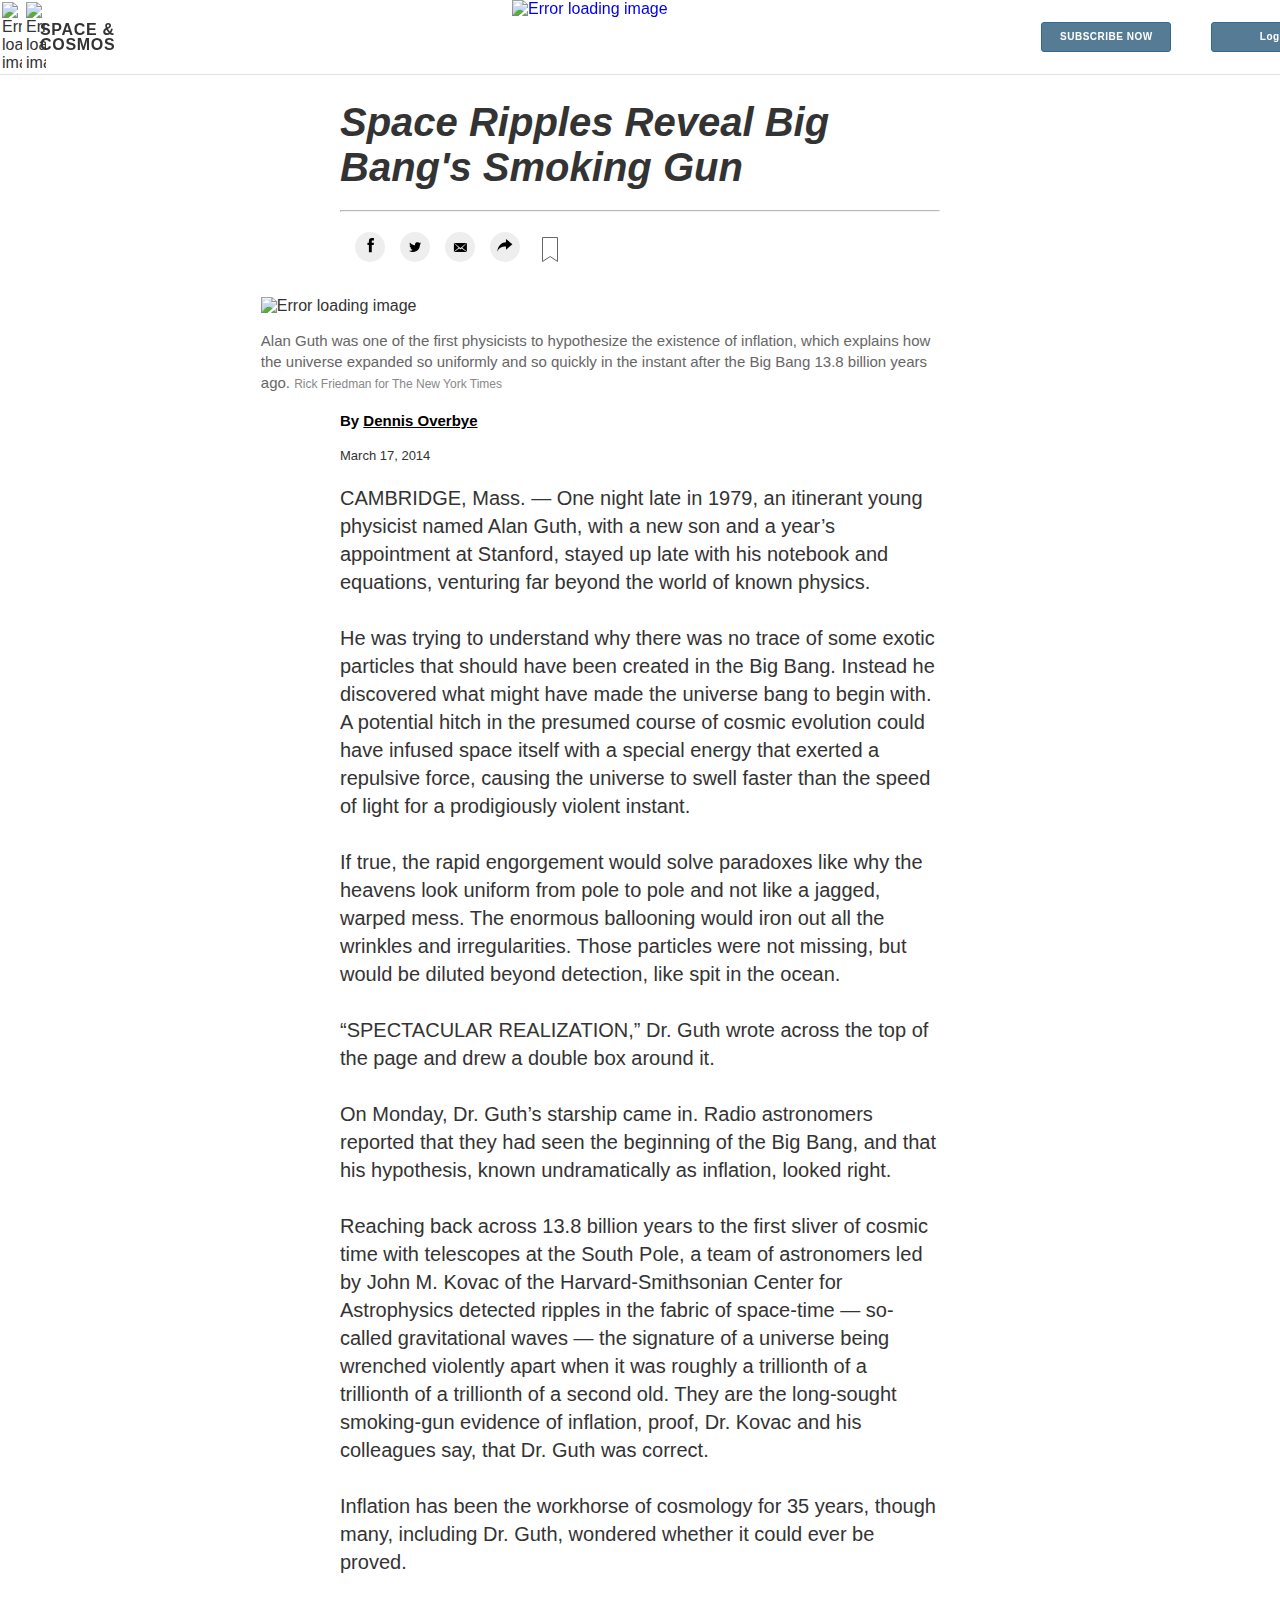
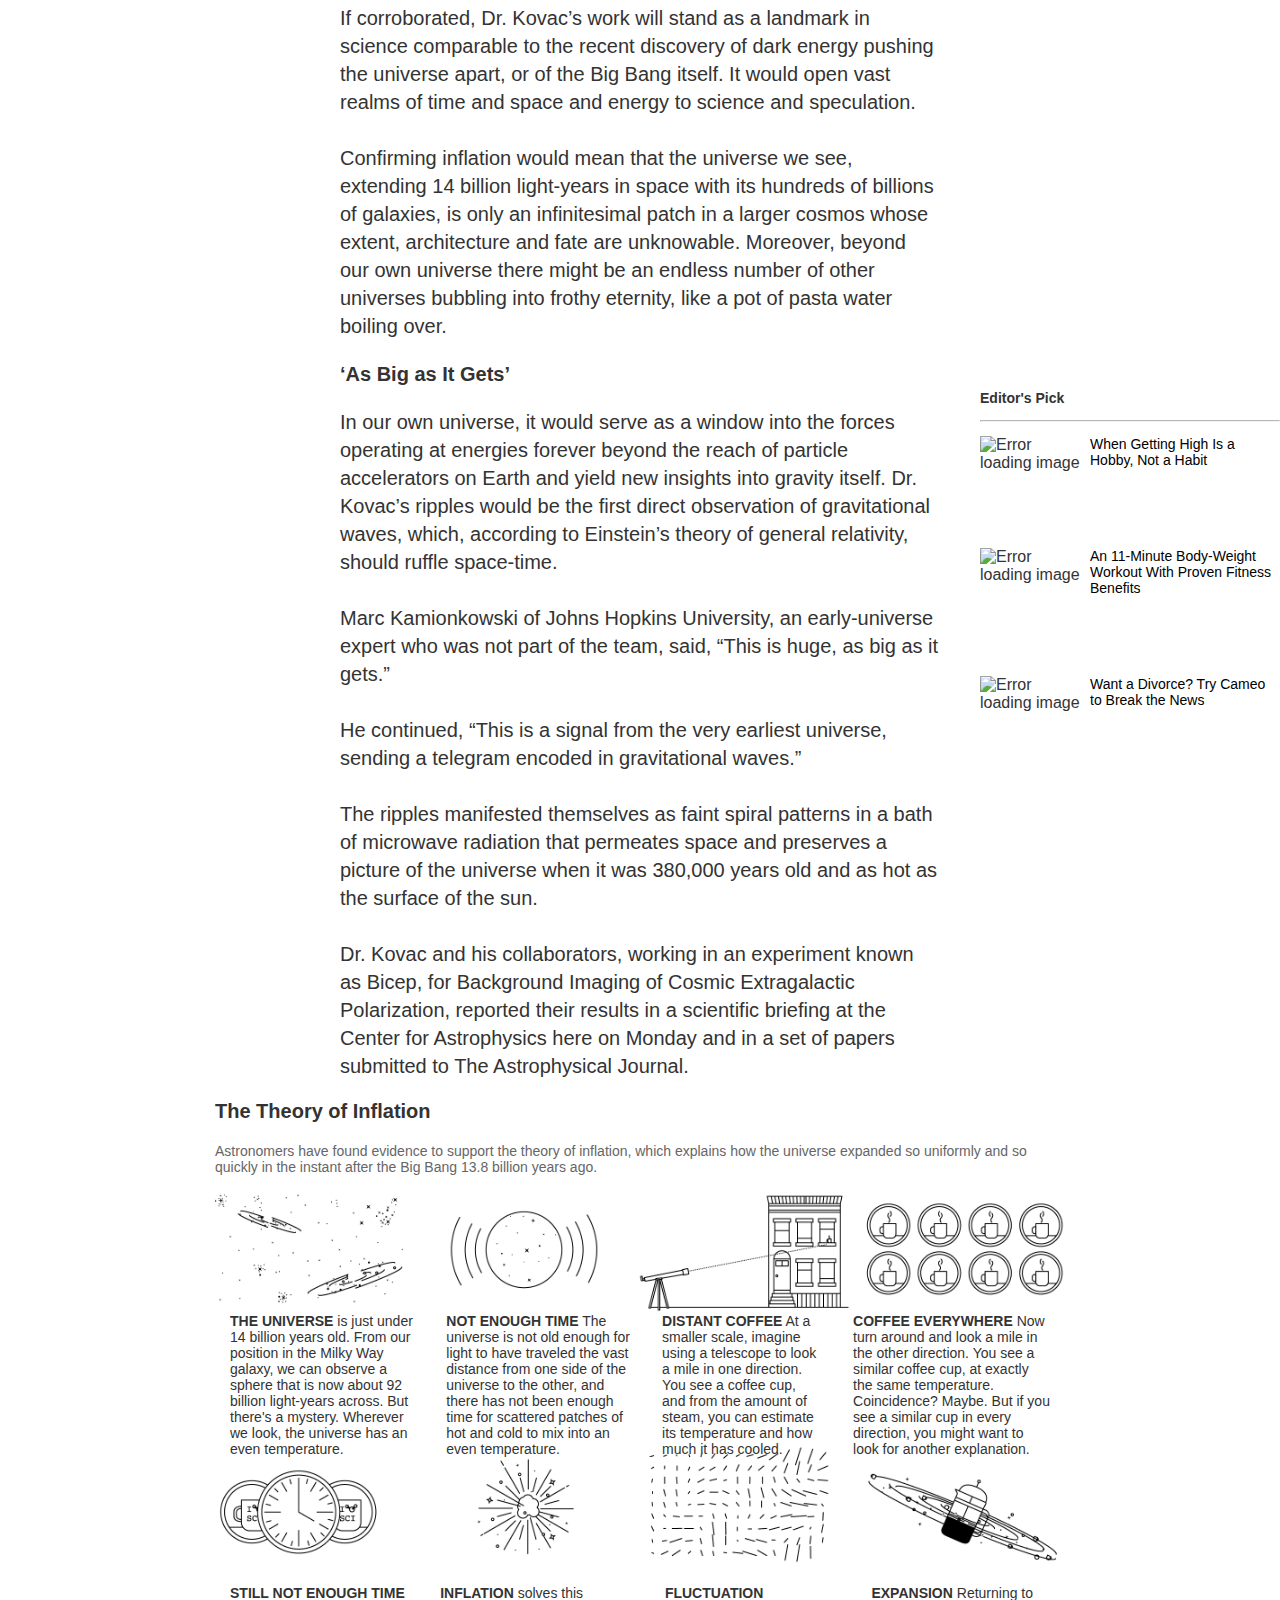
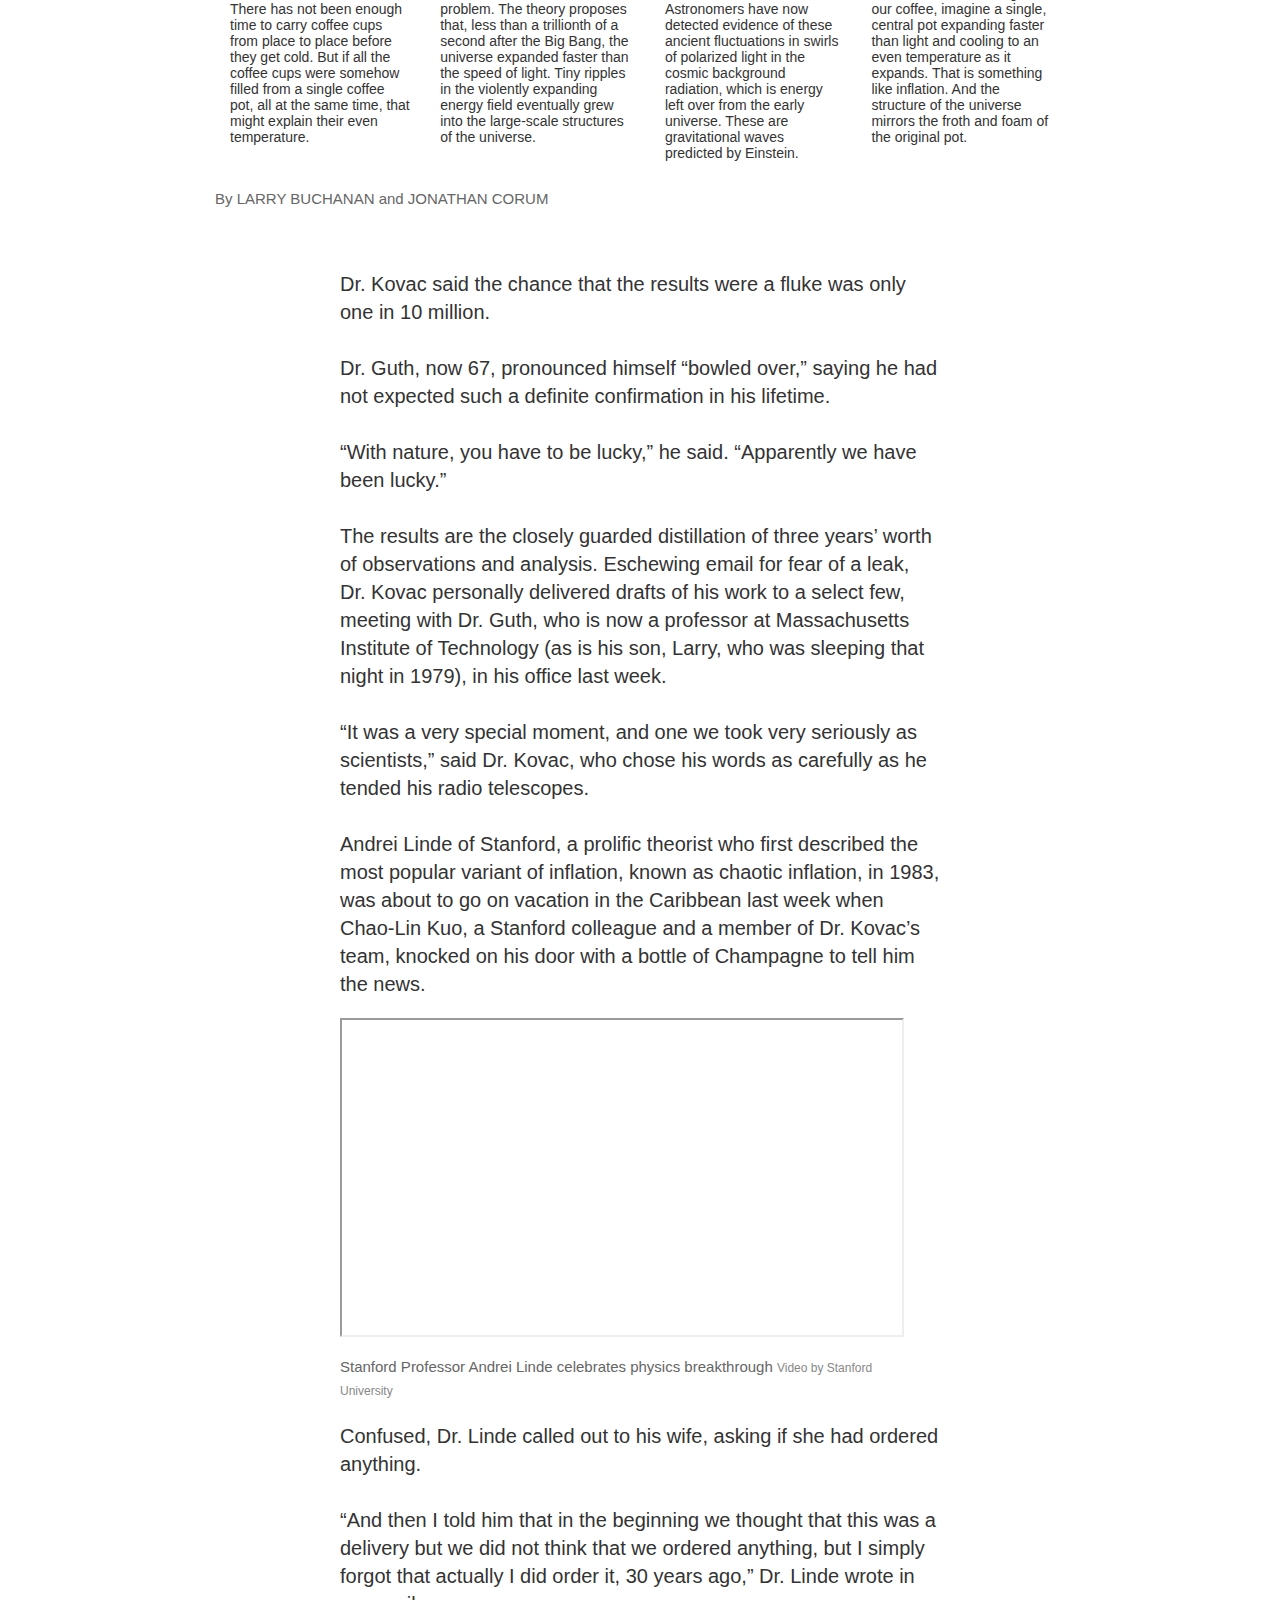
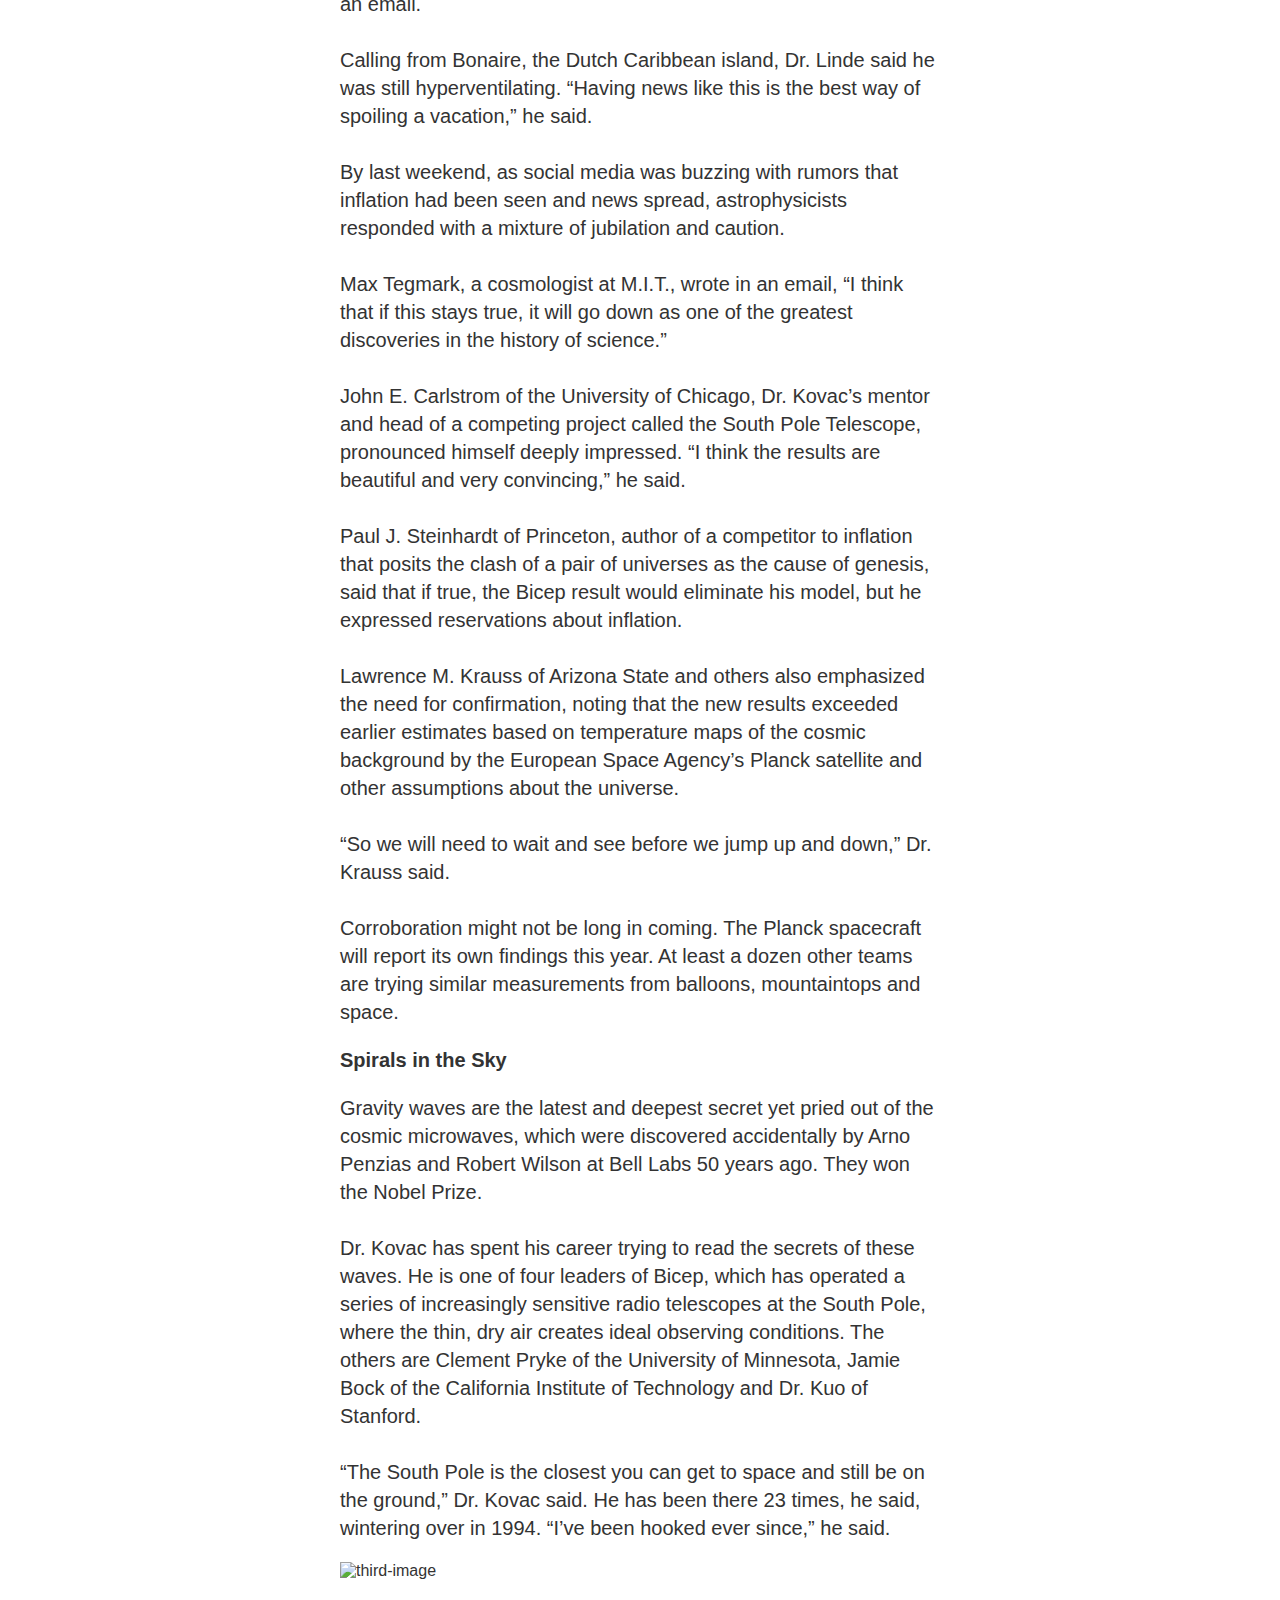
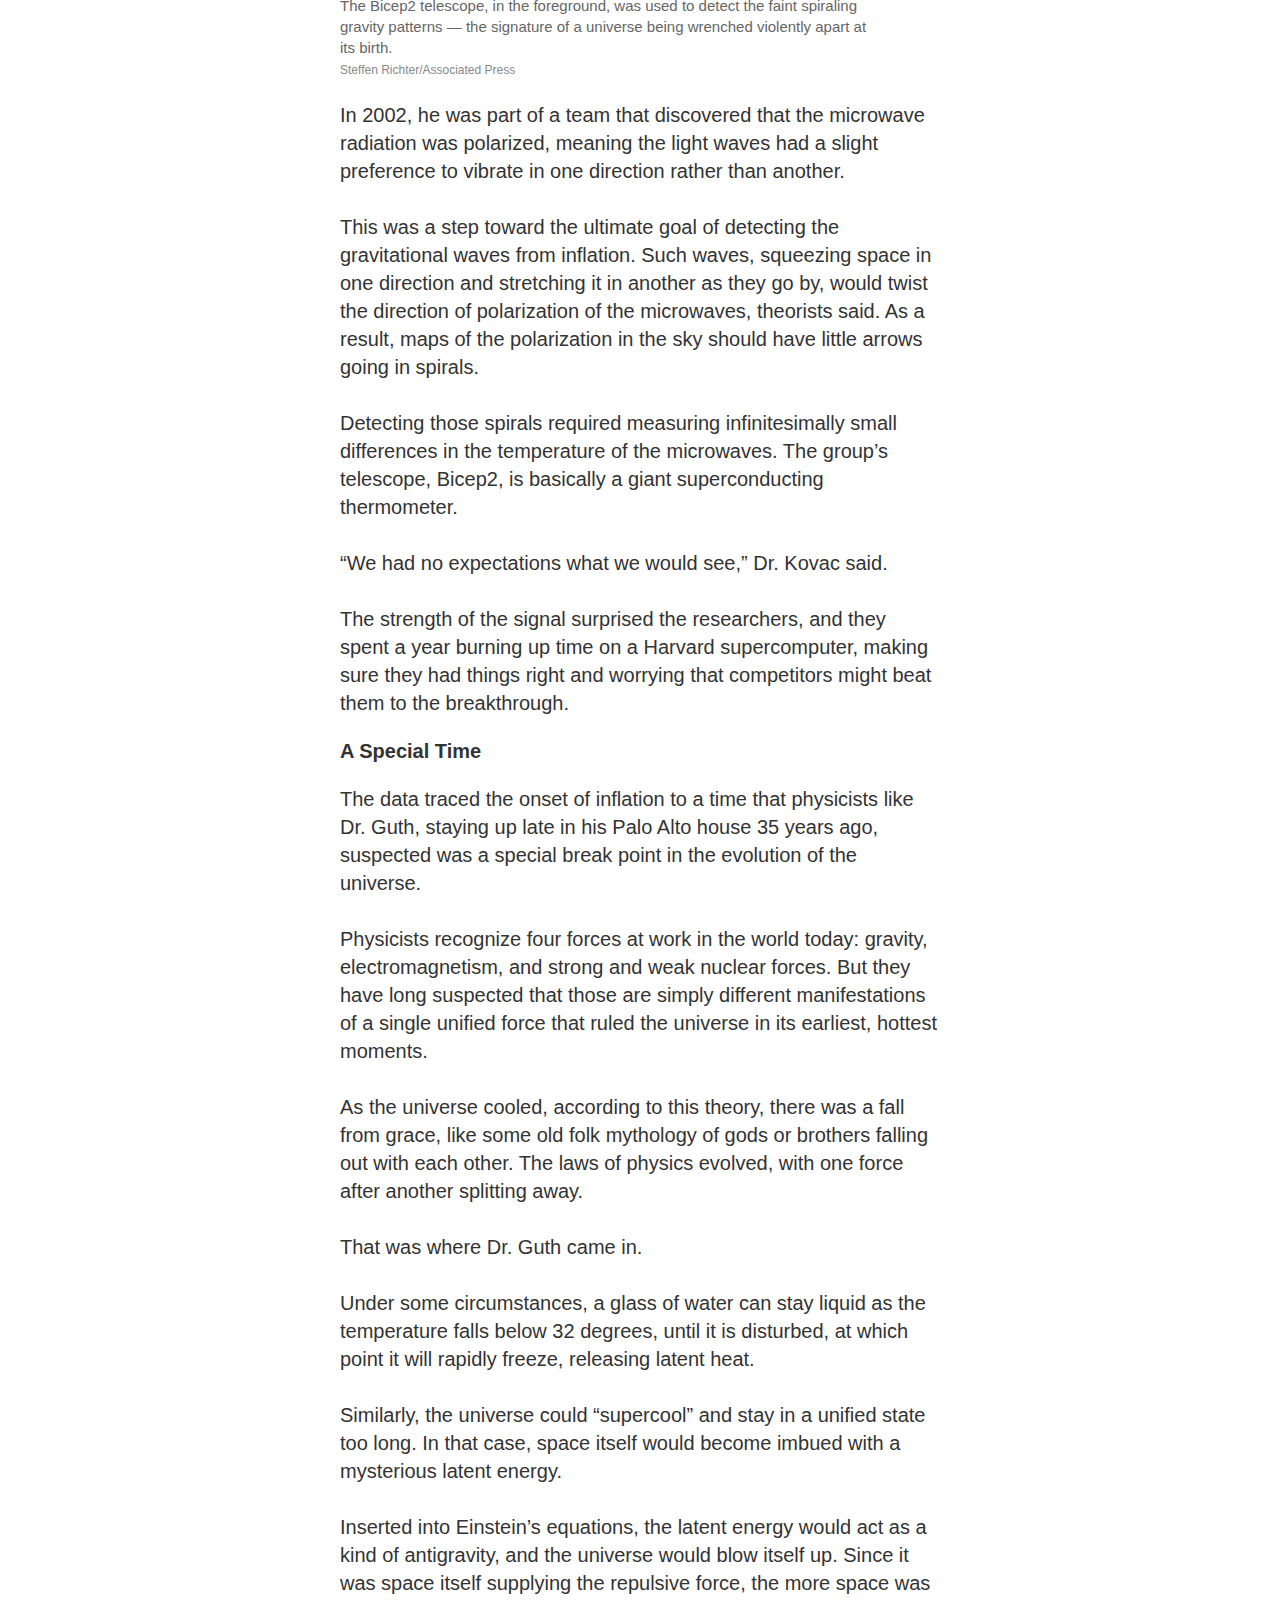
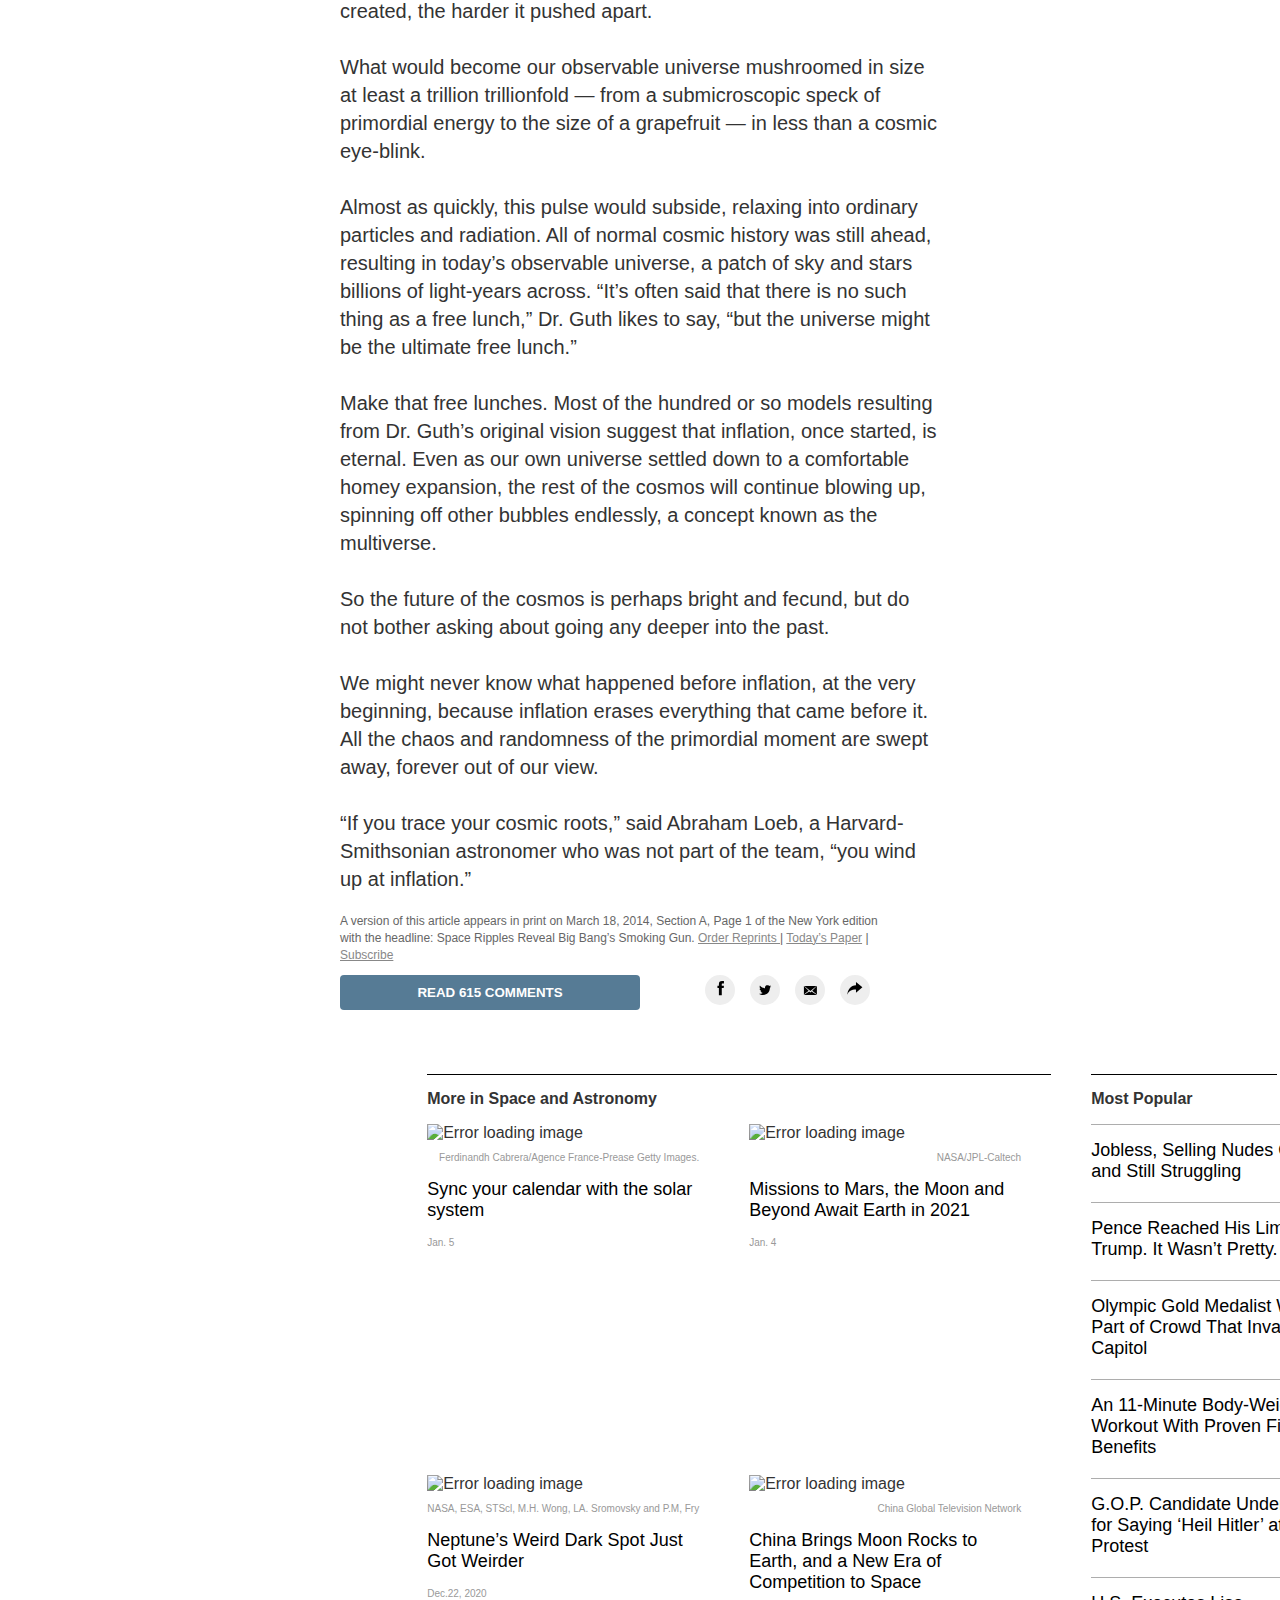
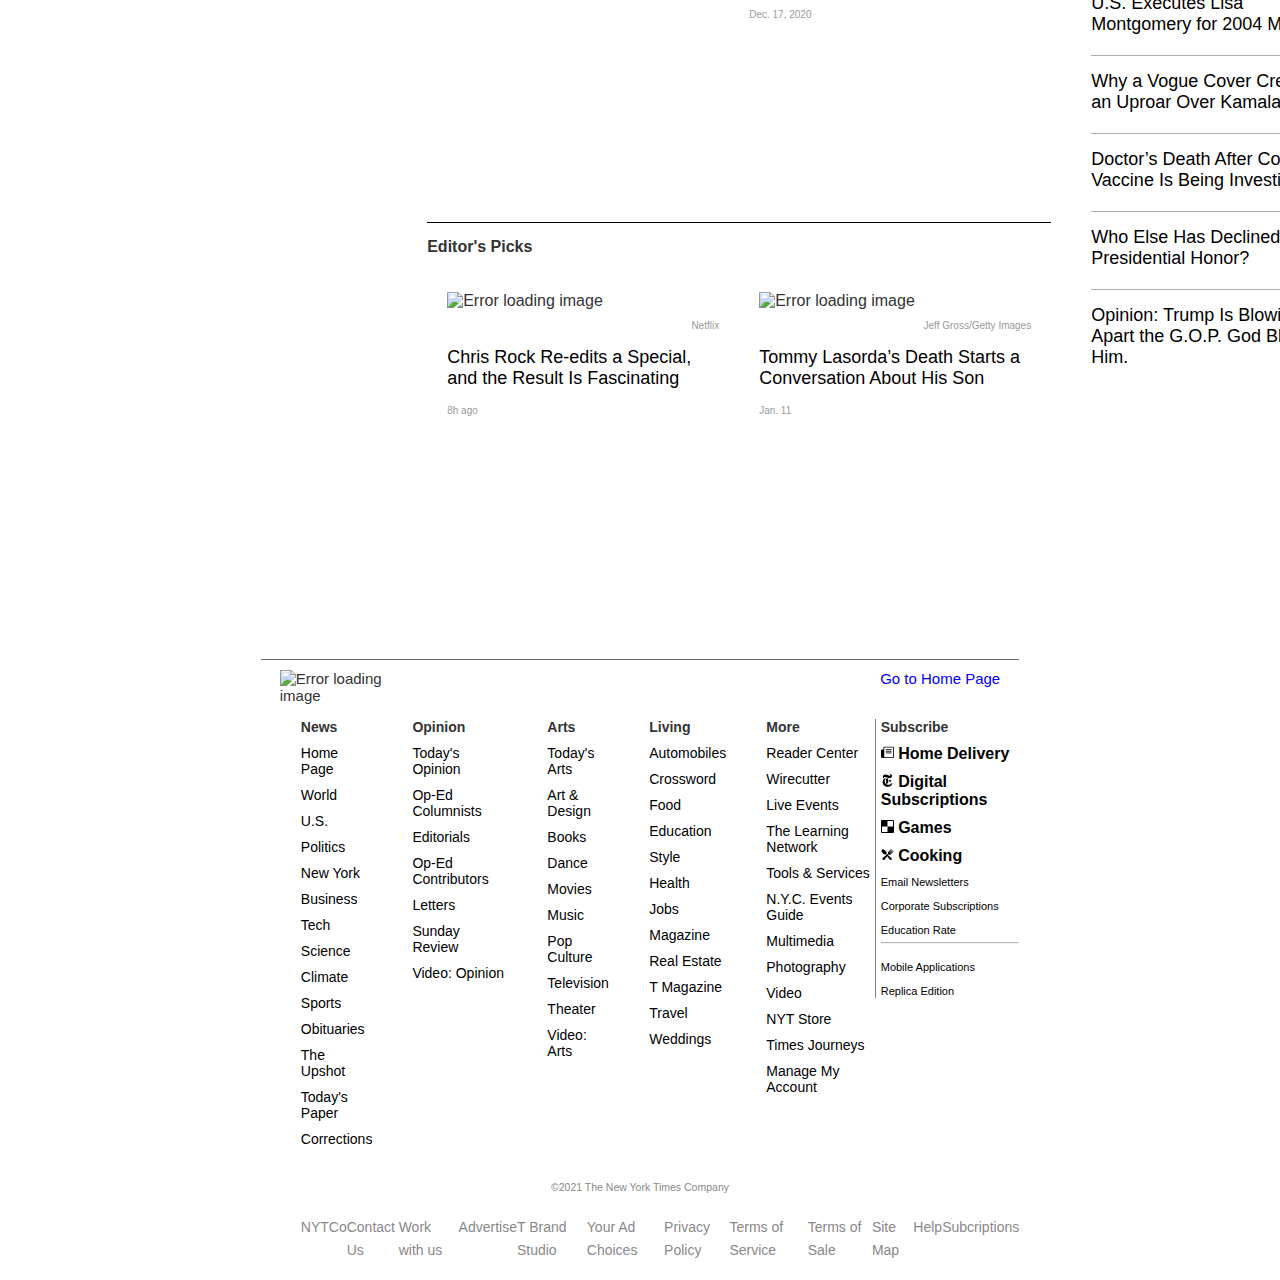
==== commit 17978507: "Descriptions, gitignore and license (PR changes)" ====
--- a/index.html
+++ b/index.html
@@ -18,20 +18,20 @@
         <div id="nav-bar-icons">
           <img
             src="assets/menu-icon.PNG"
-            alt=""
+            alt="Error loading image"
             id="menu-icon"
             class="nav-icon"
           />
           <img
             src="assets/search-icon.PNG"
-            alt=""
+            alt="Error loading image"
             id="search-icon"
             class="nav-icon"
           />
         </div>
         <p id="nav-text">SPACE & COSMOS</p>
         <a href="#"
-          ><img src="assets/new-york-times-logo.png" alt="" id="nyt-logo"
+          ><img src="assets/new-york-times-logo.png" alt="Error loading image" id="nyt-logo"
         /></a>
         <div id="subscribe-button">
           <button>SUBSCRIBE NOW</button>
@@ -121,7 +121,7 @@
         </div>
       </div>
       <section id="main-image">
-        <img src="assets/main-image.jpg" alt="" />
+        <img src="assets/main-image.jpg" alt="Error loading image" />
         <p class="footer-media-text">
           Alan Guth was one of the first physicists to hypothesize the existence
           of inflation, which explains how the universe expanded so uniformly
@@ -207,7 +207,7 @@
             <img
               class="sideeditorspickimage"
               src="assets/editorspick1.jpg"
-              alt=""
+              alt="Error loading image"
             />
             <a href="#">
               <p class="sideeditorspicktext">
@@ -219,7 +219,7 @@
             <img
               class="sideeditorspickimage"
               src="assets/editorspick2.jpg"
-              alt=""
+              alt="Error loading image"
             />
             <a href="#">
               <p class="sideeditorspicktext">
@@ -231,7 +231,7 @@
             <img
               class="sideeditorspickimage"
               src="assets/editorspick3.jpg"
-              alt=""
+              alt="Error loading image"
             />
             <a href="#">
               <p class="sideeditorspicktext">
@@ -655,7 +655,7 @@
           <h2>More in Space and Astronomy</h2>
           <ul id="space-and-astronomy-grid">
             <li>
-              <img src="assets/FooterArticleImages/synccalendar.jpeg" alt="" />
+              <img src="assets/FooterArticleImages/synccalendar.jpeg" alt="Error loading image" />
               <p class="suggested-source">
                 Ferdinandh Cabrera/Agence France-Prease Getty Images.
               </p>
@@ -665,32 +665,32 @@
               <p class="suggested-date">Jan. 5</p>
             </li>
             <li>
-              <img src="assets/FooterArticleImages/missionsmars.jpeg" alt="" />
+              <img src="assets/FooterArticleImages/missionsmars.jpeg" alt="Error loading image" />
               <p class="suggested-source">NASA/JPL-Caltech</p>
               <p class="suggested-title">
-                <a href="">
+                <a href="#">
                   Missions to Mars, the Moon and Beyond Await Earth in 2021
                 </a>
               </p>
               <p class="suggested-date">Jan. 4</p>
             </li>
             <li>
-              <img src="assets/FooterArticleImages/neptunewack.jpeg" alt="" />
+              <img src="assets/FooterArticleImages/neptunewack.jpeg" alt="Error loading image" />
               <p class="suggested-source">
                 NASA, ESA, STScl, M.H. Wong, LA. Sromovsky and P.M, Fry
               </p>
               <p class="suggested-title">
-                <a href="" class="">
+                <a href="#" class="">
                   Neptune’s Weird Dark Spot Just Got Weirder
                 </a>
               </p>
               <p class="suggested-date">Dec.22, 2020</p>
             </li>
             <li>
-              <img src="assets/FooterArticleImages/chinamoon.jpeg" alt="" />
+              <img src="assets/FooterArticleImages/chinamoon.jpeg" alt="Error loading image" />
               <p class="suggested-source">China Global Television Network</p>
               <p class="suggested-title">
-                <a href="" class="">
+                <a href="#" class="">
                   China Brings Moon Rocks to Earth, and a New Era of Competition
                   to Space
                 </a>
@@ -703,20 +703,20 @@
           <h2>Editor's Picks</h2>
           <ul id="editors-picks-grid">
             <li id="editor-pick-1">
-              <img src="assets/FooterArticleImages/chrisrock.jpeg" alt="" />
+              <img src="assets/FooterArticleImages/chrisrock.jpeg" alt="Error loading image" />
               <p class="suggested-source">Netflix</p>
               <p class="suggested-title">
-                <a href="" class="">
+                <a href="#" class="">
                   Chris Rock Re-edits a Special, and the Result Is Fascinating
                 </a>
               </p>
               <p class="suggested-date">8h ago</p>
             </li>
             <li>
-              <img src="assets/FooterArticleImages/tommylasorda.jpeg" alt="" />
+              <img src="assets/FooterArticleImages/tommylasorda.jpeg" alt="Error loading image" />
               <p class="suggested-source">Jeff Gross/Getty Images</p>
               <p class="suggested-title">
-                <a href="" class="">
+                <a href="#" class="">
                   Tommy Lasorda’s Death Starts a Conversation About His Son
                 </a>
               </p>
@@ -778,7 +778,7 @@
         <div class="nyt-logo-container">
           <img
             src="assets/new-york-times-logo.png"
-            alt=""
+            alt="Error loading image"
             class="nyt-logo-footer"
           />
           <a href="#" id="home-page-link">Go to Home Page</a>
@@ -837,7 +837,7 @@
         <div class="nyt-logo-container">
           <img
             src="assets/new-york-times-logo.png"
-            alt=""
+            alt="Error loading image"
             class="nyt-logo-footer"
           />
           <a href="#">Go to Home Page</a>
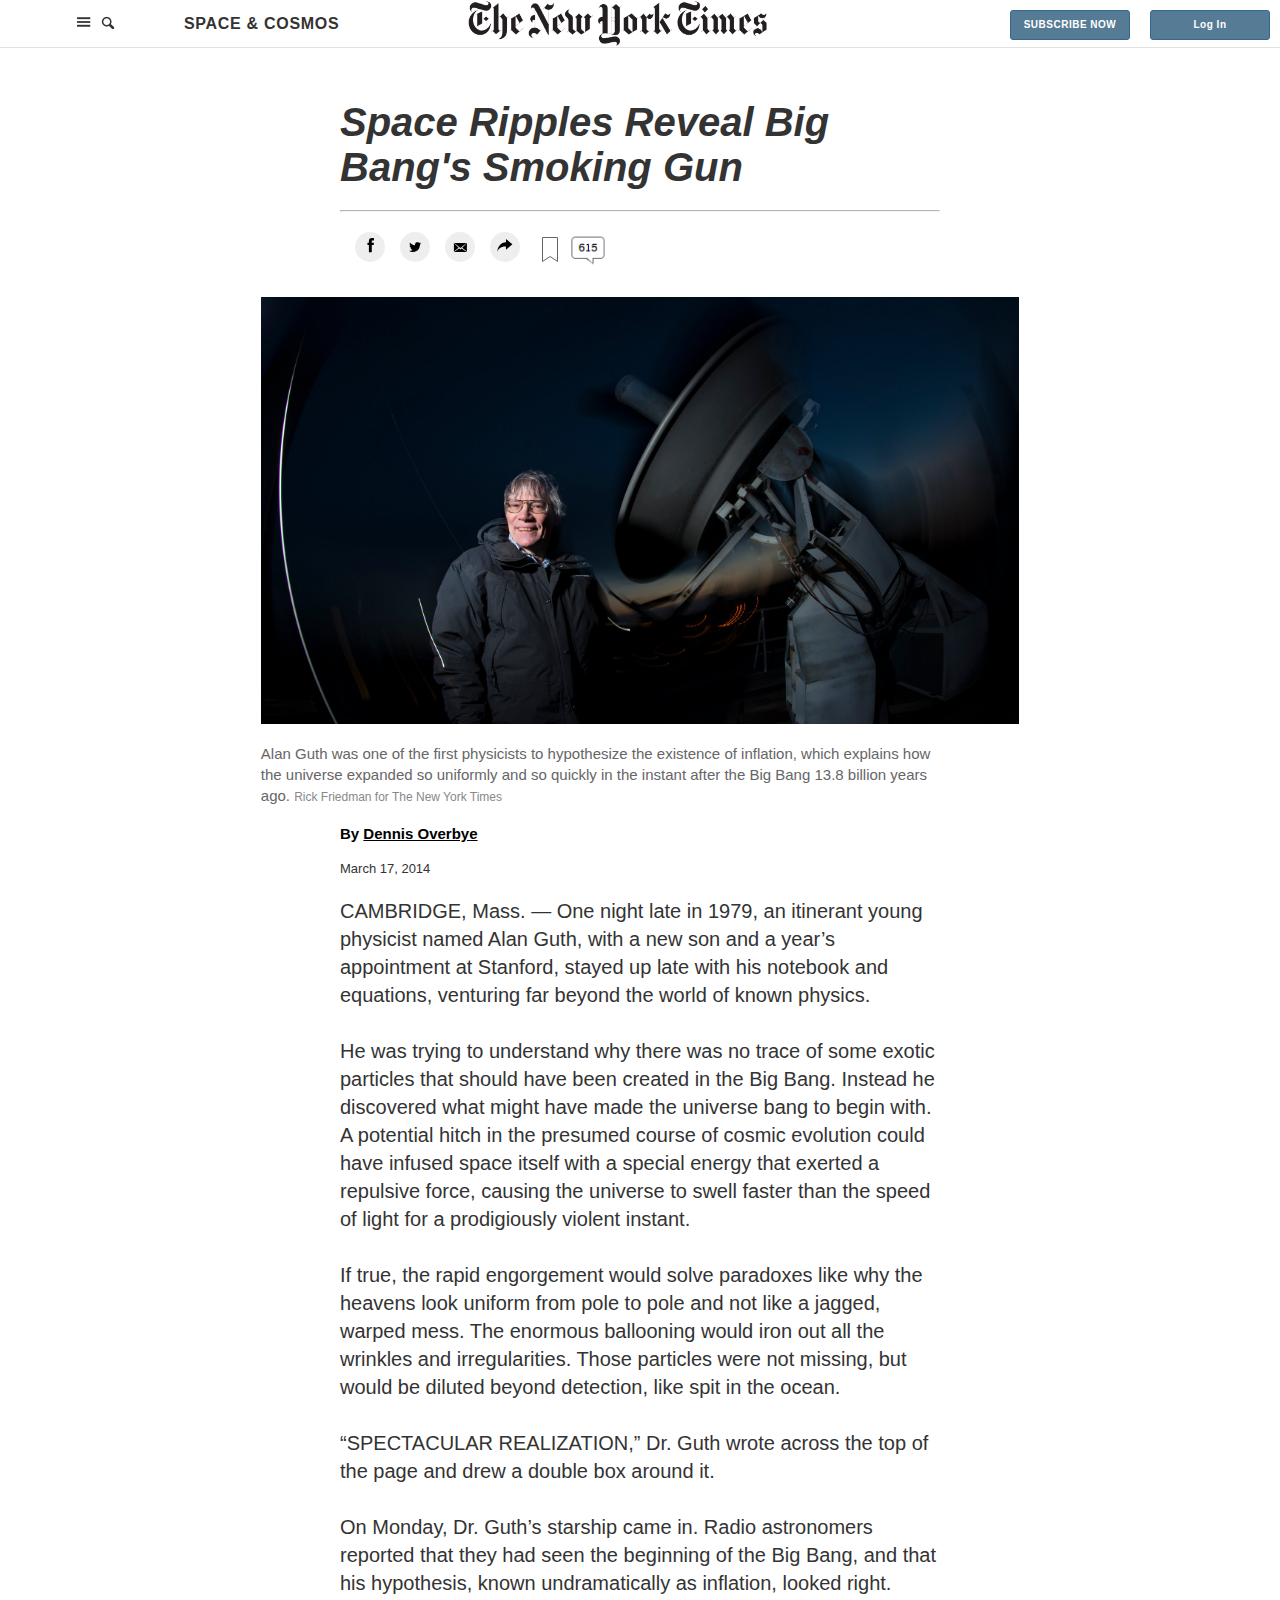
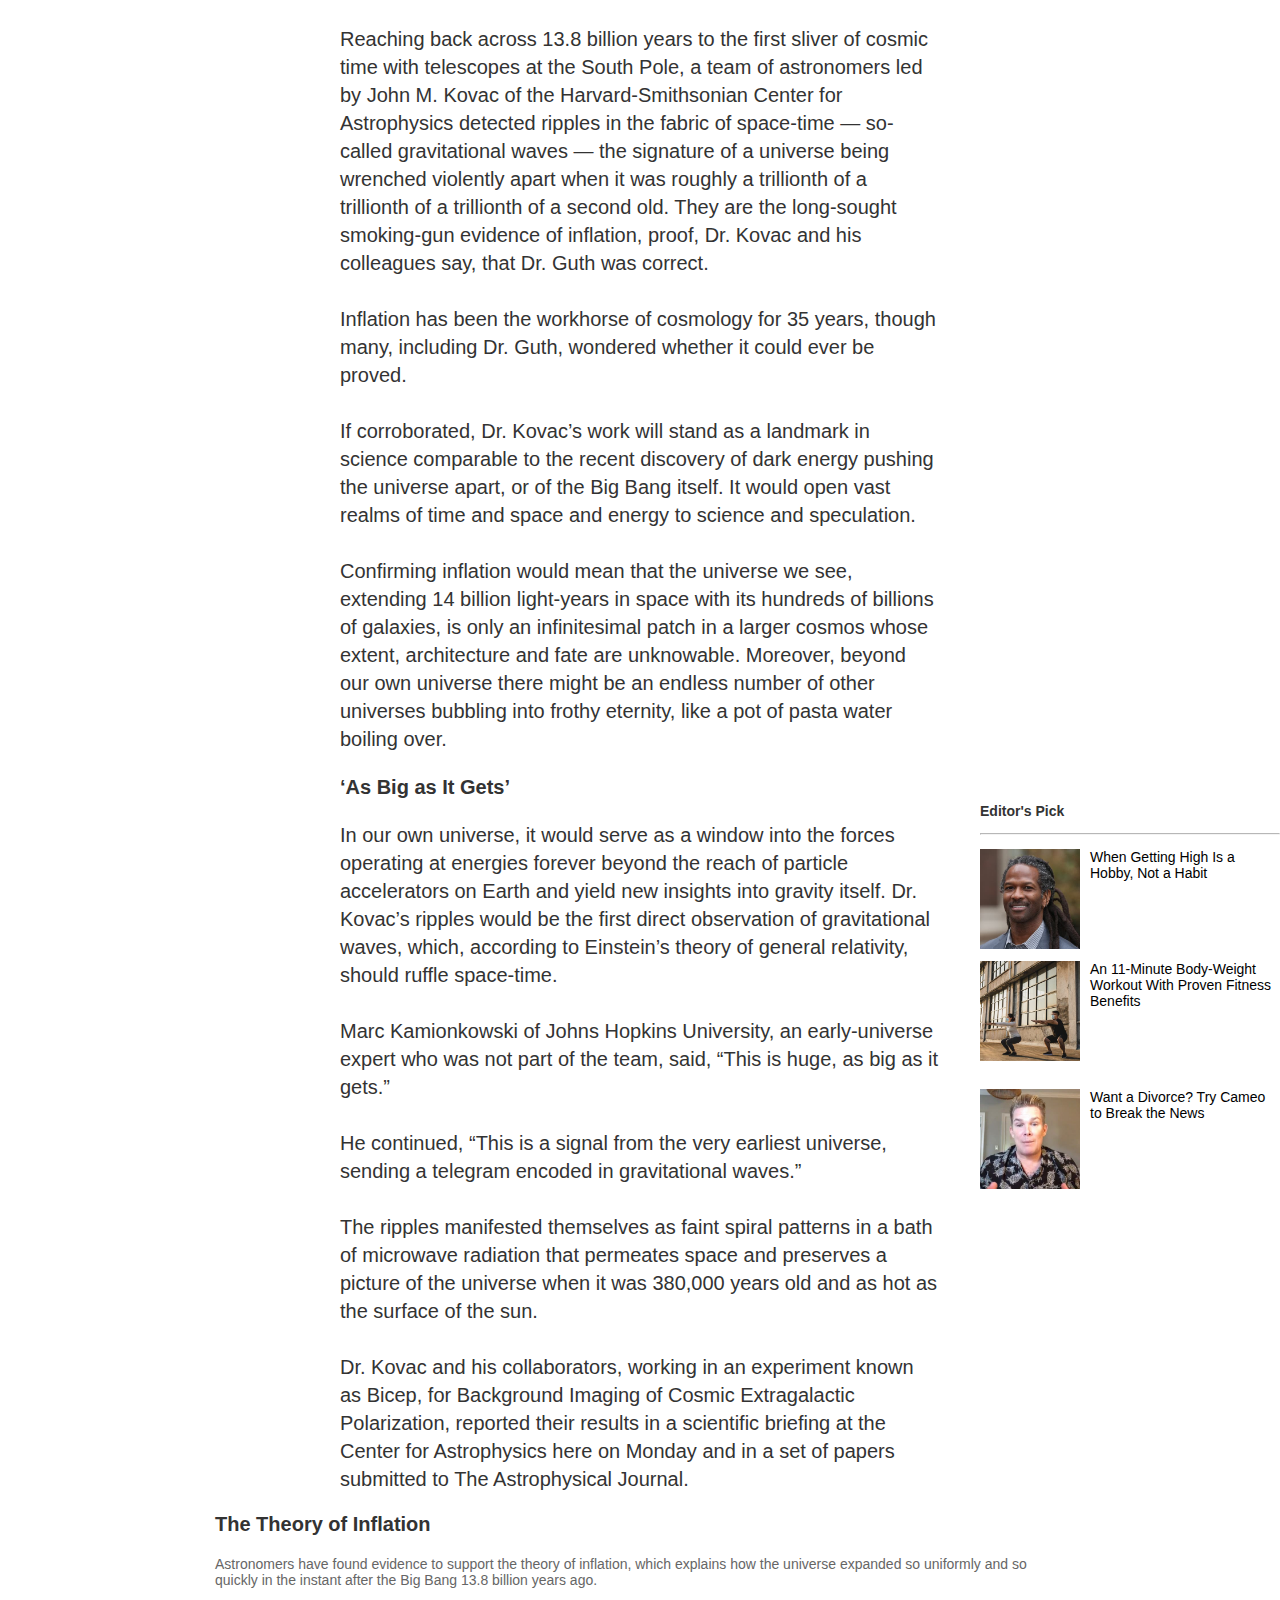
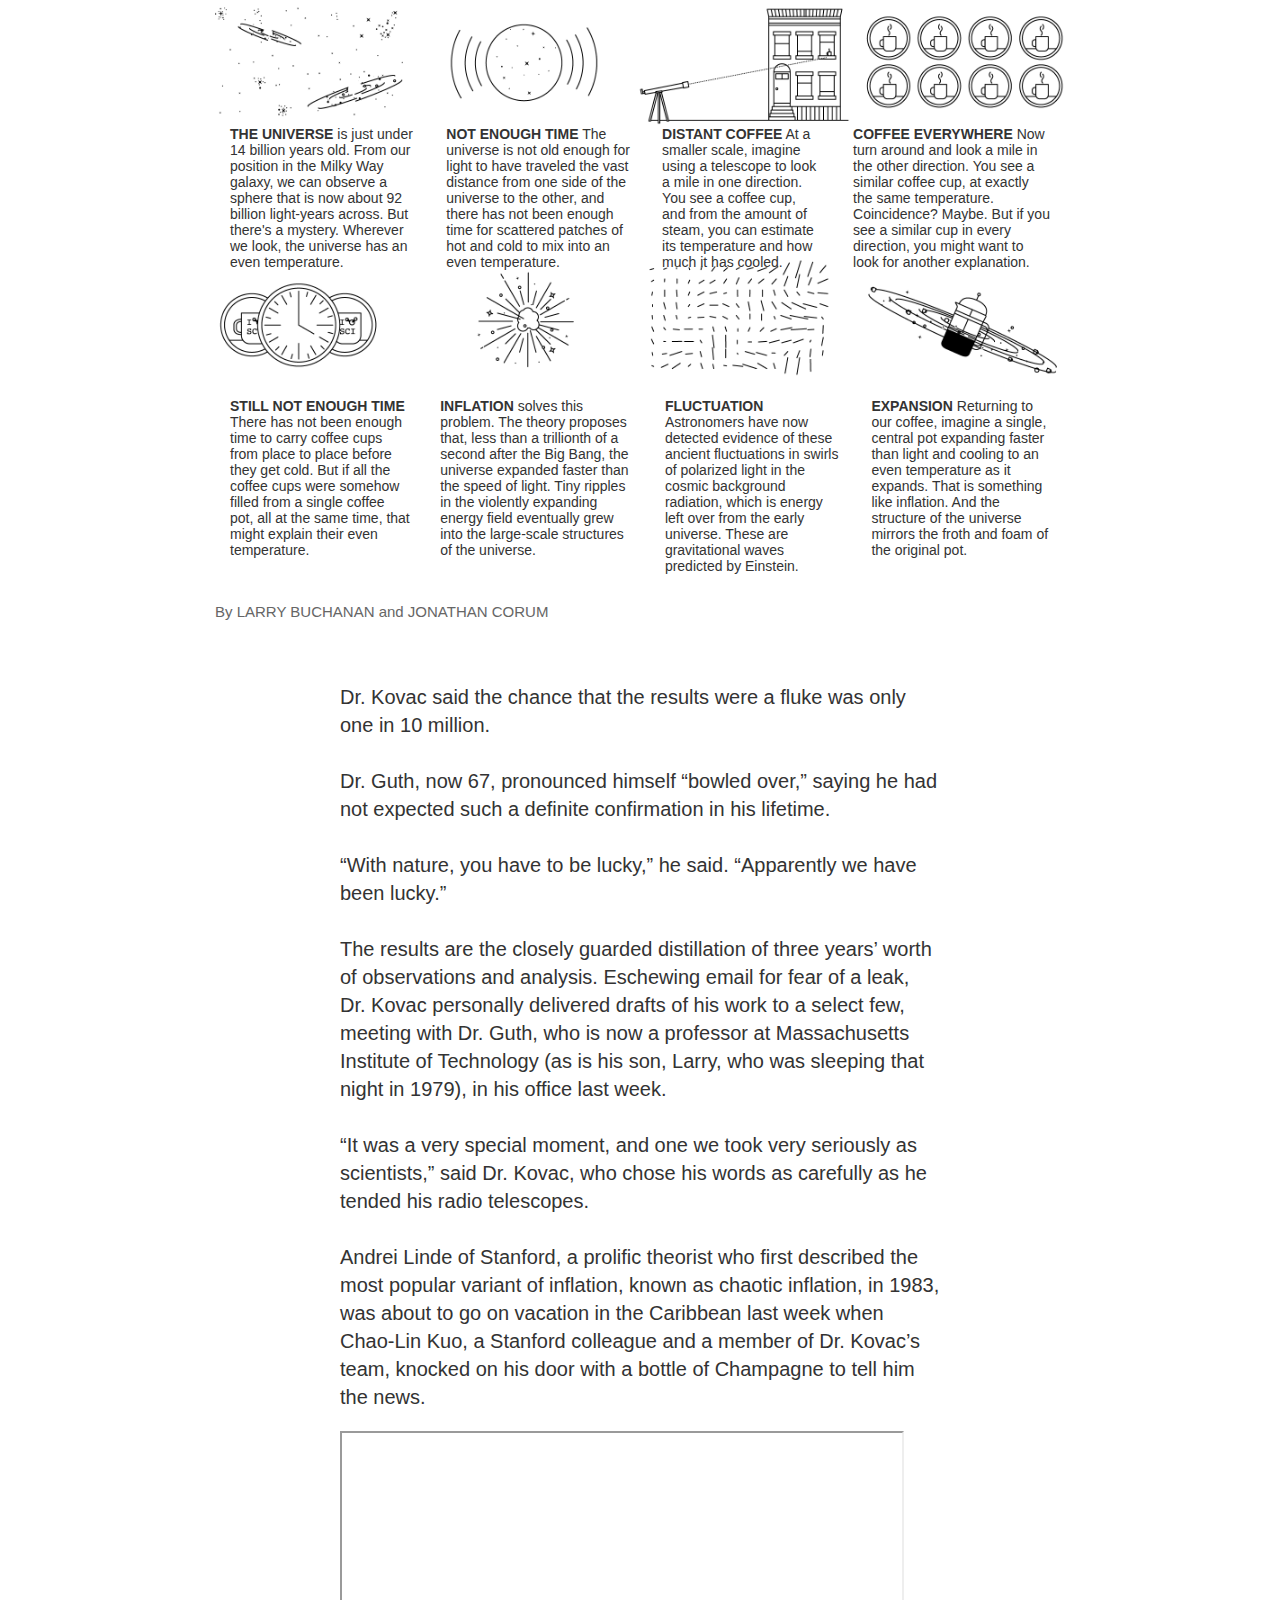
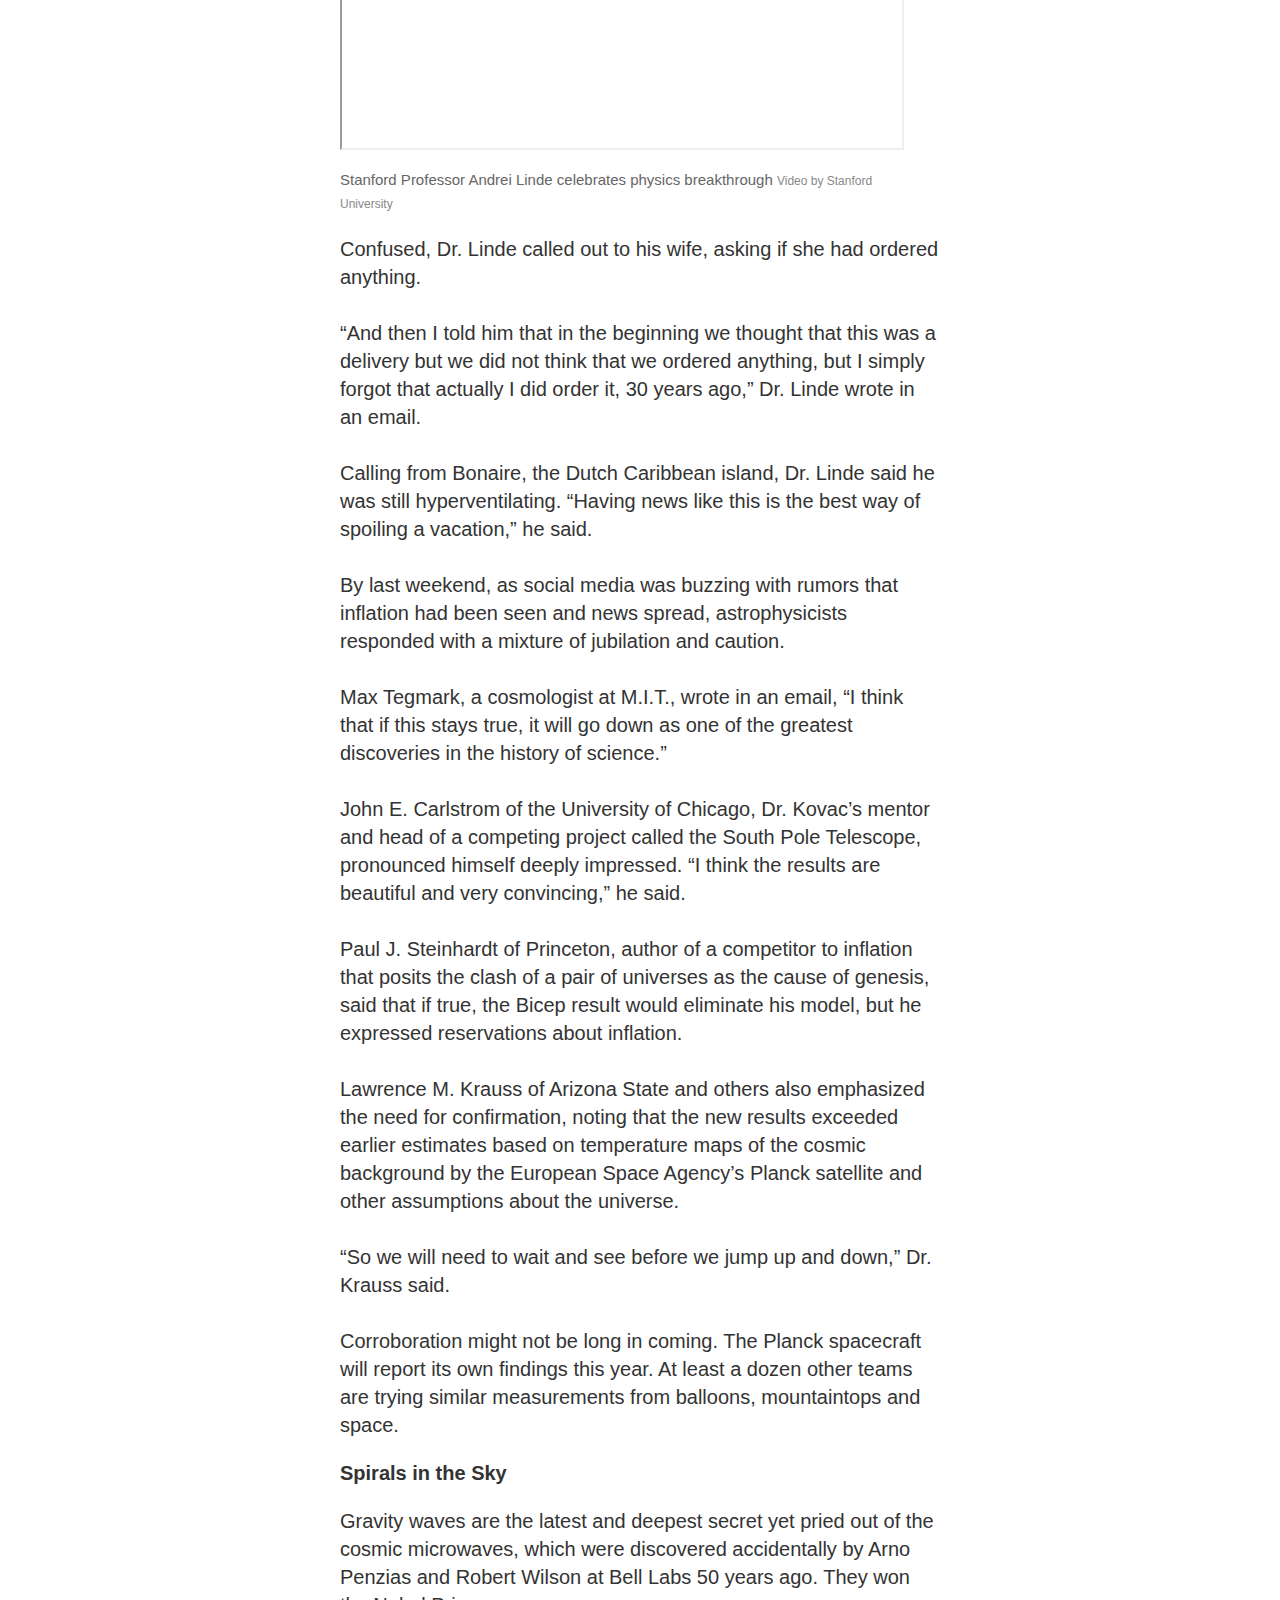
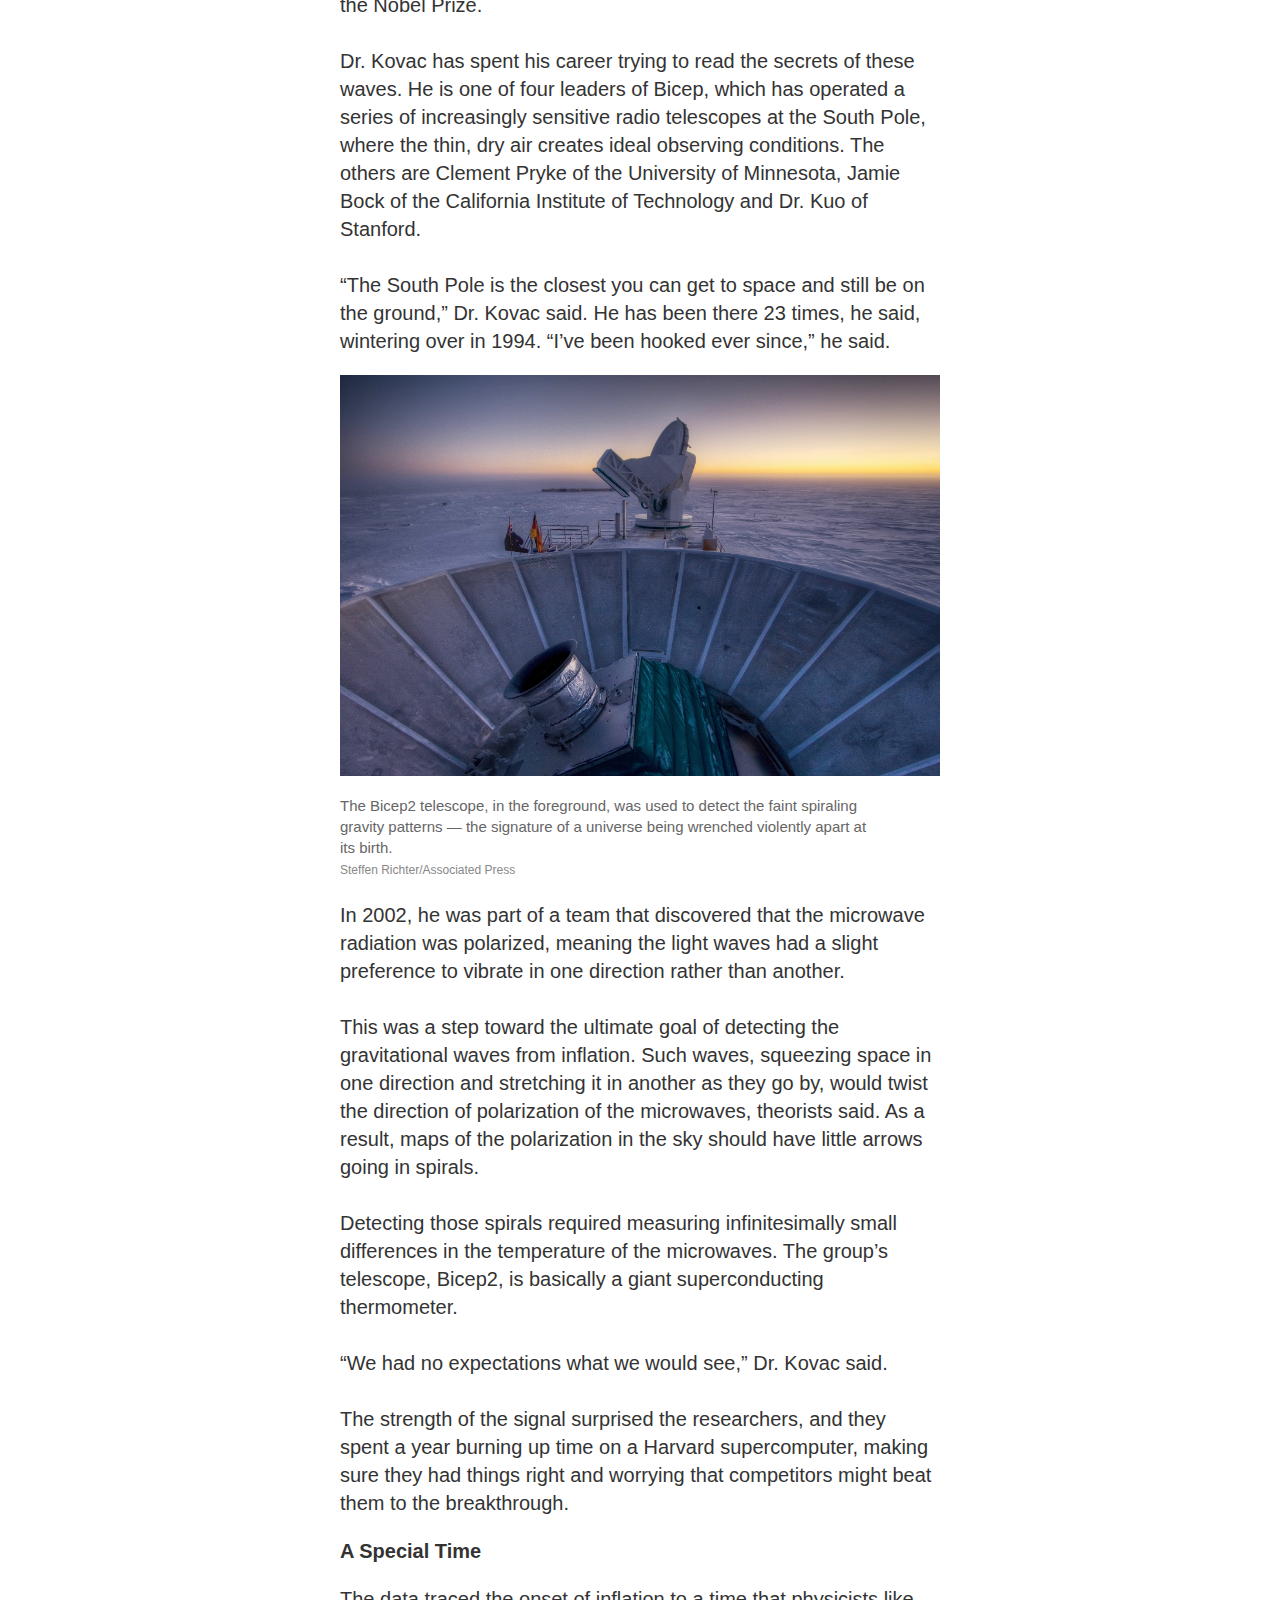
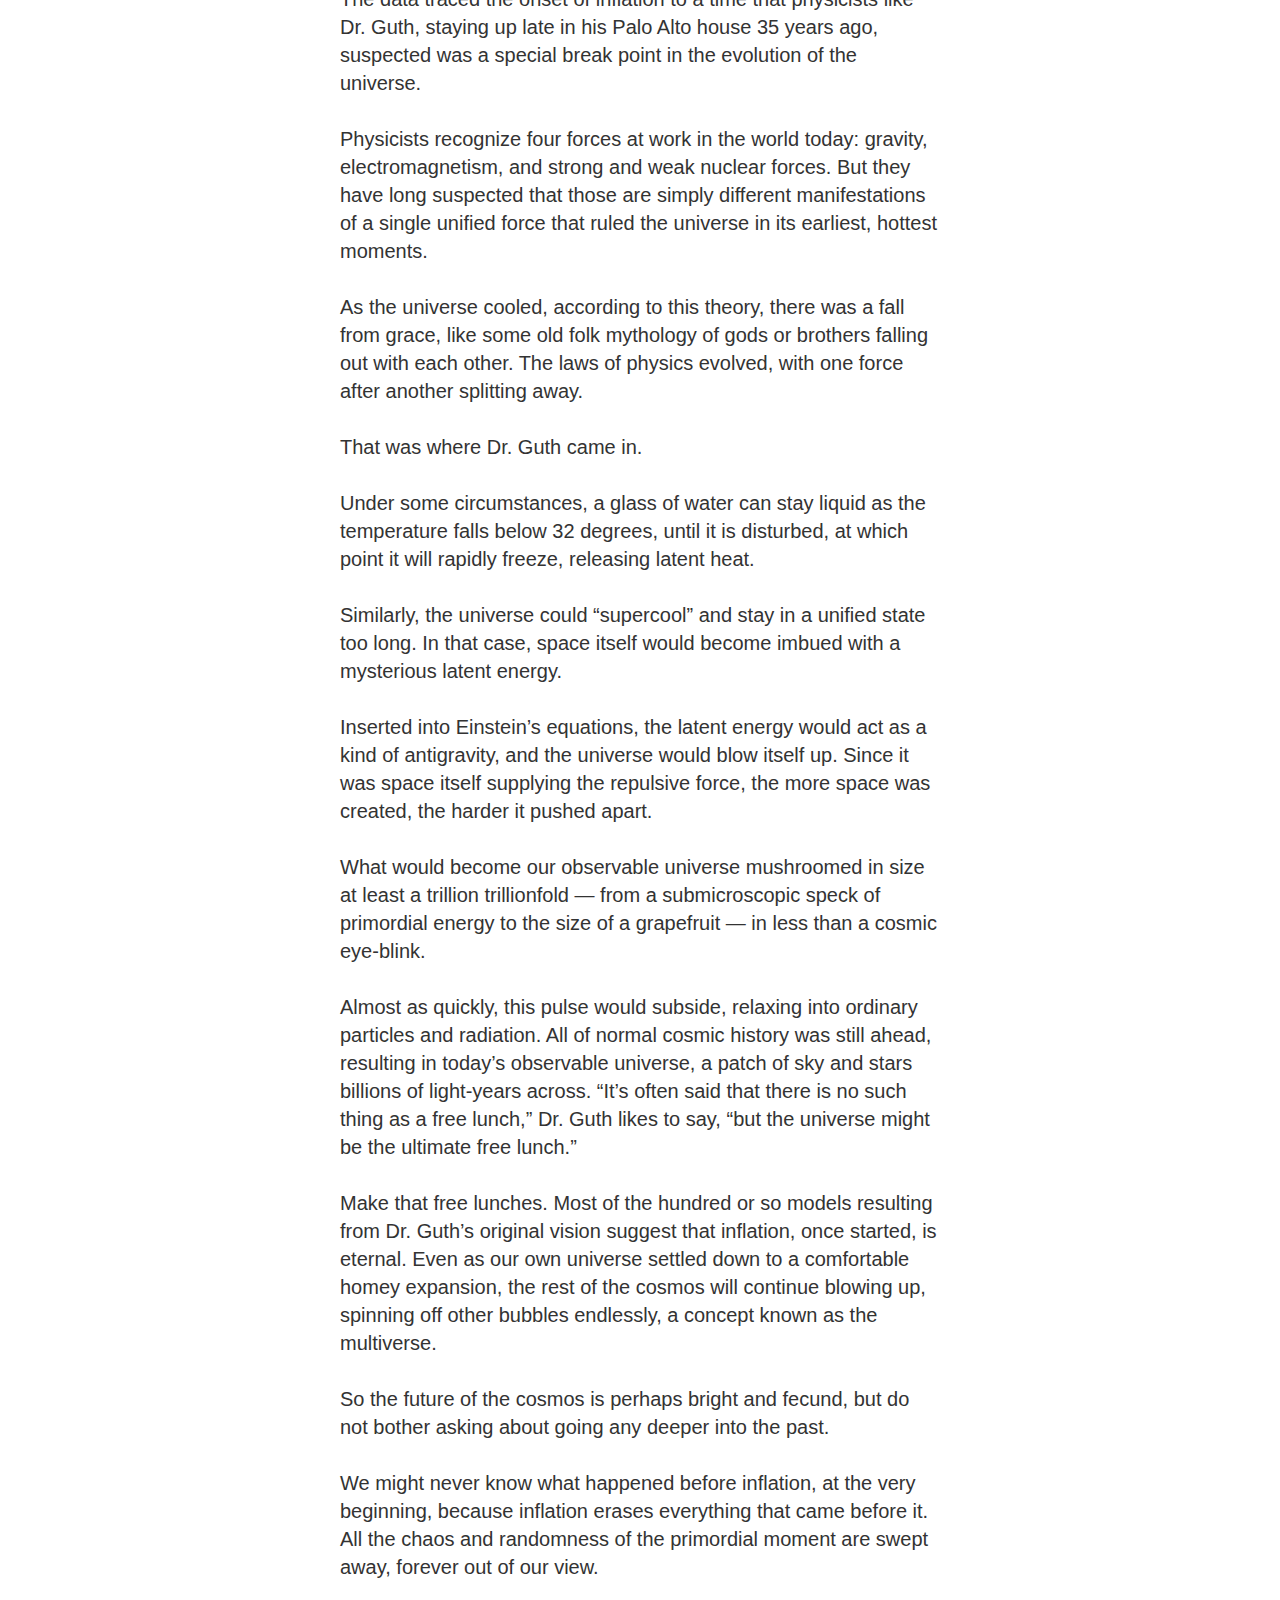
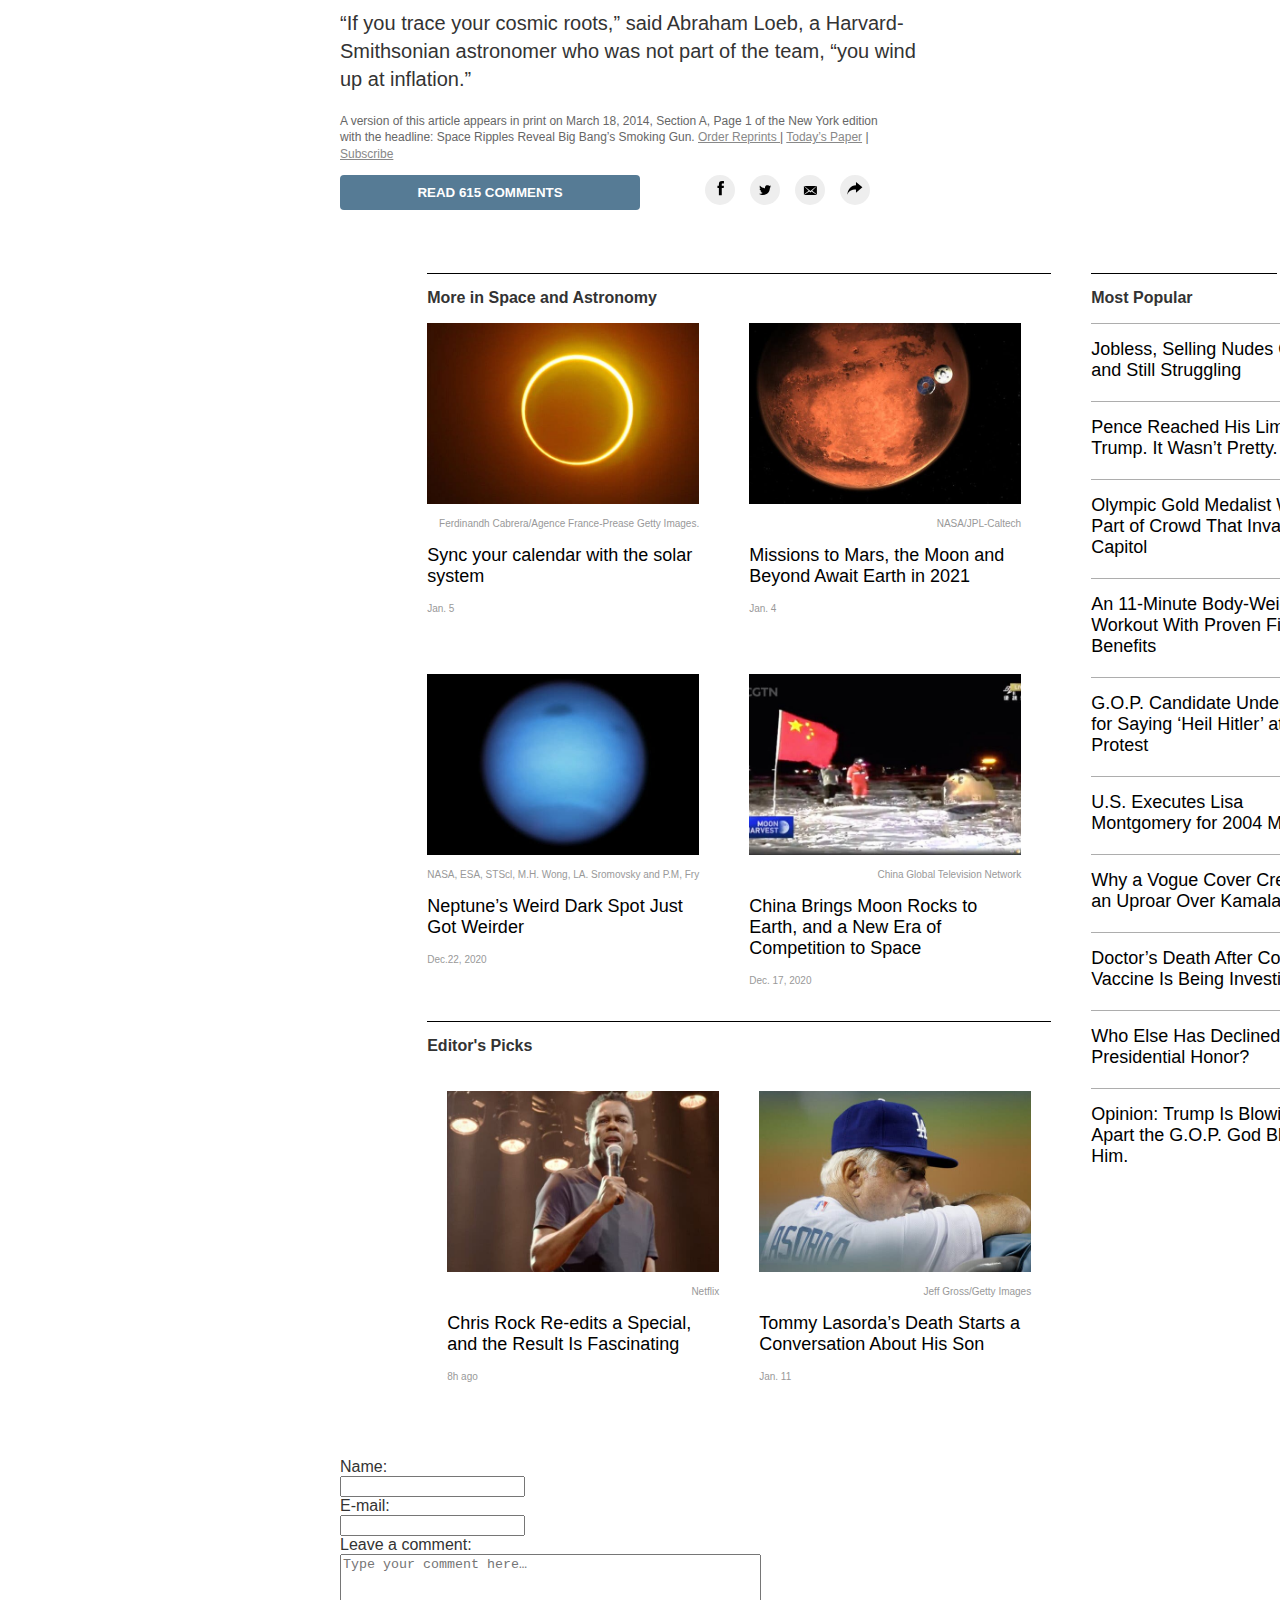
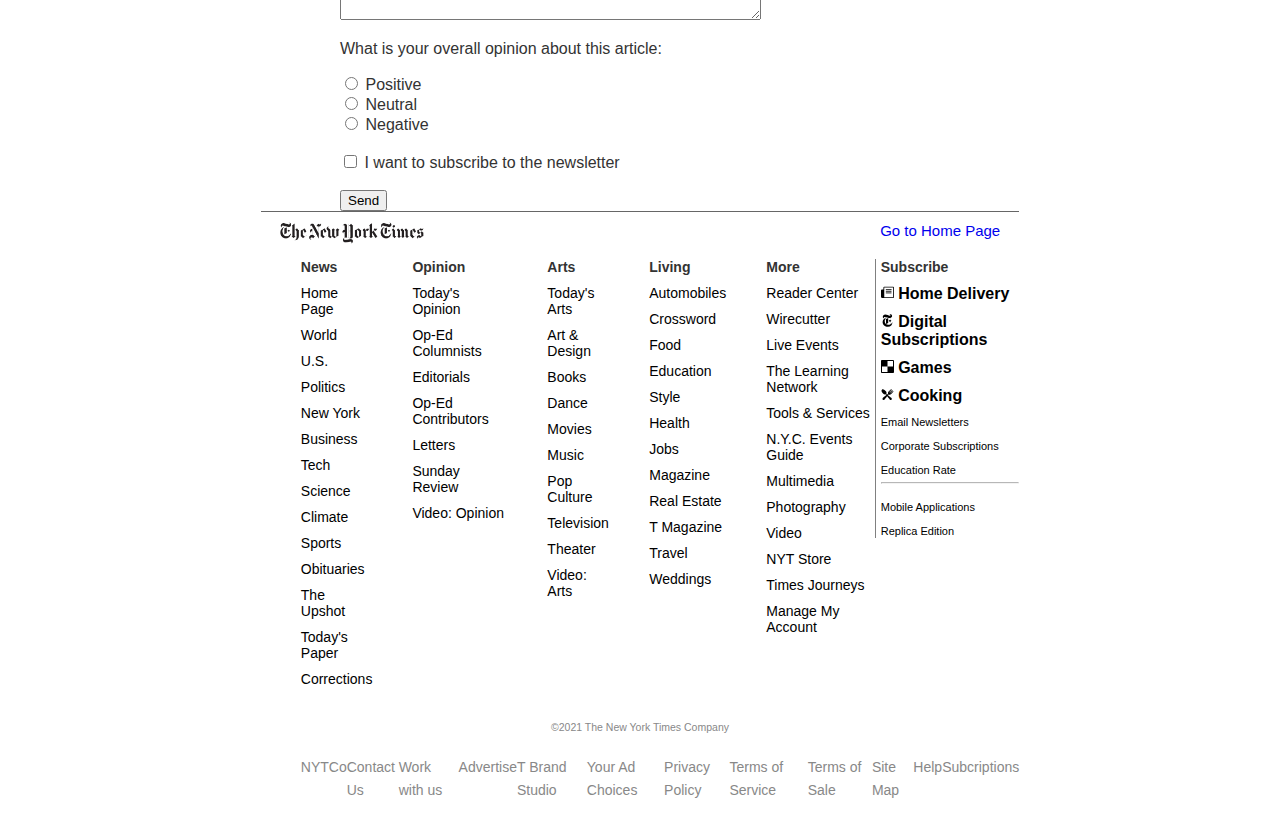
==== commit 95e5ce35: "Added form to bottom of page." ====
--- a/index.html
+++ b/index.html
@@ -31,7 +31,10 @@
         </div>
         <p id="nav-text">SPACE & COSMOS</p>
         <a href="#"
-          ><img src="assets/new-york-times-logo.png" alt="Error loading image" id="nyt-logo"
+          ><img
+            src="assets/new-york-times-logo.png"
+            alt="Error loading image"
+            id="nyt-logo"
         /></a>
         <div id="subscribe-button">
           <button>SUBSCRIBE NOW</button>
@@ -201,7 +204,6 @@
           <p class="sideeditorspicktitle">Editor's Pick</p>
           <hr />
         </li>
-
         <li>
           <div>
             <img
@@ -212,8 +214,8 @@
             <a href="#">
               <p class="sideeditorspicktext">
                 When Getting High Is a Hobby, Not a Habit
-              </p></a
-            >
+              </p>
+            </a>
           </div>
           <div>
             <img
@@ -224,8 +226,8 @@
             <a href="#">
               <p class="sideeditorspicktext">
                 An 11-Minute Body-Weight Workout With Proven Fitness Benefits
-              </p></a
-            >
+              </p>
+            </a>
           </div>
           <div>
             <img
@@ -236,8 +238,8 @@
             <a href="#">
               <p class="sideeditorspicktext">
                 Want a Divorce? Try Cameo to Break the News
-              </p></a
-            >
+              </p>
+            </a>
           </div>
         </li>
       </ul>
@@ -474,6 +476,7 @@
         over in 1994. “I’ve been hooked ever since,” he said.
       </p>
     </section>
+
     <section id="third-image">
       <img src="assets/third-image.jpg" alt="third-image" />
       <p class="footer-media-text">
@@ -484,6 +487,7 @@
         >
       </p>
     </section>
+
     <section>
       <p>
         In 2002, he was part of a team that discovered that the microwave
@@ -511,9 +515,7 @@
         things right and worrying that competitors might beat them to the
         breakthrough.
       </p>
-
       <p class="subtitle">A Special Time</p>
-
       <p>
         The data traced the onset of inflation to a time that physicists like
         Dr. Guth, staying up late in his Palo Alto house 35 years ago, suspected
@@ -586,6 +588,7 @@
         up at inflation.”
       </p>
     </section>
+
     <section>
       <p class="article-footer-text">
         A version of this article appears in print on March 18, 2014, Section A,
@@ -655,7 +658,10 @@
           <h2>More in Space and Astronomy</h2>
           <ul id="space-and-astronomy-grid">
             <li>
-              <img src="assets/FooterArticleImages/synccalendar.jpeg" alt="Error loading image" />
+              <img
+                src="assets/FooterArticleImages/synccalendar.jpeg"
+                alt="Error loading image"
+              />
               <p class="suggested-source">
                 Ferdinandh Cabrera/Agence France-Prease Getty Images.
               </p>
@@ -665,7 +671,10 @@
               <p class="suggested-date">Jan. 5</p>
             </li>
             <li>
-              <img src="assets/FooterArticleImages/missionsmars.jpeg" alt="Error loading image" />
+              <img
+                src="assets/FooterArticleImages/missionsmars.jpeg"
+                alt="Error loading image"
+              />
               <p class="suggested-source">NASA/JPL-Caltech</p>
               <p class="suggested-title">
                 <a href="#">
@@ -675,7 +684,10 @@
               <p class="suggested-date">Jan. 4</p>
             </li>
             <li>
-              <img src="assets/FooterArticleImages/neptunewack.jpeg" alt="Error loading image" />
+              <img
+                src="assets/FooterArticleImages/neptunewack.jpeg"
+                alt="Error loading image"
+              />
               <p class="suggested-source">
                 NASA, ESA, STScl, M.H. Wong, LA. Sromovsky and P.M, Fry
               </p>
@@ -687,7 +699,10 @@
               <p class="suggested-date">Dec.22, 2020</p>
             </li>
             <li>
-              <img src="assets/FooterArticleImages/chinamoon.jpeg" alt="Error loading image" />
+              <img
+                src="assets/FooterArticleImages/chinamoon.jpeg"
+                alt="Error loading image"
+              />
               <p class="suggested-source">China Global Television Network</p>
               <p class="suggested-title">
                 <a href="#" class="">
@@ -703,7 +718,10 @@
           <h2>Editor's Picks</h2>
           <ul id="editors-picks-grid">
             <li id="editor-pick-1">
-              <img src="assets/FooterArticleImages/chrisrock.jpeg" alt="Error loading image" />
+              <img
+                src="assets/FooterArticleImages/chrisrock.jpeg"
+                alt="Error loading image"
+              />
               <p class="suggested-source">Netflix</p>
               <p class="suggested-title">
                 <a href="#" class="">
@@ -713,7 +731,10 @@
               <p class="suggested-date">8h ago</p>
             </li>
             <li>
-              <img src="assets/FooterArticleImages/tommylasorda.jpeg" alt="Error loading image" />
+              <img
+                src="assets/FooterArticleImages/tommylasorda.jpeg"
+                alt="Error loading image"
+              />
               <p class="suggested-source">Jeff Gross/Getty Images</p>
               <p class="suggested-title">
                 <a href="#" class="">
@@ -773,6 +794,42 @@
       </div>
     </section>
 
+    <section>
+      <form action="">
+        <label for="name">Name:</label><br />
+        <input required maxlength="20" type="text" id="name" /><br />
+        <label for="email">E-mail:</label><br />
+        <input required maxlength="20" type="email" id="email" /><br />
+        <label for="comment">Leave a comment:</label><br />
+        <textarea
+          placeholder="Type your comment here…"
+          maxlength="250"
+          id="comment"
+          rows="4"
+          cols="50"
+        ></textarea
+        ><br />
+        <p>What is your overall opinion about this article:</p>
+        <input type="radio" id="positive" name="checkbox" value="positive" />
+        <label for="positive">Positive</label><br />
+        <input type="radio" id="neutral" name="checkbox" value="neutral" />
+        <label for="neutral">Neutral</label><br />
+        <input type="radio" id="negative" name="checkbox" value="negative" />
+        <label for="negative">Negative</label><br />
+        <br />
+        <input
+          type="checkbox"
+          id="newsletter"
+          name="newsletter"
+          value="newsletter"
+        />
+        <label for="newsletter"> I want to subscribe to the newsletter</label
+        ><br />
+        <br />
+        <input type="submit" value="Send" /><br />
+      </form>
+    </section>
+
     <footer>
       <div id="small-footer">
         <div class="nyt-logo-container">
@@ -787,32 +844,32 @@
           <li>
             <a class="footer-link" href="#"
               >NEWS
-              <hr
-            /></a>
+              <hr />
+            </a>
           </li>
           <li>
             <a class="footer-link" href="#"
               >OPINION
-              <hr
-            /></a>
+              <hr />
+            </a>
           </li>
           <li>
             <a class="footer-link" href="#"
               >ARTS
-              <hr
-            /></a>
+              <hr />
+            </a>
           </li>
           <li>
             <a class="footer-link" href="#"
               >LIVING
-              <hr
-            /></a>
+              <hr />
+            </a>
           </li>
           <li>
             <a class="footer-link" href="#"
               >LISTINGS & MORE
-              <hr
-            /></a>
+              <hr />
+            </a>
           </li>
         </ul>
         <p class="copyright-text">
@@ -860,7 +917,6 @@
             <li class="item"><a href="#">Today's Paper</a></li>
             <li class="item"><a href="#">Corrections</a></li>
           </ul>
-
           <ul class="footer-list">
             <li class="list-header">Opinion</li>
             <li class="item"><a href="#">Today's Opinion</a></li>
@@ -871,7 +927,6 @@
             <li class="item"><a href="#">Sunday Review</a></li>
             <li class="item"><a href="#">Video: Opinion</a></li>
           </ul>
-
           <ul class="footer-list">
             <li class="list-header">Arts</li>
             <li class="item"><a href="#">Today's Arts</a></li>
@@ -885,7 +940,6 @@
             <li class="item"><a href="#">Theater</a></li>
             <li class="item"><a href="#">Video: Arts</a></li>
           </ul>
-
           <ul class="footer-list">
             <li class="list-header">Living</li>
             <li class="item"><a href="#">Automobiles</a></li>
@@ -901,7 +955,6 @@
             <li class="item"><a href="#">Travel</a></li>
             <li class="item"><a href="#">Weddings</a></li>
           </ul>
-
           <ul class="footer-list">
             <li class="list-header">More</li>
             <li class="item"><a href="#">Reader Center</a></li>
@@ -917,7 +970,6 @@
             <li class="item"><a href="#">Times Journeys</a></li>
             <li class="item"><a href="#">Manage My Account</a></li>
           </ul>
-
           <div class="subscribebox">
             <ul class="footer-list">
               <li class="list-header">Subscribe</li>
@@ -1019,8 +1071,8 @@
               <li class="subscribe-item">
                 <a href="#"
                   >Education Rate
-                  <hr
-                /></a>
+                  <hr />
+                </a>
               </li>
               <li class="subscribe-item">
                 <a href="#">Mobile Applications</a>
@@ -1029,7 +1081,6 @@
             </ul>
           </div>
         </div>
-
         <p class="copyright-text">
           <a href="#">&copy;2021 The New York Times Company</a>
         </p>
--- a/style.css
+++ b/style.css
@@ -43,20 +43,23 @@
 
 #nyt-logo {
   position: absolute;
-  left: 40%;
   width: 300px;
   top: 0;
-  margin: auto;
+  right: 0%;
+  margin-right: 40%;
 }
 
 #subscribe-button {
   display: flex;
-  margin-right: 30px;
+  margin-left: 30px;
+  position: absolute;
+  right: 0;
+  top: 0;
 }
 
 #subscribe-button > button {
   margin: 10px;
-  margin-left: 30px;
+  margin-left: 10px;
   border-radius: 3px;
   background-color: rgb(86, 123, 149);
   border: 1px solid rgb(50, 104, 145);
@@ -65,13 +68,42 @@
   font-weight: 700;
   line-height: 10px;
   letter-spacing: 0.05em;
-  width: 130px;
+  width: 120px;
   height: 30px;
 }
 
 section > p {
   font-size: 20px;
   line-height: 1.4em;
+}
+
+.item > a {
+  color: black;
+  text-decoration: none;
+}
+
+.subscribe-item > a {
+  font-family: nyt-franklin, sans-serif;
+  font-size: 11px;
+  font-weight: 100;
+  color: black;
+  text-decoration: none;
+}
+
+.copyright-text > a {
+  text-decoration: none;
+  font-size: 70%;
+  color: #888;
+}
+
+.suggested-title > a {
+  font-family: nyt-cheltenham, sans-serif;
+  font-size: 18px;
+  color: black;
+  text-decoration: none;
+  text-align: left;
+  margin-top: 0;
+  margin-bottom: 0;
 }
 
 .sideeditorspick {
@@ -173,35 +205,6 @@
   height: auto;
 }
 
-.subscribe-item > a {
-  font-family: nyt-franklin, sans-serif;
-  font-size: 11px;
-  font-weight: 100;
-  color: black;
-  text-decoration: none;
-}
-
-.copyright-text > a {
-  text-decoration: none;
-  font-size: 70%;
-  color: #888;
-}
-
-.item > a {
-  color: black;
-  text-decoration: none;
-}
-
-.suggested-title > a {
-  font-family: nyt-cheltenham, sans-serif;
-  font-size: 18px;
-  color: black;
-  text-decoration: none;
-  text-align: left;
-  margin-top: 0;
-  margin-bottom: 0;
-}
-
 #mainauthor,
 #mainauthor > a {
   font-family: nyt-franklin, sans-serif;
